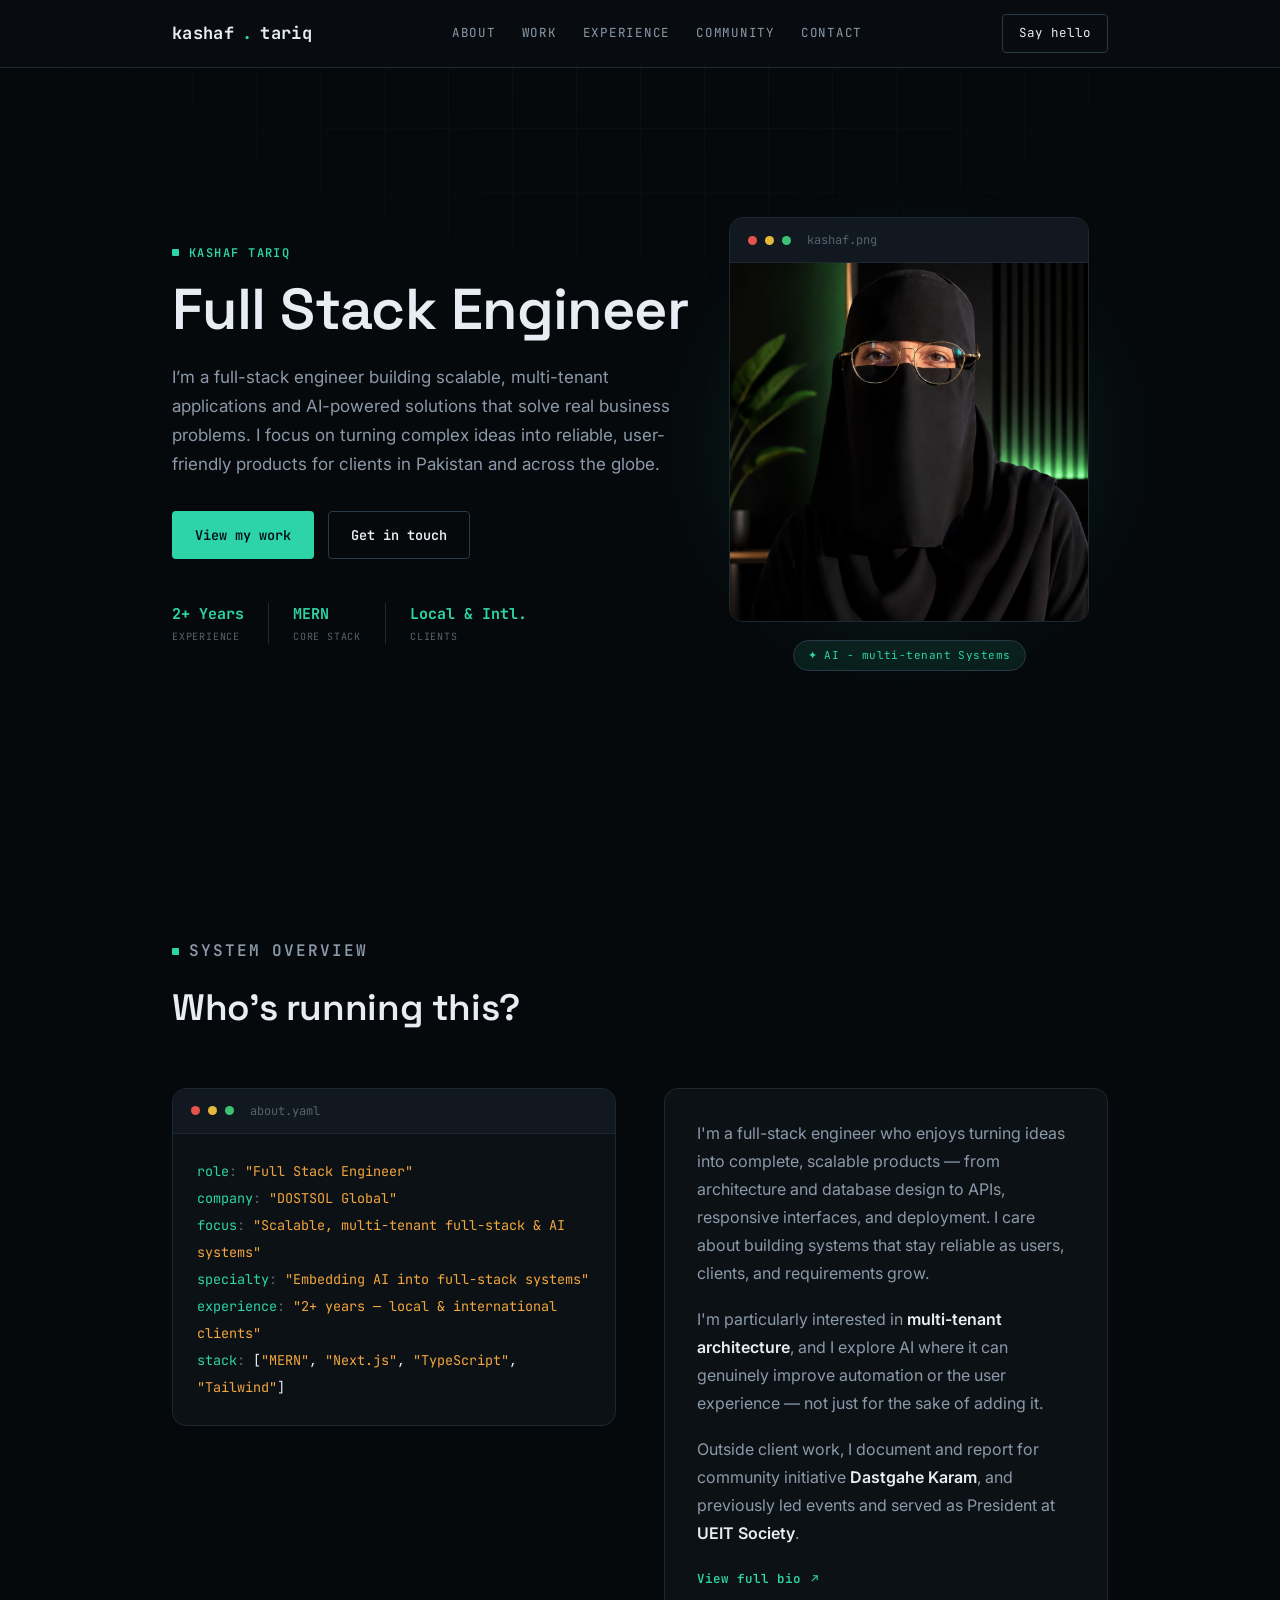
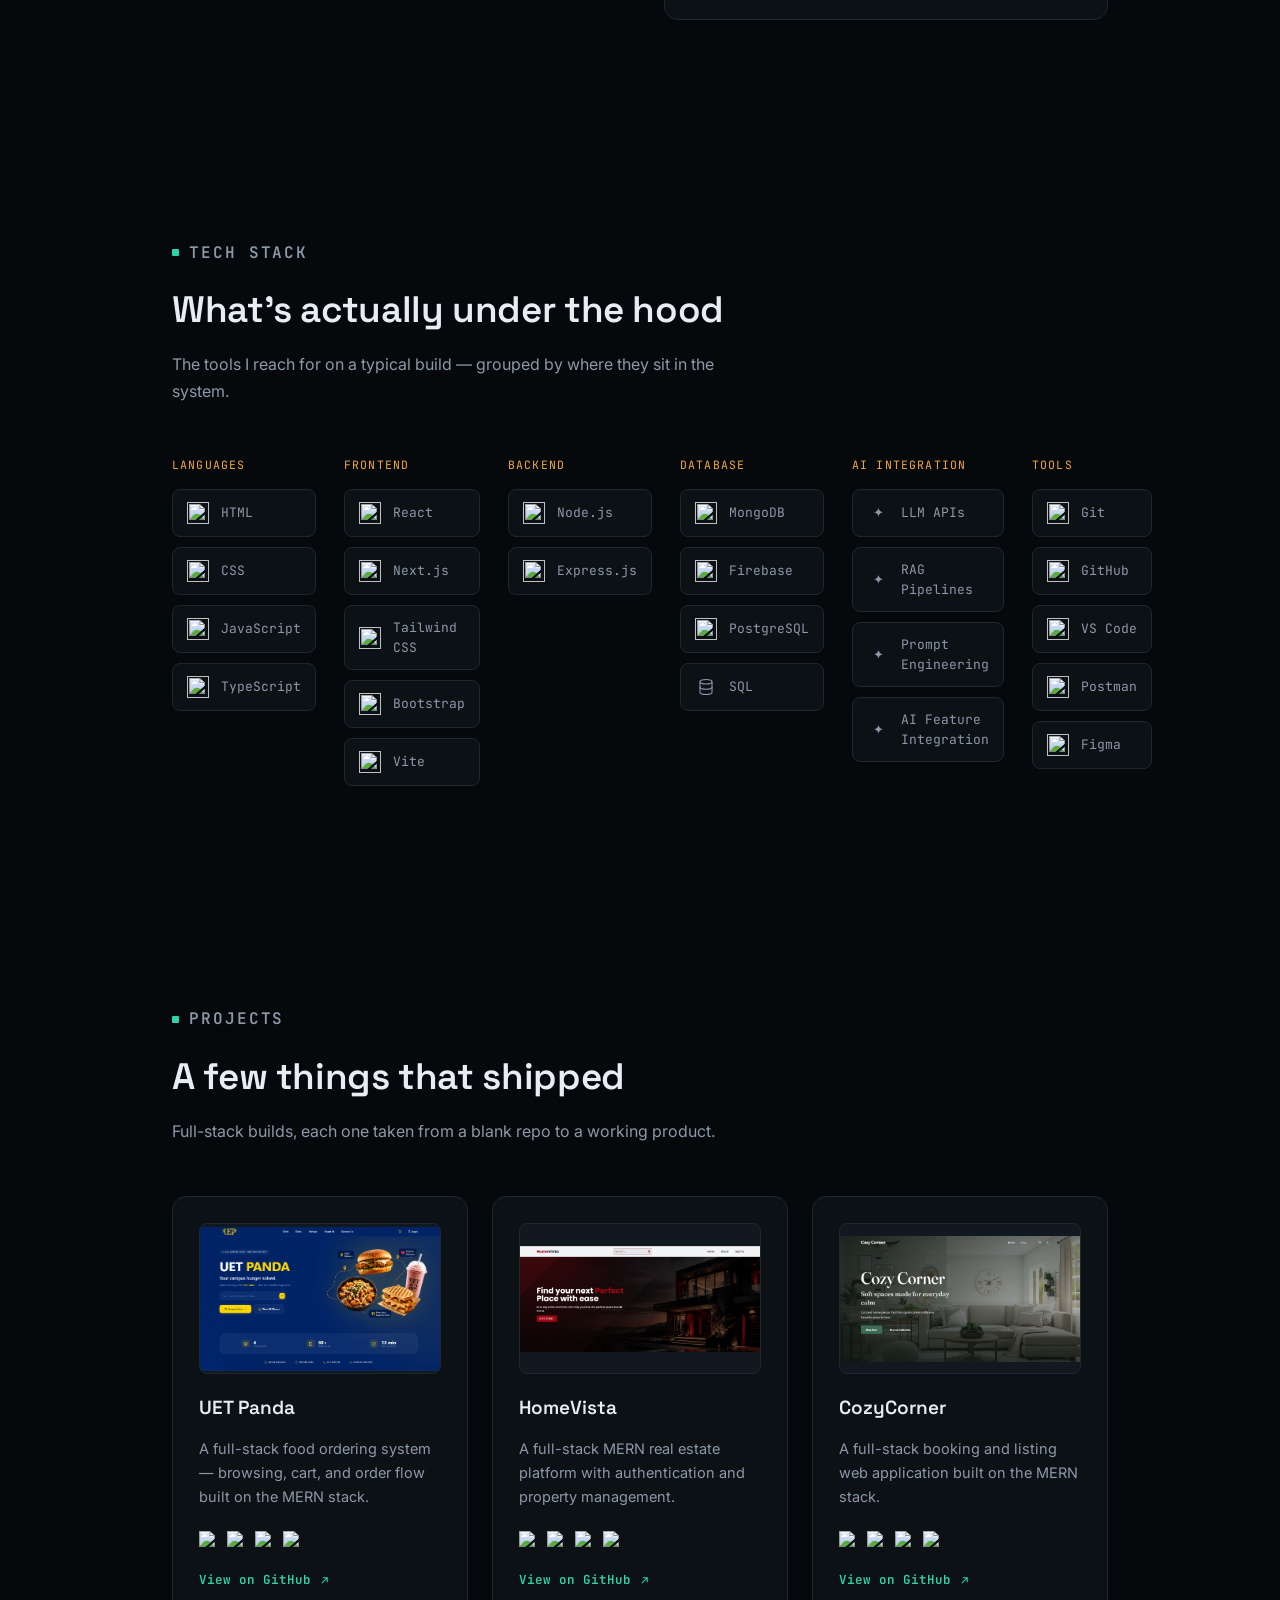
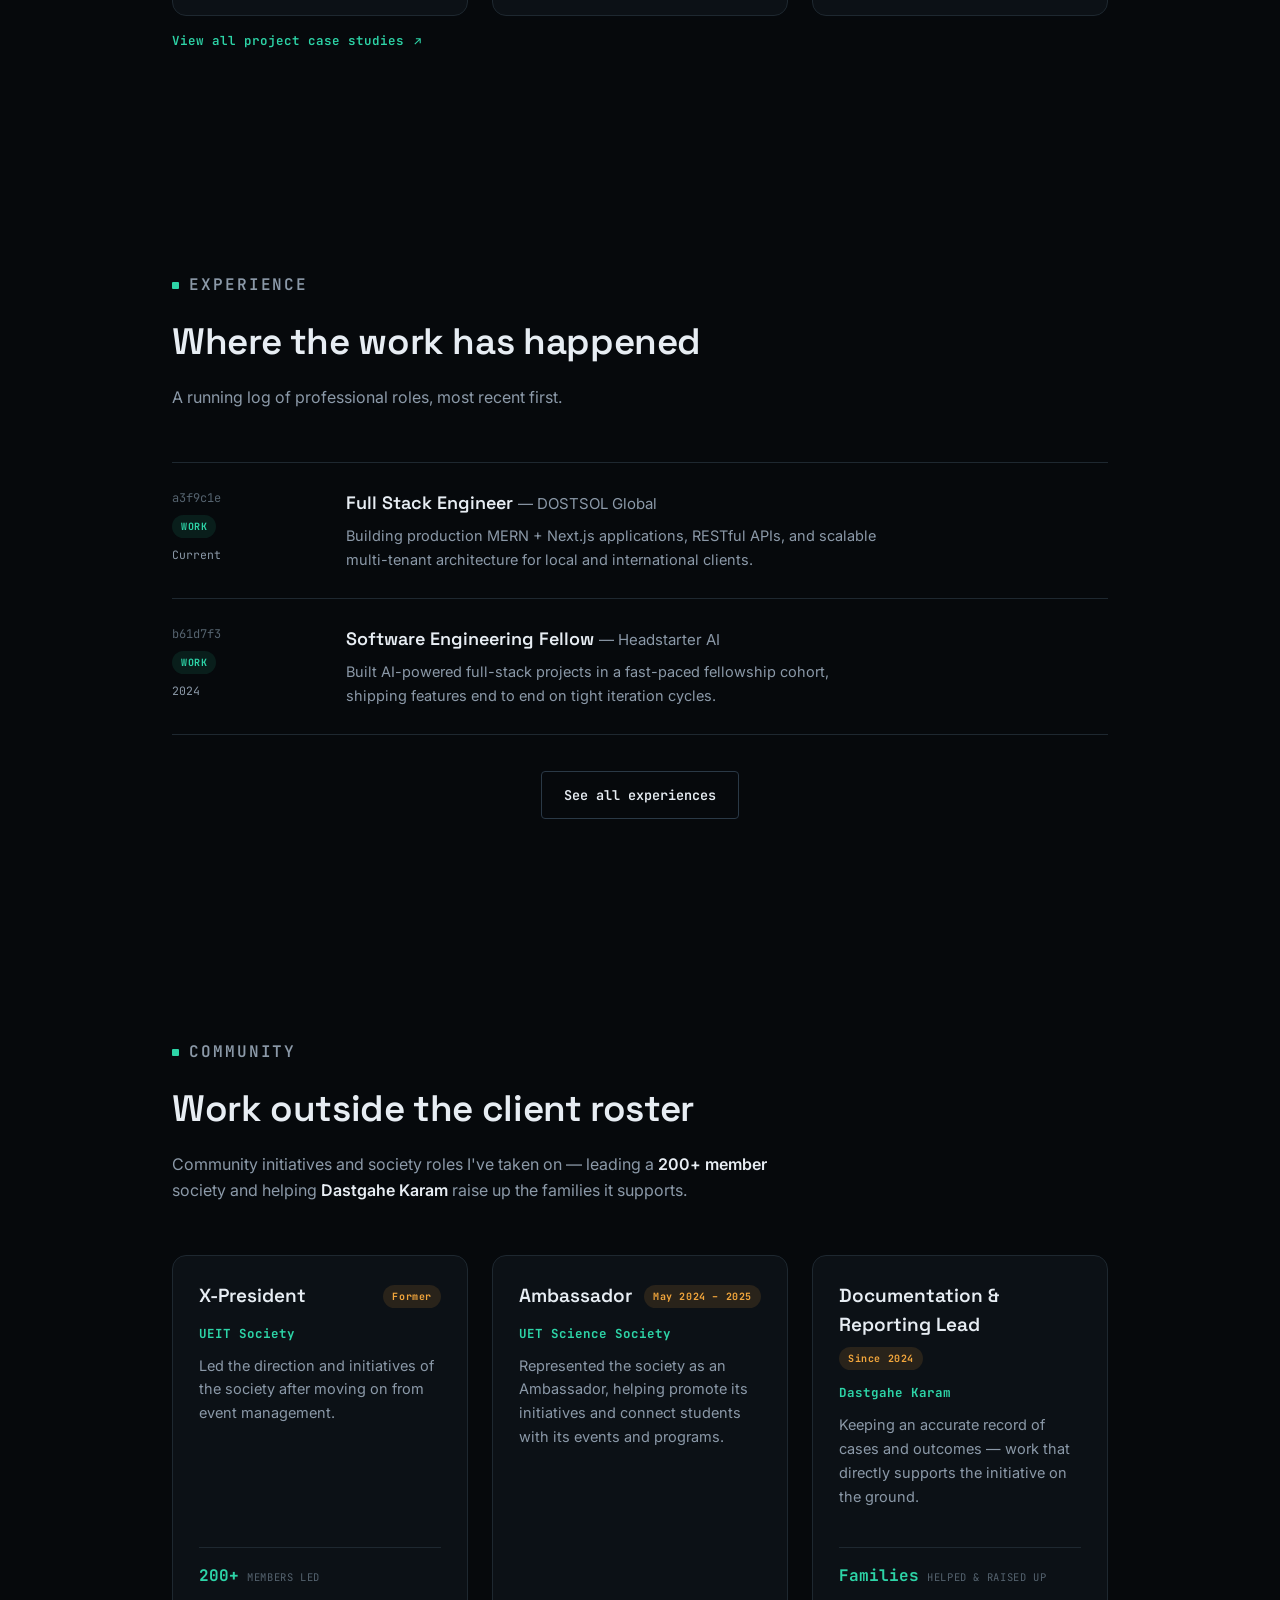
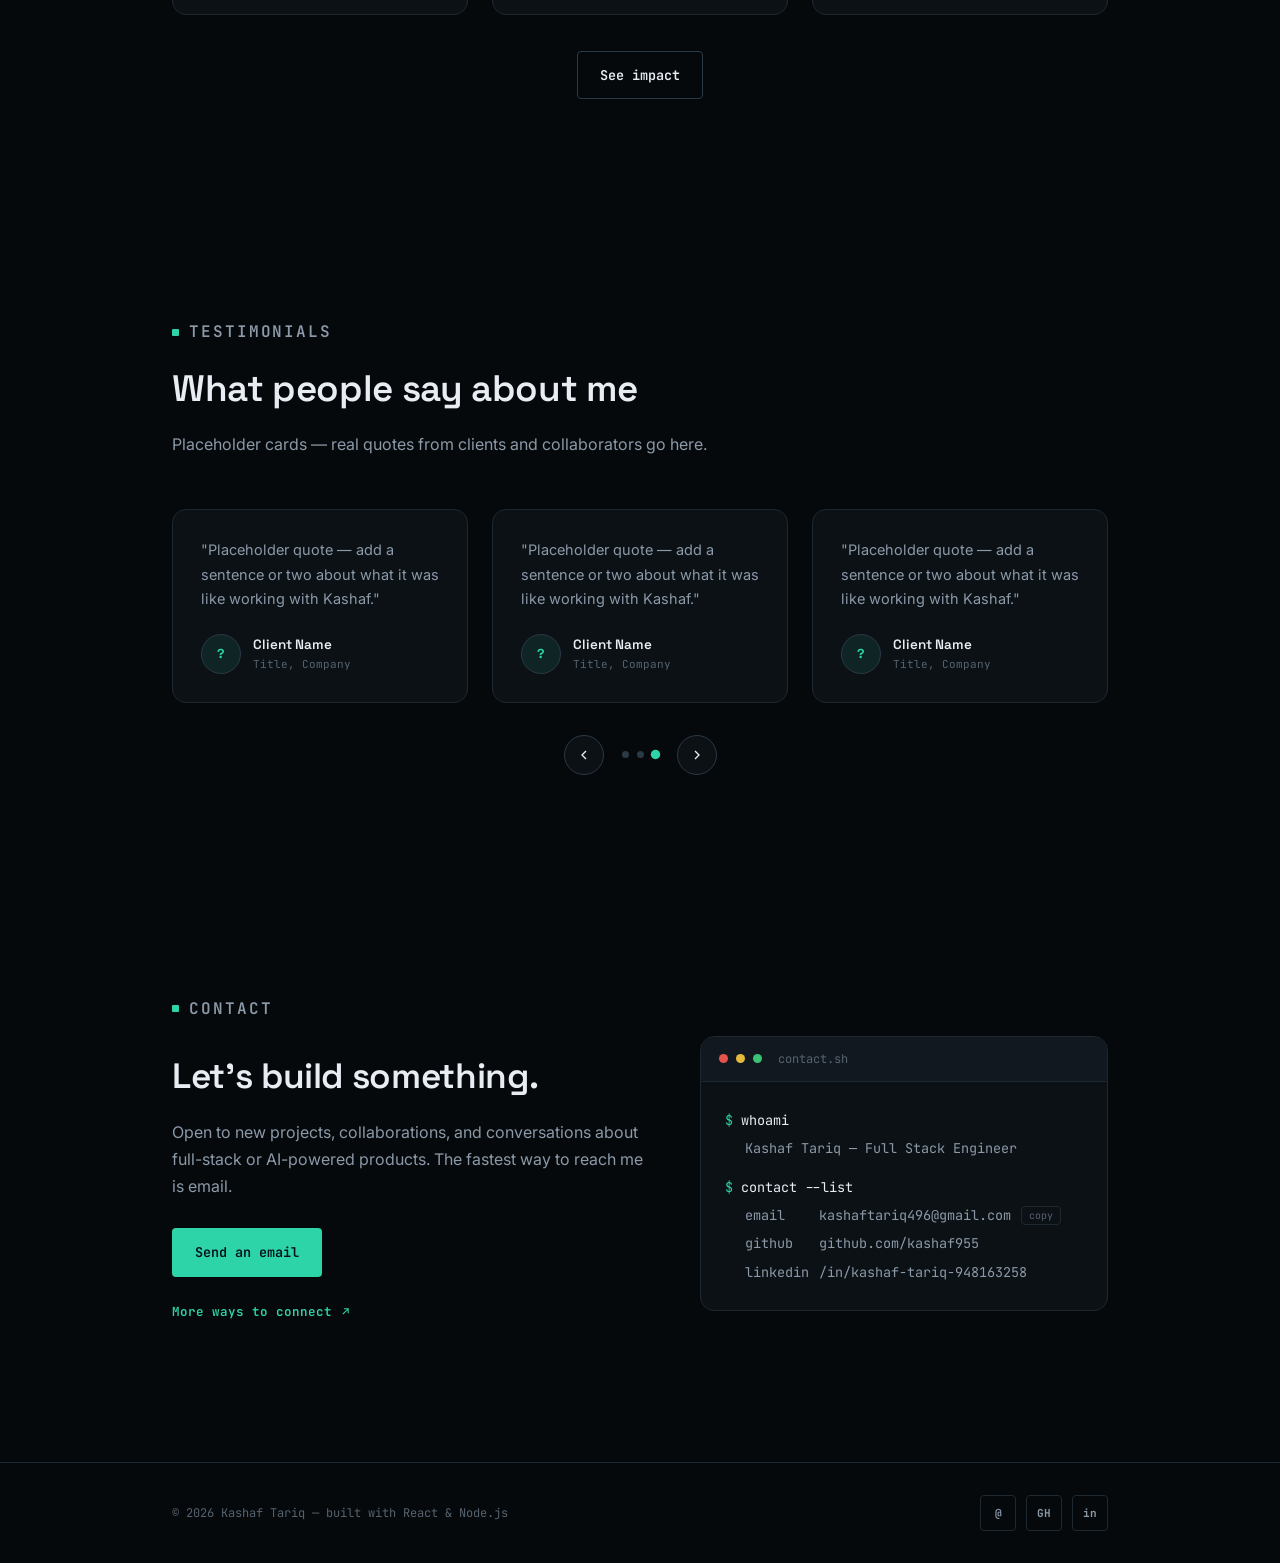
==== index.html @ 194a3a3c "edit about content" ====
<!DOCTYPE html>
<html lang="en">
<head>
<meta charset="UTF-8">
<meta name="viewport" content="width=device-width, initial-scale=1.0">
<title>Kashaf Tariq — Full Stack Engineer</title>
<meta name="description" content="Portfolio of Kashaf Tariq, a Full Stack Engineer building scalable, multi-tenant MERN + Next.js applications for clients across Pakistan and abroad.">
<link rel="icon" href="data:image/svg+xml,%3Csvg xmlns='http://www.w3.org/2000/svg' viewBox='0 0 100 100'%3E%3Crect width='100' height='100' rx='20' fill='%230A0E13'/%3E%3Ctext x='50' y='68' font-family='monospace' font-size='56' font-weight='700' fill='%232DD4A7' text-anchor='middle'%3EK%3C/text%3E%3C/svg%3E">
<link rel="preconnect" href="https://fonts.googleapis.com">
<link rel="preconnect" href="https://fonts.gstatic.com" crossorigin>
<link href="https://fonts.googleapis.com/css2?family=Space+Grotesk:wght@500;600;700&family=Inter:wght@400;500;600&family=JetBrains+Mono:wght@400;500;600;700&display=swap" rel="stylesheet">
<link rel="stylesheet" href="assets/styles.css">
<noscript><style>.reveal{opacity:1 !important;transform:none !important;}</style></noscript>
</head>
<body>

<header class="nav">
  <div class="container nav-inner">
    <a href="#hero" class="logo">kashaf<span>.</span>tariq</a>
    <nav class="nav-links">
      <a href="about">About</a>
      <a href="work">Work</a>
      <a href="experience">Experience</a>
      <a href="community">Community</a>
      <a href="contact">Contact</a>
    </nav>
    <div class="nav-actions">
      <a href="mailto:kashaftariq496@gmail.com" class="nav-cta">Say hello</a>
      <button class="nav-toggle" id="navToggle" aria-label="Toggle menu" aria-expanded="false">☰</button>
    </div>
  </div>
  <div class="mobile-menu" id="mobileMenu">
    <a href="about">About</a>
    <a href="work">Work</a>
    <a href="experience">Experience</a>
    <a href="community">Community</a>
    <a href="contact">Contact</a>
  </div>
</header>

<main>

  <!-- HERO -->
  <section id="hero" class="hero">
    <div class="container hero-grid">
      <div class="hero-copy">
        <p class="eyebrow">Kashaf Tariq</p>
        <h1 class="hero-title">Full Stack Engineer</h1>
        <p class="hero-sub">I’m a full-stack engineer building scalable, multi-tenant applications and AI-powered solutions that solve real business problems.
        I focus on turning complex ideas into reliable, user-friendly products for clients in Pakistan and across the globe.
</p>
        <div class="hero-actions">
          <a href="#work" class="btn btn-primary">View my work</a>
          <a href="#contact" class="btn btn-secondary">Get in touch</a>
        </div>
        <div class="hero-status">
          <div class="stat"><div class="stat-value">2+ Years</div><div class="stat-label">Experience</div></div>
          <div class="stat"><div class="stat-value">MERN</div><div class="stat-label">Core Stack</div></div>
          <div class="stat"><div class="stat-value">Local &amp; Intl.</div><div class="stat-label">Clients</div></div>
        </div>
      </div>

      <div class="hero-visual">
        <div class="hero-photo-wrap">
          <div class="ai-glow" aria-hidden="true"></div>
          <div class="panel-window hero-photo-frame">
            <div class="panel-header">
              <span class="dot red"></span><span class="dot yellow"></span><span class="dot green"></span>
              <span class="panel-filename">kashaf.png</span>
            </div>
            <div class="hero-photo">
              <img class="hero-photo-img" src="assets/kashaf.png" alt="Kashaf Tariq">
            </div>
          </div>
          <span class="ai-badge">✦ AI - multi-tenant Systems</span>
        </div>
      </div>
    </div>
  </section>

  <!-- ABOUT -->
  <section id="about" class="about">
    <div class="container">
      <div class="section-head reveal">
        <p class="eyebrow">System Overview</p>
        <h2>Who's running this?</h2>
      </div>
      <div class="about-grid">
        <div class="panel-window reveal">
          <div class="panel-header">
            <span class="dot red"></span><span class="dot yellow"></span><span class="dot green"></span>
            <span class="panel-filename">about.yaml</span>
          </div>
          <div class="panel-body">
            <div><span class="kv-key">role</span><span class="kv-punc">:</span> <span class="kv-str">"Full Stack Engineer"</span></div>
            <div><span class="kv-key">company</span><span class="kv-punc">:</span> <span class="kv-str">"DOSTSOL Global"</span></div>
            <div><span class="kv-key">focus</span><span class="kv-punc">:</span> <span class="kv-str">"Scalable, multi-tenant full-stack & AI systems"</span></div>
            <div><span class="kv-key">specialty</span><span class="kv-punc">:</span> <span class="kv-str">"Embedding AI into full-stack systems"</span></div>
            <div><span class="kv-key">experience</span><span class="kv-punc">:</span> <span class="kv-str">"2+ years — local & international clients"</span></div>
            <div><span class="kv-key">stack</span><span class="kv-punc">:</span> [<span class="kv-str">"MERN"</span>, <span class="kv-str">"Next.js"</span>, <span class="kv-str">"TypeScript"</span>, <span class="kv-str">"Tailwind"</span>]</div>
          </div>
        </div>
        <div class="about-text reveal">
          <p>I'm a full-stack engineer who enjoys turning ideas into complete, scalable products — from architecture and database design to APIs, responsive interfaces, and deployment. I care about building systems that stay reliable as users, clients, and requirements grow.</p>
          <p>I'm particularly interested in <strong>multi-tenant architecture</strong>, and I explore AI where it can genuinely improve automation or the user experience — not just for the sake of adding it.</p>
          <p>Outside client work, I document and report for community initiative <strong>Dastgahe Karam</strong>, and previously led events and served as President at <strong>UEIT Society</strong>.</p>
          <a href="about" class="work-link">View full bio<svg viewBox="0 0 24 24" fill="none" stroke="currentColor" stroke-width="2"><path d="M7 17L17 7M9 7h8v8"/></svg></a>
        </div>
      </div>
    </div>
  </section>

  <!-- STACK -->
  <section id="stack" class="stack">
    <div class="container">
      <div class="section-head reveal">
        <p class="eyebrow">Tech Stack</p>
        <h2>What's actually under the hood</h2>
        <p>The tools I reach for on a typical build — grouped by where they sit in the system.</p>
      </div>
      <div class="stack-groups">
        <div class="reveal">
          <p class="stack-group-label">Languages</p>
          <div class="stack-chips">
            <div class="stack-chip"><img src="https://skillicons.dev/icons?i=html&theme=dark" alt=""><span>HTML</span></div>
            <div class="stack-chip"><img src="https://skillicons.dev/icons?i=css&theme=dark" alt=""><span>CSS</span></div>
            <div class="stack-chip"><img src="https://skillicons.dev/icons?i=js&theme=dark" alt=""><span>JavaScript</span></div>
            <div class="stack-chip"><img src="https://skillicons.dev/icons?i=ts&theme=dark" alt=""><span>TypeScript</span></div>
          </div>
        </div>
        <div class="reveal">
          <p class="stack-group-label">Frontend</p>
          <div class="stack-chips">
            <div class="stack-chip"><img src="https://skillicons.dev/icons?i=react&theme=dark" alt=""><span>React</span></div>
            <div class="stack-chip"><img src="https://skillicons.dev/icons?i=next&theme=dark" alt=""><span>Next.js</span></div>
            <div class="stack-chip"><img src="https://skillicons.dev/icons?i=tailwind&theme=dark" alt=""><span>Tailwind CSS</span></div>
            <div class="stack-chip"><img src="https://skillicons.dev/icons?i=bootstrap&theme=dark" alt=""><span>Bootstrap</span></div>
            <div class="stack-chip"><img src="https://skillicons.dev/icons?i=vite&theme=dark" alt=""><span>Vite</span></div>
          </div>
        </div>
        <div class="reveal">
          <p class="stack-group-label">Backend</p>
          <div class="stack-chips">
            <div class="stack-chip"><img src="https://skillicons.dev/icons?i=nodejs&theme=dark" alt=""><span>Node.js</span></div>
            <div class="stack-chip"><img src="https://skillicons.dev/icons?i=express&theme=dark" alt=""><span>Express.js</span></div>
          </div>
        </div>
        <div class="reveal">
          <p class="stack-group-label">Database</p>
          <div class="stack-chips">
            <div class="stack-chip"><img src="https://skillicons.dev/icons?i=mongodb&theme=dark" alt=""><span>MongoDB</span></div>
            <div class="stack-chip"><img src="https://skillicons.dev/icons?i=firebase&theme=dark" alt=""><span>Firebase</span></div>
            <div class="stack-chip"><img src="https://skillicons.dev/icons?i=postgres&theme=dark" alt=""><span>PostgreSQL</span></div>
            <div class="stack-chip"><span class="stack-chip-icon"><svg viewBox="0 0 24 24" fill="none" stroke="currentColor" stroke-width="1.5"><ellipse cx="12" cy="5" rx="8" ry="3"/><path d="M4 5v14c0 1.7 3.6 3 8 3s8-1.3 8-3V5"/><path d="M4 12c0 1.7 3.6 3 8 3s8-1.3 8-3"/></svg></span><span>SQL</span></div>
          </div>
        </div>
        <div class="reveal">
          <p class="stack-group-label">AI Integration</p>
          <div class="stack-chips">
            <div class="stack-chip"><span class="stack-chip-icon">✦</span><span>LLM APIs</span></div>
            <div class="stack-chip"><span class="stack-chip-icon">✦</span><span>RAG Pipelines</span></div>
            <div class="stack-chip"><span class="stack-chip-icon">✦</span><span>Prompt Engineering</span></div>
            <div class="stack-chip"><span class="stack-chip-icon">✦</span><span>AI Feature Integration</span></div>
          </div>
        </div>
        <div class="reveal">
          <p class="stack-group-label">Tools</p>
          <div class="stack-chips">
            <div class="stack-chip"><img src="https://skillicons.dev/icons?i=git&theme=dark" alt=""><span>Git</span></div>
            <div class="stack-chip"><img src="https://skillicons.dev/icons?i=github&theme=dark" alt=""><span>GitHub</span></div>
            <div class="stack-chip"><img src="https://skillicons.dev/icons?i=vscode&theme=dark" alt=""><span>VS Code</span></div>
            <div class="stack-chip"><img src="https://skillicons.dev/icons?i=postman&theme=dark" alt=""><span>Postman</span></div>
            <div class="stack-chip"><img src="https://skillicons.dev/icons?i=figma&theme=dark" alt=""><span>Figma</span></div>
          </div>
        </div>
      </div>
    </div>
  </section>

  <!-- WORK -->
  <section id="work" class="work">
    <div class="container">
      <div class="section-head reveal">
        <p class="eyebrow">Projects</p>
        <h2>A few things that shipped</h2>
        <p>Full-stack builds, each one taken from a blank repo to a working product.</p>
      </div>
      <div class="work-grid">
        <div class="work-card reveal">
          <div class="project-thumb">
            <img src="assets/uet-panda.png" alt="UET Panda screenshot">
          </div>
          <div class="work-card-head"><span class="work-name">UET Panda</span></div>
          <p class="work-desc">A full-stack food ordering system — browsing, cart, and order flow built on the MERN stack.</p>
          <div class="work-icons">
            <img src="https://skillicons.dev/icons?i=react&theme=dark" alt="React">
            <img src="https://skillicons.dev/icons?i=nodejs&theme=dark" alt="Node.js">
            <img src="https://skillicons.dev/icons?i=express&theme=dark" alt="Express">
            <img src="https://skillicons.dev/icons?i=mongodb&theme=dark" alt="MongoDB">
          </div>
          <a href="https://github.com/kashaf955/UETPanda" class="work-link" target="_blank" rel="noopener">
            View on GitHub
            <svg viewBox="0 0 24 24" fill="none" stroke="currentColor" stroke-width="2"><path d="M7 17L17 7M9 7h8v8"/></svg>
          </a>
        </div>
        <div class="work-card reveal">
          <div class="project-thumb">
            <img src="assets/homevista.png" alt="HomeVista screenshot">
          </div>
          <div class="work-card-head"><span class="work-name">HomeVista</span></div>
          <p class="work-desc">A full-stack MERN real estate platform with authentication and property management.</p>
          <div class="work-icons">
            <img src="https://skillicons.dev/icons?i=react&theme=dark" alt="React">
            <img src="https://skillicons.dev/icons?i=nodejs&theme=dark" alt="Node.js">
            <img src="https://skillicons.dev/icons?i=express&theme=dark" alt="Express">
            <img src="https://skillicons.dev/icons?i=mongodb&theme=dark" alt="MongoDB">
          </div>
          <a href="https://github.com/kashaf955/HomeVista" class="work-link" target="_blank" rel="noopener">
            View on GitHub
            <svg viewBox="0 0 24 24" fill="none" stroke="currentColor" stroke-width="2"><path d="M7 17L17 7M9 7h8v8"/></svg>
          </a>
        </div>
        <div class="work-card reveal">
          <div class="project-thumb">
            <img src="assets/cozycorner.png" alt="CozyCorner screenshot">
          </div>
          <div class="work-card-head"><span class="work-name">CozyCorner</span></div>
          <p class="work-desc">A full-stack booking and listing web application built on the MERN stack.</p>
          <div class="work-icons">
            <img src="https://skillicons.dev/icons?i=react&theme=dark" alt="React">
            <img src="https://skillicons.dev/icons?i=nodejs&theme=dark" alt="Node.js">
            <img src="https://skillicons.dev/icons?i=express&theme=dark" alt="Express">
            <img src="https://skillicons.dev/icons?i=mongodb&theme=dark" alt="MongoDB">
          </div>
          <a href="https://github.com/kashaf955/CozyCorner" class="work-link" target="_blank" rel="noopener">
            View on GitHub
            <svg viewBox="0 0 24 24" fill="none" stroke="currentColor" stroke-width="2"><path d="M7 17L17 7M9 7h8v8"/></svg>
          </a>
        </div>
      </div>
      <p class="stack-group-note"><a href="work" class="work-link">View all project case studies<svg viewBox="0 0 24 24" fill="none" stroke="currentColor" stroke-width="2"><path d="M7 17L17 7M9 7h8v8"/></svg></a></p>
    </div>
  </section>

  <!-- EXPERIENCE -->
  <section id="experience" class="log">
    <div class="container">
      <div class="section-head reveal">
        <p class="eyebrow">Experience</p>
        <h2>Where the work has happened</h2>
        <p>A running log of professional roles, most recent first.</p>
      </div>
      <div class="log-list">
        <div class="log-entry reveal">
          <div class="log-meta">
            <span class="log-hash">a3f9c1e</span>
            <span class="log-badge work">WORK</span>
            <span class="log-date">Current</span>
          </div>
          <div>
            <p class="log-title">Full Stack Engineer <span>— DOSTSOL Global</span></p>
            <p class="log-desc">Building production MERN + Next.js applications, RESTful APIs, and scalable multi-tenant architecture for local and international clients.</p>
          </div>
        </div>
        <div class="log-entry reveal">
          <div class="log-meta">
            <span class="log-hash">b61d7f3</span>
            <span class="log-badge work">WORK</span>
            <span class="log-date">2024</span>
          </div>
          <div>
            <p class="log-title">Software Engineering Fellow <span>— Headstarter AI</span></p>
            <p class="log-desc">Built AI-powered full-stack projects in a fast-paced fellowship cohort, shipping features end to end on tight iteration cycles.</p>
          </div>
        </div>
      </div>
      <div style="text-align:center; margin-top:36px;" class="reveal">
        <a href="experience" class="btn btn-secondary">See all experiences</a>
      </div>
    </div>
  </section>

  <!-- COMMUNITY -->
  <section id="community" class="community">
    <div class="container">
      <div class="section-head reveal">
        <p class="eyebrow">Community</p>
        <h2>Work outside the client roster</h2>
        <p>Community initiatives and society roles I've taken on — leading a <strong>200+ member</strong> society and helping <strong>Dastgahe Karam</strong> raise up the families it supports.</p>
      </div>
      <div class="work-grid">
        <div class="work-card reveal">
          <div class="work-card-head">
            <span class="work-name">X-President</span>
            <span class="log-badge community">Former</span>
          </div>
          <p class="work-org">UEIT Society</p>
          <p class="work-desc">Led the direction and initiatives of the society after moving on from event management.</p>
          <div class="impact-row"><span class="impact-value">200+</span><span class="impact-label">Members Led</span></div>
        </div>
        <div class="work-card reveal">
          <div class="work-card-head">
            <span class="work-name">Ambassador</span>
            <span class="log-badge community">May 2024 – 2025</span>
          </div>
          <p class="work-org">UET Science Society</p>
          <p class="work-desc">Represented the society as an Ambassador, helping promote its initiatives and connect students with its events and programs.</p>
        </div>
        <div class="work-card reveal">
          <div class="work-card-head">
            <span class="work-name">Documentation &amp; Reporting Lead</span>
            <span class="log-badge community">Since 2024</span>
          </div>
          <p class="work-org">Dastgahe Karam</p>
          <p class="work-desc">Keeping an accurate record of cases and outcomes — work that directly supports the initiative on the ground.</p>
          <div class="impact-row"><span class="impact-value">Families</span><span class="impact-label">Helped &amp; Raised Up</span></div>
        </div>
      </div>
      <div style="text-align:center; margin-top:36px;" class="reveal">
        <a href="community" class="btn btn-secondary">See impact</a>
      </div>
    </div>
  </section>

  <!-- TESTIMONIALS -->
  <section id="testimonials" class="testimonials">
    <div class="container">
      <div class="section-head reveal">
        <p class="eyebrow">Testimonials</p>
        <h2>What people say about me</h2>
        <p>Placeholder cards — real quotes from clients and collaborators go here.</p>
      </div>
      <div class="testimonial-carousel reveal">
        <div class="testimonial-track">
          <div class="testimonial-card">
            <p class="testimonial-quote">"Placeholder quote — add a sentence or two about what it was like working with Kashaf."</p>
            <div class="testimonial-author">
              <span class="testimonial-avatar">?</span>
              <div>
                <p class="testimonial-name">Client Name</p>
                <p class="testimonial-role">Title, Company</p>
              </div>
            </div>
          </div>
          <div class="testimonial-card">
            <p class="testimonial-quote">"Placeholder quote — add a sentence or two about what it was like working with Kashaf."</p>
            <div class="testimonial-author">
              <span class="testimonial-avatar">?</span>
              <div>
                <p class="testimonial-name">Client Name</p>
                <p class="testimonial-role">Title, Company</p>
              </div>
            </div>
          </div>
          <div class="testimonial-card">
            <p class="testimonial-quote">"Placeholder quote — add a sentence or two about what it was like working with Kashaf."</p>
            <div class="testimonial-author">
              <span class="testimonial-avatar">?</span>
              <div>
                <p class="testimonial-name">Client Name</p>
                <p class="testimonial-role">Title, Company</p>
              </div>
            </div>
          </div>
        </div>
        <div class="carousel-controls">
          <button class="carousel-btn" type="button" data-carousel-prev aria-label="Previous testimonial">
            <svg viewBox="0 0 24 24" fill="none" stroke="currentColor" stroke-width="2"><path d="M15 18l-6-6 6-6"/></svg>
          </button>
          <div class="carousel-dots" data-carousel-dots></div>
          <button class="carousel-btn" type="button" data-carousel-next aria-label="Next testimonial">
            <svg viewBox="0 0 24 24" fill="none" stroke="currentColor" stroke-width="2"><path d="M9 6l6 6-6 6"/></svg>
          </button>
        </div>
      </div>
    </div>
  </section>

  <!-- CONTACT -->
  <section id="contact" class="contact">
    <div class="container contact-inner">
      <div class="contact-side reveal">
        <p class="eyebrow">Contact</p>
        <h2>Let's build something.</h2>
        <p>Open to new projects, collaborations, and conversations about full-stack or AI-powered products. The fastest way to reach me is email.</p>
        <a href="mailto:kashaftariq496@gmail.com" class="btn btn-primary">Send an email</a>
        <p style="margin-top:20px;"><a href="contact" class="work-link">More ways to connect<svg viewBox="0 0 24 24" fill="none" stroke="currentColor" stroke-width="2"><path d="M7 17L17 7M9 7h8v8"/></svg></a></p>
      </div>
      <div class="panel-window reveal">
        <div class="panel-header">
          <span class="dot red"></span><span class="dot yellow"></span><span class="dot green"></span>
          <span class="panel-filename">contact.sh</span>
        </div>
        <div class="terminal-body">
          <div><span class="prompt">$</span> whoami</div>
          <div class="out">Kashaf Tariq — Full Stack Engineer</div>
          <div style="height:10px"></div>
          <div><span class="prompt">$</span> contact --list</div>
          <div class="out">email &nbsp;&nbsp;<a href="mailto:kashaftariq496@gmail.com">kashaftariq496@gmail.com</a>
            <button class="copy-btn" id="copyEmail" type="button">copy</button>
          </div>
          <div class="out">github &nbsp;<a href="https://github.com/kashaf955" target="_blank" rel="noopener">github.com/kashaf955</a></div>
          <div class="out">linkedin <a href="https://www.linkedin.com/in/kashaf-tariq-948163258/" target="_blank" rel="noopener">/in/kashaf-tariq-948163258</a></div>
        </div>
      </div>
    </div>
  </section>

</main>

<footer class="footer">
  <div class="container footer-inner">
    <span class="footer-text">© <span id="year"></span> Kashaf Tariq — built with React &amp; Node.js</span>
    <div class="social-row">
      <a class="social-badge" href="mailto:kashaftariq496@gmail.com" aria-label="Email">@</a>
      <a class="social-badge" href="https://github.com/kashaf955" target="_blank" rel="noopener" aria-label="GitHub">GH</a>
      <a class="social-badge" href="https://www.linkedin.com/in/kashaf-tariq-948163258/" target="_blank" rel="noopener" aria-label="LinkedIn">in</a>
    </div>
  </div>
</footer>

<script src="assets/main.js"></script>

</body>
</html>
---- assets/styles.css ----
:root{
  --bg:#06090C;
  --panel:#0C1116;
  --panel-hover:#111820;
  --border:#1E2830;
  --border-strong:#2A3946;
  --text:#E7EDF3;
  --text-dim:#8B99A8;
  --text-faint:#55636F;
  --accent:#2DD4A7;
  --accent-light:#4FE0BC;
  --accent-dim:#1FA980;
  --accent-soft:rgba(45,212,167,0.10);
  --amber:#F2A63C;
  --amber-soft:rgba(242,166,60,0.12);
  --radius-sm:4px;
  --radius-md:8px;
  --radius-lg:14px;
  --font-display:'Space Grotesk',sans-serif;
  --font-body:'Inter',sans-serif;
  --font-mono:'JetBrains Mono',monospace;
  --maxw:1000px;
}

*{box-sizing:border-box;margin:0;padding:0;}
html{scroll-behavior:smooth;}
body{
  background:var(--bg);
  color:var(--text);
  font-family:var(--font-body);
  line-height:1.5;
  -webkit-font-smoothing:antialiased;
  position:relative;
  overflow-x:hidden;
}
body::before{
  content:"";
  position:fixed;
  inset:0;
  z-index:0;
  pointer-events:none;
  background-image:
    linear-gradient(var(--border) 1px, transparent 1px),
    linear-gradient(90deg, var(--border) 1px, transparent 1px);
  background-size:64px 64px;
  opacity:0.28;
  -webkit-mask-image:radial-gradient(ellipse 80% 60% at 50% 0%, black 0%, transparent 75%);
  mask-image:radial-gradient(ellipse 80% 60% at 50% 0%, black 0%, transparent 75%);
}
main, header, footer{position:relative; z-index:1;}

img{display:block; max-width:100%;}
a{color:inherit; text-decoration:none;}
ul{list-style:none;}
section{padding:110px 0;}
h1,h2,h3{font-family:var(--font-display); font-weight:600; letter-spacing:-0.01em;}
strong{color:var(--text); font-weight:600;}

.container{max-width:var(--maxw); margin:0 auto; padding:0 32px;}

::selection{background:var(--accent-soft); color:var(--accent);}
:focus-visible{outline:2px solid var(--accent); outline-offset:3px; border-radius:2px;}

.eyebrow{
  display:flex; align-items:center; gap:10px;
  font-family:var(--font-mono); font-size:12px; font-weight:600;
  letter-spacing:0.12em; text-transform:uppercase; color:var(--accent);
  margin-bottom:16px;
}
.eyebrow::before{content:""; width:7px; height:7px; background:var(--accent); border-radius:1px; flex-shrink:0;}

.section-head{max-width:600px; margin-bottom:52px;}
.section-head h2{font-size:clamp(1.7rem,3vw,2.3rem); margin-bottom:14px;}
.section-head p{color:var(--text-dim); font-size:16px; line-height:1.65;}

/* ---------- reveal on scroll ---------- */
.reveal{opacity:0; transform:translateY(22px); transition:opacity .9s cubic-bezier(0.16,1,0.3,1), transform .9s cubic-bezier(0.16,1,0.3,1);}
.reveal.in-view{opacity:1; transform:none;}

/* ---------- buttons ---------- */
.btn{
  display:inline-flex; align-items:center; gap:8px;
  font-family:var(--font-mono); font-size:13.5px; font-weight:600;
  padding:13px 22px; border-radius:var(--radius-sm);
  transition:transform .18s ease, box-shadow .18s ease, border-color .18s ease, background .18s ease, color .18s ease;
  cursor:pointer; border:1px solid transparent;
}
.btn-primary{background:var(--accent); color:#04101C;}
.btn-primary:hover{transform:translateY(-2px); box-shadow:0 10px 30px -8px var(--accent-soft); background:var(--accent-light);}
.btn-secondary{border-color:var(--border-strong); color:var(--text);}
.btn-secondary:hover{border-color:var(--accent); color:var(--accent); transform:translateY(-2px);}

/* ---------- nav ---------- */
.nav{
  position:fixed; top:0; left:0; right:0; z-index:100;
  height:68px; display:flex; align-items:center;
  background:rgba(10,14,19,0.78);
  backdrop-filter:blur(10px); -webkit-backdrop-filter:blur(10px);
  border-bottom:1px solid var(--border);
}
.nav-inner{display:flex; align-items:center; justify-content:space-between; width:100%;}
.logo{font-family:var(--font-mono); font-weight:700; font-size:17px; letter-spacing:0.02em; display:flex; align-items:center; gap:8px;}
.logo span{color:var(--accent);}
.nav-links{display:flex; gap:26px; font-family:var(--font-mono); font-size:12.5px; letter-spacing:0.06em; text-transform:uppercase; color:var(--text-dim);}
.nav-links a{transition:color .15s ease;}
.nav-links a:hover, .nav-links a.active{color:var(--accent);}
.nav-actions{display:flex; align-items:center; gap:14px;}
.nav-cta{font-family:var(--font-mono); font-size:12.5px; padding:9px 16px; border:1px solid var(--border-strong); border-radius:var(--radius-sm); transition:border-color .15s ease, color .15s ease;}
.nav-cta:hover{border-color:var(--accent); color:var(--accent);}
.nav-toggle{display:none; background:none; border:1px solid var(--border-strong); border-radius:var(--radius-sm); width:38px; height:38px; color:var(--text); font-size:16px; cursor:pointer; align-items:center; justify-content:center;}
.mobile-menu{display:none; position:absolute; top:68px; left:0; right:0; background:var(--panel); border-bottom:1px solid var(--border); flex-direction:column; padding:10px 32px 22px;}
.mobile-menu.open{display:flex;}
.mobile-menu a{font-family:var(--font-mono); font-size:13px; text-transform:uppercase; letter-spacing:0.06em; color:var(--text-dim); padding:12px 0; border-bottom:1px solid var(--border);}
.mobile-menu a:last-child{border-bottom:none;}

/* ---------- hero ---------- */
.hero{padding:150px 0 90px; min-height:92vh; display:flex; align-items:center;}
.hero-grid{display:grid; grid-template-columns:1.05fr 0.95fr; gap:40px; align-items:center;}
.hero-title{font-size:clamp(1.5rem,7vw,3.6rem); line-height:1.1; margin-bottom:22px; white-space:nowrap;}
.hero-title em{font-style:normal; color:var(--accent);}
.hero-sub{color:var(--text-dim); font-size:17px; line-height:1.7; max-width:48ch; margin-bottom:32px;}
.hero-actions{display:flex; flex-wrap:wrap; gap:14px; margin-bottom:44px;}
.hero-status{display:flex; gap:0;}
.stat{padding:0 24px; border-left:1px solid var(--border);}
.stat:first-child{padding-left:0; border-left:none;}
.stat-value{font-family:var(--font-mono); font-weight:700; color:var(--accent); font-size:15px; margin-bottom:4px;}
.stat-label{font-family:var(--font-mono); font-size:10px; text-transform:uppercase; letter-spacing:0.08em; color:var(--text-faint);}

.hero-visual{display:flex; flex-direction:column; align-items:center;}
.hero-photo-wrap{position:relative; width:100%; max-width:400px; display:flex; flex-direction:column; align-items:center;}
.hero-photo-frame{position:relative; z-index:1; width:100%;}
.hero-photo{aspect-ratio:1/1; position:relative; overflow:hidden; background:var(--panel-hover);}
.hero-photo-img{width:100%; height:100%; object-fit:cover; display:block;}
.ai-glow{position:absolute; inset:-36px; z-index:0; background:radial-gradient(circle, var(--accent) 0%, transparent 65%); opacity:0.25; filter:blur(44px); animation:aiPulse 5s ease-in-out infinite; pointer-events:none;}
@keyframes aiPulse{0%,100%{opacity:0.18; transform:scale(0.92);} 50%{opacity:0.38; transform:scale(1.06);}}
.ai-badge{position:relative; z-index:1; margin-top:18px; display:inline-flex; align-items:center; gap:6px; font-family:var(--font-mono); font-size:11px; letter-spacing:0.04em; color:var(--accent); background:var(--accent-soft); border:1px solid var(--border-strong); border-radius:20px; padding:6px 14px;}

/* ---------- about (config panel) ---------- */
.about-grid{display:grid; grid-template-columns:1fr 1fr; gap:48px; align-items:start;}
.about-grid.stacked{grid-template-columns:1fr; gap:32px;}
.panel-window{background:var(--panel); border:1px solid var(--border); border-radius:var(--radius-lg); overflow:hidden;}
.panel-header{display:flex; align-items:center; gap:8px; padding:13px 18px; border-bottom:1px solid var(--border); background:var(--panel-hover);}
.dot{width:9px; height:9px; border-radius:50%;}
.dot.red{background:#E5534B;} .dot.yellow{background:#E5B93B;} .dot.green{background:#3BC272;}
.panel-filename{font-family:var(--font-mono); font-size:12px; color:var(--text-faint); margin-left:8px;}
.panel-body{padding:24px; font-family:var(--font-mono); font-size:13.5px; line-height:2;}
.kv-key{color:var(--accent);}
.kv-str{color:var(--amber);}
.kv-punc{color:var(--text-faint);}
.about-text{background:var(--panel); border:1px solid var(--border); border-radius:var(--radius-lg); padding:30px 32px;}
.about-text p{color:var(--text-dim); font-size:16px; line-height:1.75; margin-bottom:18px;}
.about-text p:last-child{margin-bottom:0;}
.about-text strong{color:var(--text); font-weight:600;}

/* ---------- stack ---------- */
.stack-groups{display:grid; grid-template-columns:repeat(6,1fr); gap:28px;}
.stack-group-label{font-family:var(--font-mono); font-size:11.5px; letter-spacing:0.1em; text-transform:uppercase; color:var(--amber); margin-bottom:16px;}
.stack-chips{display:flex; flex-direction:column; gap:10px;}
.stack-chip{display:flex; align-items:center; gap:12px; padding:12px 14px; background:var(--panel); border:1px solid var(--border); border-radius:var(--radius-md); transition:border-color .18s ease, transform .18s ease, background .18s ease;}
.stack-chip:hover{border-color:var(--accent); transform:translateX(3px); background:var(--panel-hover);}
.stack-chip img{width:22px; height:22px; flex-shrink:0;}
.stack-chip span{font-family:var(--font-mono); font-size:13px; color:var(--text-dim);}
.stack-chip-icon{width:22px; height:22px; flex-shrink:0; display:flex; align-items:center; justify-content:center; font-family:var(--font-mono); font-size:15px; color:var(--accent);}
.stack-chip-icon svg{width:18px; height:18px;}
.stack-group-note{color:var(--text-dim); font-size:13.5px; line-height:1.6; margin-top:14px;}

/* ---------- log / timeline ---------- */
.log-list{display:flex; flex-direction:column;}
.log-entry{display:grid; grid-template-columns:150px 1fr; gap:24px; padding:26px 0; border-top:1px solid var(--border);}
.log-list .log-entry:last-child{border-bottom:1px solid var(--border);}
.log-meta{display:flex; flex-direction:column; gap:8px;}
.log-hash{font-family:var(--font-mono); font-size:12px; color:var(--text-faint);}
.log-date{font-family:var(--font-mono); font-size:11.5px; color:var(--text-dim);}
.log-badge{display:inline-block; width:fit-content; white-space:nowrap; font-family:var(--font-mono); font-size:10px; font-weight:700; letter-spacing:0.06em; padding:4px 9px; border-radius:20px;}
.log-badge.work{background:var(--accent-soft); color:var(--accent);}
.log-badge.community{background:var(--amber-soft); color:var(--amber);}
.log-title{font-family:var(--font-display); font-size:18px; font-weight:600; margin-bottom:8px;}
.log-title span{color:var(--text-dim); font-weight:400; font-family:var(--font-body); font-size:15px;}
.log-desc{color:var(--text-dim); font-size:14.5px; line-height:1.65; max-width:60ch;}

/* ---------- work ---------- */
.work-grid{display:grid; grid-template-columns:repeat(3,1fr); gap:24px;}
.work-card{background:var(--panel); border:1px solid var(--border); border-radius:var(--radius-lg); padding:26px; display:flex; flex-direction:column; transition:border-color .18s ease, transform .18s ease;}
.work-card:hover{border-color:var(--accent); transform:translateY(-4px);}
.work-card-head{display:flex; align-items:center; justify-content:space-between; flex-wrap:wrap; gap:8px; margin-bottom:14px;}
.work-name{font-family:var(--font-display); font-size:19px; font-weight:600;}
.work-desc{color:var(--text-dim); font-size:14.5px; line-height:1.65; margin-bottom:22px; flex-grow:1;}
.work-icons{display:flex; gap:8px; margin-bottom:20px;}
.work-icons img{width:20px; height:20px;}
.work-link{display:inline-flex; align-items:center; gap:7px; font-family:var(--font-mono); font-size:12.5px; font-weight:600; color:var(--accent); width:fit-content;}
.work-link svg{width:13px; height:13px; transition:transform .18s ease;}
.work-card:hover .work-link svg{transform:translate(2px,-2px);}
.work-org{font-family:var(--font-mono); font-size:12.5px; font-weight:700; color:var(--accent); margin-bottom:10px;}
.impact-row{display:flex; align-items:baseline; gap:8px; margin-top:16px; padding-top:16px; border-top:1px solid var(--border);}
.impact-value{font-family:var(--font-mono); font-weight:700; color:var(--accent); font-size:16px;}
.impact-label{font-family:var(--font-mono); font-size:10.5px; text-transform:uppercase; letter-spacing:0.06em; color:var(--text-faint);}

/* ---------- project media (thumbnails / screenshots) ---------- */
.project-thumb{aspect-ratio:16/10; border-radius:var(--radius-md); background:var(--panel-hover); border:1px solid var(--border); overflow:hidden; position:relative; display:flex; align-items:center; justify-content:center;}
.project-thumb img{width:100%; height:100%; object-fit:contain; display:block;}
.project-thumb-placeholder{display:flex; flex-direction:column; align-items:center; gap:10px; color:var(--text-faint);}
.project-thumb-placeholder svg{width:36px; height:36px;}
.project-thumb-placeholder span{font-family:var(--font-mono); font-size:10.5px; letter-spacing:0.04em; text-transform:uppercase;}
.work-card .project-thumb{margin-bottom:20px;}

/* ---------- alternating project rows (work page) ---------- */
.project-rows{display:flex; flex-direction:column; gap:64px;}
.project-row{display:grid; grid-template-columns:1fr 1fr; gap:48px; align-items:center;}
.project-row.reverse .project-thumb{order:2;}
.project-title{font-family:var(--font-display); font-size:24px; font-weight:700; margin-bottom:14px;}
.project-links{display:flex; flex-wrap:wrap; gap:12px; margin-top:22px;}

/* ---------- contact ---------- */
.contact-inner{display:grid; grid-template-columns:1fr 0.85fr; gap:48px; align-items:center;}
.terminal-body{padding:24px; font-family:var(--font-mono); font-size:13.5px; line-height:2.1;}
.prompt{color:var(--accent);}
.out{color:var(--text-dim); padding-left:20px; display:flex; align-items:center; gap:10px;}
.out a:hover{color:var(--text);}
.copy-btn{background:none; border:1px solid var(--border); color:var(--text-faint); font-family:var(--font-mono); font-size:10px; padding:2px 7px; border-radius:4px; cursor:pointer; transition:border-color .15s ease, color .15s ease;}
.copy-btn:hover{border-color:var(--accent); color:var(--accent);}
.contact-side h2{font-size:clamp(1.7rem,3vw,2.2rem); margin-bottom:16px;}
.contact-side p{color:var(--text-dim); font-size:16px; line-height:1.7; margin-bottom:28px;}

/* ---------- footer ---------- */
.footer{border-top:1px solid var(--border); padding:32px 0;}
.footer-inner{display:flex; align-items:center; justify-content:space-between; flex-wrap:wrap; gap:16px;}
.footer-text{font-family:var(--font-mono); font-size:12px; color:var(--text-faint);}
.social-row{display:flex; gap:10px;}
.social-badge{width:36px; height:36px; display:flex; align-items:center; justify-content:center; border:1px solid var(--border); border-radius:var(--radius-sm); font-family:var(--font-mono); font-size:11px; font-weight:700; color:var(--text-dim); transition:border-color .15s ease, color .15s ease, transform .15s ease;}
.social-badge:hover{border-color:var(--accent); color:var(--accent); transform:translateY(-2px);}

/* ---------- detail pages ---------- */
.detail-hero{padding:150px 0 60px;}
.back-link{display:inline-flex; align-items:center; gap:8px; font-family:var(--font-mono); font-size:12.5px; color:var(--text-dim); margin-bottom:28px; transition:color .15s ease;}
.back-link:hover{color:var(--accent);}
.detail-hero h1{font-size:clamp(2rem,4vw,2.9rem); margin-bottom:18px;}
.detail-hero p.lead{color:var(--text-dim); font-size:17px; line-height:1.7; max-width:62ch;}
.detail-section{padding:0 0 90px;}
.detail-section:last-of-type{padding-bottom:110px;}
.detail-section h2{font-size:clamp(1.4rem,2.4vw,1.8rem); margin-bottom:20px;}
.detail-card{background:var(--panel); border:1px solid var(--border); border-radius:var(--radius-lg); padding:30px 32px; margin-bottom:22px;}
.detail-card:last-child{margin-bottom:0;}
.detail-card-grid{display:grid; grid-template-columns:repeat(3,1fr); gap:20px;}
.detail-card-grid .detail-card{margin-bottom:0; display:flex; flex-direction:column;}
.detail-card-head{display:flex; flex-wrap:wrap; align-items:center; justify-content:space-between; gap:10px; margin-bottom:6px;}
.detail-card-title{font-family:var(--font-display); font-size:20px; font-weight:700;}
.detail-card-org{color:var(--accent); font-family:var(--font-mono); font-size:13px; font-weight:700;}
.detail-card-date{font-family:var(--font-mono); font-size:12px; color:var(--text-faint); white-space:nowrap;}
.detail-card p{color:var(--text-dim); font-size:15px; line-height:1.75; margin-top:14px;}
.detail-list{margin-top:16px; display:flex; flex-direction:column; gap:10px;}
.detail-list li{position:relative; padding-left:20px; color:var(--text-dim); font-size:14.5px; line-height:1.65;}
.detail-list li::before{content:""; position:absolute; left:0; top:9px; width:6px; height:6px; background:var(--accent); border-radius:1px;}
.pill-row{display:flex; flex-wrap:wrap; gap:8px; margin-top:18px;}
.pill{font-family:var(--font-mono); font-size:11.5px; color:var(--text-dim); border:1px solid var(--border-strong); border-radius:20px; padding:5px 12px; white-space:nowrap;}
.tech-pill{font-family:var(--font-mono); font-size:11.5px; font-weight:600; color:var(--accent); background:var(--accent-soft); border:1px solid var(--border-strong); border-radius:20px; padding:5px 12px; white-space:nowrap;}
.detail-cta{margin-top:12px;}

/* ---------- experience timeline ---------- */
.exp-timeline{position:relative; padding-left:34px;}
.exp-timeline::before{content:""; position:absolute; left:5px; top:6px; bottom:6px; width:1px; background:var(--border-strong);}
.exp-item{position:relative; padding-bottom:52px;}
.exp-item:last-child{padding-bottom:0;}
.exp-dot{position:absolute; left:-34px; top:5px; width:11px; height:11px; border-radius:50%; background:var(--panel); border:2px solid var(--border-strong);}
.exp-dot.current{background:#3BC272; border-color:#3BC272;}
.exp-dot.current::after{content:""; position:absolute; inset:-6px; border-radius:50%; border:1px solid rgba(59,194,114,0.45); animation:expPulse 2.2s ease-out infinite;}
@keyframes expPulse{0%{transform:scale(0.6); opacity:1;} 100%{transform:scale(2); opacity:0;}}
.exp-head-row{display:flex; align-items:flex-start; justify-content:space-between; gap:16px; flex-wrap:wrap;}
.exp-title{font-family:var(--font-display); font-size:22px; font-weight:700;}
.exp-company{color:var(--text-dim); font-size:14.5px; margin-top:4px;}
.exp-date{font-family:var(--font-mono); font-size:12.5px; color:var(--text-faint); white-space:nowrap; padding-top:5px;}
.exp-item .detail-list{margin-top:18px;}
.stack-summary{margin-top:56px; padding-top:44px; border-top:1px solid var(--border);}
.stack-summary h3{font-family:var(--font-display); font-size:1.2rem; font-weight:600; margin-bottom:8px;}
.stack-summary p{color:var(--text-dim); font-size:14.5px; margin-bottom:20px;}

/* ---------- impact / community cards ---------- */
.impact-card{background:var(--panel); border:1px solid var(--border); border-radius:var(--radius-lg); padding:32px; margin-bottom:24px;}
.impact-card:last-child{margin-bottom:0;}
.impact-card-top{display:flex; align-items:flex-start; gap:18px; margin-bottom:22px; flex-wrap:wrap;}
.impact-logo{width:56px; height:56px; border-radius:50%; background:var(--panel-hover); border:1px solid var(--border-strong); display:flex; align-items:center; justify-content:center; font-family:var(--font-display); font-weight:700; font-size:14px; color:var(--accent); flex-shrink:0;}
.impact-card-title{font-family:var(--font-display); font-size:21px; font-weight:700; margin-bottom:6px;}
.impact-card-sub{color:var(--text-dim); font-size:14px; line-height:1.5;}
.impact-card-desc{color:var(--text-dim); font-size:15px; line-height:1.75; margin-bottom:26px;}
.impact-stats{display:grid; grid-template-columns:repeat(auto-fit,minmax(110px,1fr)); gap:20px; padding:22px 0; border-top:1px solid var(--border); border-bottom:1px solid var(--border); margin-bottom:24px;}
.impact-stat-item{text-align:center;}
.impact-stat-value{font-family:var(--font-mono); font-weight:700; font-size:26px; color:var(--accent); margin-bottom:6px;}
.impact-stat-label{font-family:var(--font-mono); font-size:10.5px; text-transform:uppercase; letter-spacing:0.06em; color:var(--text-faint);}
.impact-sub-label{display:flex; align-items:center; gap:8px; font-family:var(--font-display); font-size:15.5px; font-weight:600; margin-bottom:12px;}
.impact-sub-label::before{content:""; width:6px; height:6px; background:var(--accent); border-radius:50%; flex-shrink:0;}

/* ---------- testimonials carousel ---------- */
.testimonial-carousel{position:relative;}
.testimonial-track{display:flex; gap:24px; overflow-x:auto; scroll-snap-type:x mandatory; scroll-behavior:smooth; -webkit-overflow-scrolling:touch; padding-bottom:4px; scrollbar-width:none; -ms-overflow-style:none;}
.testimonial-track::-webkit-scrollbar{display:none;}
.testimonial-card{background:var(--panel); border:1px solid var(--border); border-radius:var(--radius-lg); padding:28px; display:flex; flex-direction:column; flex:0 0 calc(33.333% - 16px); scroll-snap-align:start; transition:border-color .18s ease, transform .18s ease;}
.testimonial-card:hover{border-color:var(--accent); transform:translateY(-4px);}
.testimonial-quote{color:var(--text-dim); font-size:14.5px; line-height:1.7; margin-bottom:22px; flex-grow:1;}
.testimonial-author{display:flex; align-items:center; gap:12px;}
.testimonial-avatar{width:40px; height:40px; border-radius:50%; background:var(--accent-soft); border:1px solid var(--border-strong); display:flex; align-items:center; justify-content:center; font-family:var(--font-display); font-weight:700; color:var(--accent); font-size:13px; flex-shrink:0;}
.testimonial-name{font-family:var(--font-display); font-size:13.5px; font-weight:600; color:var(--text);}
.testimonial-role{font-family:var(--font-mono); font-size:11px; color:var(--text-faint);}
.carousel-controls{display:flex; align-items:center; justify-content:center; gap:18px; margin-top:28px;}
.carousel-btn{width:40px; height:40px; flex-shrink:0; border-radius:50%; border:1px solid var(--border-strong); background:var(--panel); color:var(--text); display:flex; align-items:center; justify-content:center; cursor:pointer; transition:border-color .15s ease, color .15s ease, transform .15s ease;}
.carousel-btn:hover{border-color:var(--accent); color:var(--accent); transform:translateY(-2px);}
.carousel-btn svg{width:16px; height:16px;}
.carousel-dots{display:flex; align-items:center; gap:8px;}
.carousel-dot{width:7px; height:7px; padding:0; border:none; border-radius:50%; background:var(--border-strong); cursor:pointer; transition:background .2s ease, transform .2s ease;}
.carousel-dot.is-active{background:var(--accent); transform:scale(1.35);}

@media (max-width:980px){
  .testimonial-card{flex-basis:calc(50% - 12px);}
}
@media (max-width:640px){
  .testimonial-card{flex-basis:100%;}
}

/* ---------- fancy cursor (desktop pointers only) ---------- */
@media (hover:hover) and (pointer:fine){
  body.has-fancy-cursor, body.has-fancy-cursor a, body.has-fancy-cursor button{cursor:none;}
}
.cursor-dot{position:fixed; top:0; left:0; width:6px; height:6px; margin:-3px 0 0 -3px; border-radius:50%; background:var(--accent); pointer-events:none; z-index:999; opacity:0; transition:opacity .25s ease, background .2s ease;}
.cursor-ring{position:fixed; top:0; left:0; width:34px; height:34px; margin:-17px 0 0 -17px; border-radius:50%; border:1px solid var(--accent); pointer-events:none; z-index:998; opacity:0; transition:opacity .25s ease, width .25s cubic-bezier(0.16,1,0.3,1), height .25s cubic-bezier(0.16,1,0.3,1), margin .25s cubic-bezier(0.16,1,0.3,1), background .25s ease, border-color .25s ease;}
.cursor-dot.is-visible, .cursor-ring.is-visible{opacity:1;}
.cursor-ring.is-active{width:56px; height:56px; margin:-28px 0 0 -28px; background:var(--accent-soft); border-color:var(--accent);}
.cursor-dot.is-active{opacity:0;}

/* ---------- responsive ---------- */
@media (max-width:980px){
  .hero-grid{grid-template-columns:1fr;}
  .hero-visual{margin-top:32px;}
  .hero{padding:130px 0 60px;}
  .about-grid{grid-template-columns:1fr; gap:36px;}
  .stack-groups{grid-template-columns:repeat(3,1fr);}
  .work-grid{grid-template-columns:1fr;}
  .detail-card-grid{grid-template-columns:1fr;}
  .project-row{grid-template-columns:1fr; gap:24px;}
  .project-row.reverse .project-thumb{order:0;}
  .contact-inner{grid-template-columns:1fr;}
  .detail-hero{padding:130px 0 44px;}
  .nav-links{display:none;}
  .nav-toggle{display:flex;}
}
@media (max-width:640px){
  .container{padding:0 20px;}
  section{padding:64px 0;}
  .hero{padding:112px 0 48px; min-height:auto;}
  .detail-hero{padding:112px 0 36px;}
  .detail-section{padding:0 0 64px;}
  .detail-section:last-of-type{padding-bottom:76px;}
  .log-entry{grid-template-columns:1fr; gap:10px;}
  .hero-status{flex-wrap:wrap; row-gap:16px;}
  .stat{border-left:none; padding:0 20px 0 0;}
  .nav-cta{display:none;}
  .mobile-menu{padding:10px 20px 20px;}
  .stack-groups{grid-template-columns:1fr;}
  .detail-card-head{flex-direction:column; align-items:flex-start;}
  .impact-card, .detail-card, .work-card, .testimonial-card{padding:22px;}
  .impact-card-top{gap:14px;}
  .impact-logo{width:46px; height:46px; font-size:12px;}
  .exp-title{font-size:19px;}
  .exp-timeline{padding-left:28px;}
  .exp-dot{left:-28px;}
  .panel-body, .terminal-body{padding:18px;}
  .section-head{margin-bottom:36px;}
}

@media (prefers-reduced-motion: reduce){
  *{animation-duration:0.001ms !important; animation-iteration-count:1 !important; transition-duration:0.001ms !important;}
  html{scroll-behavior:auto;}
}
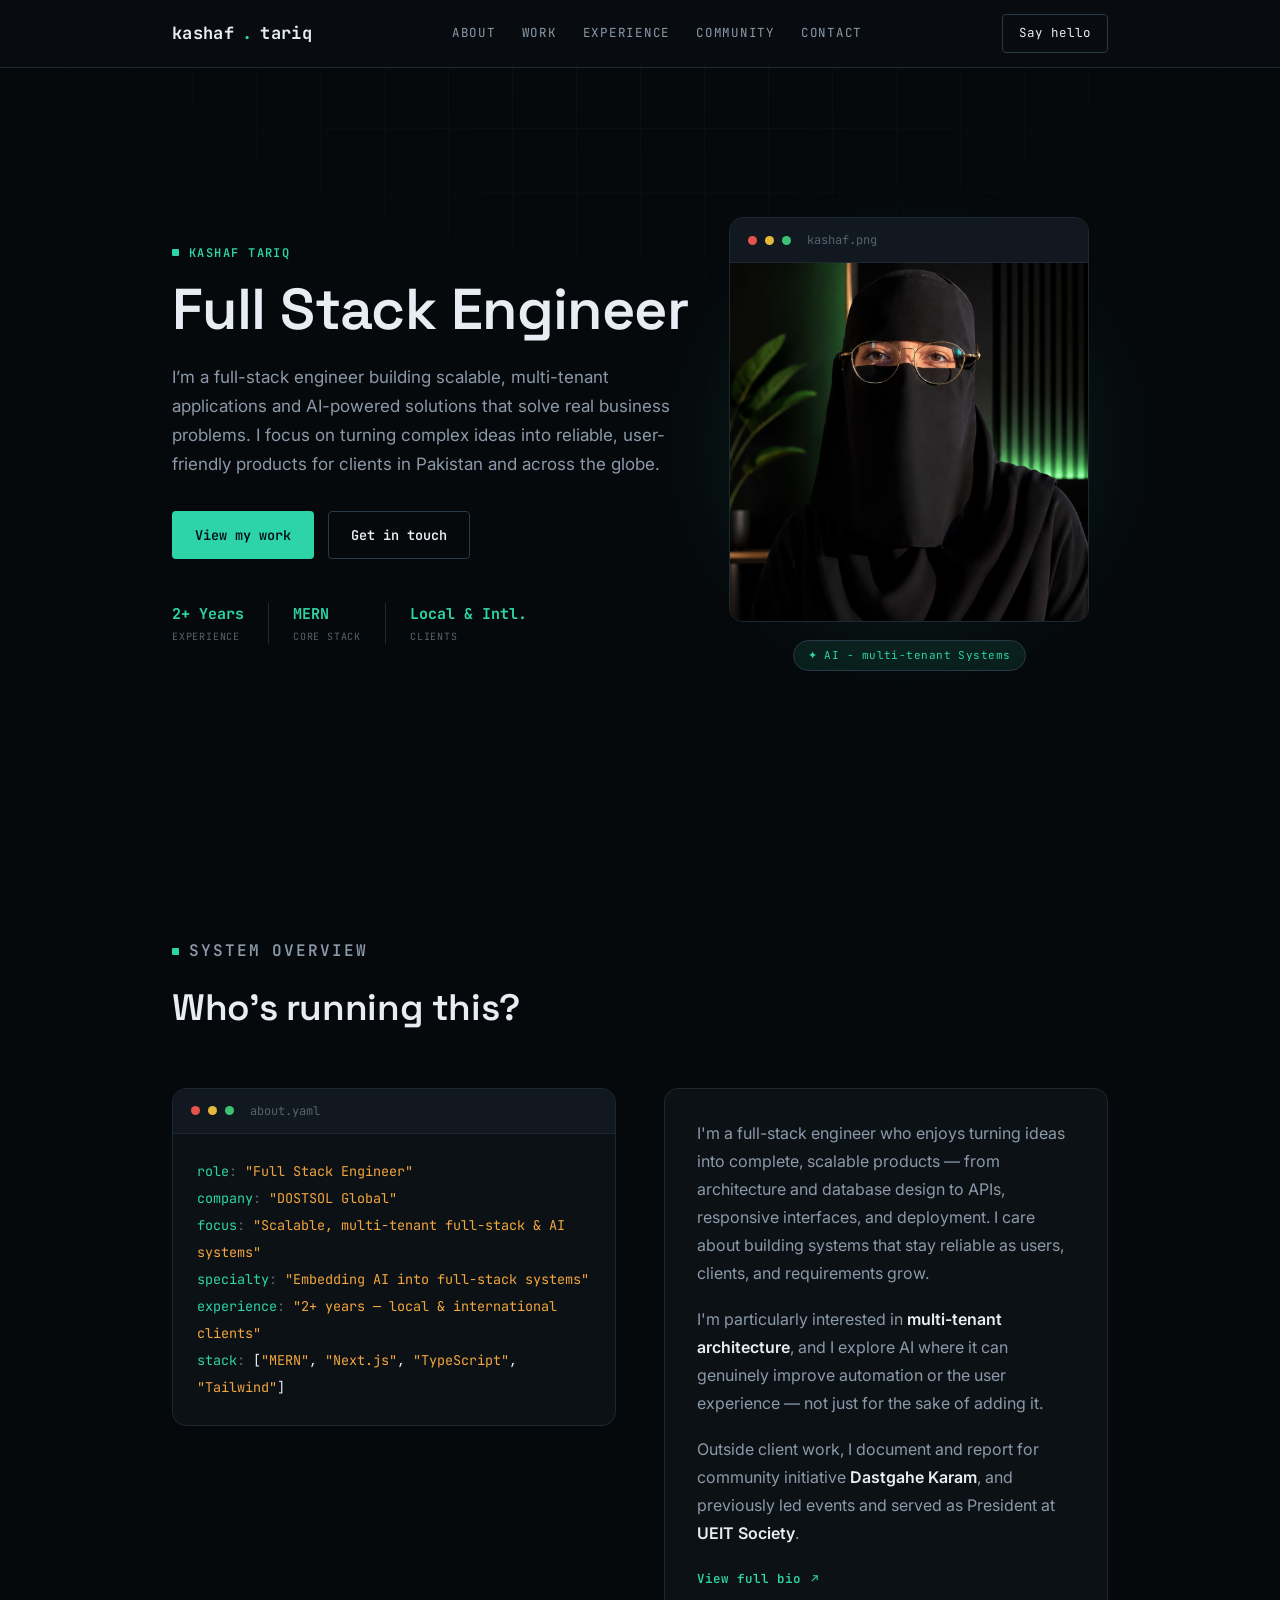
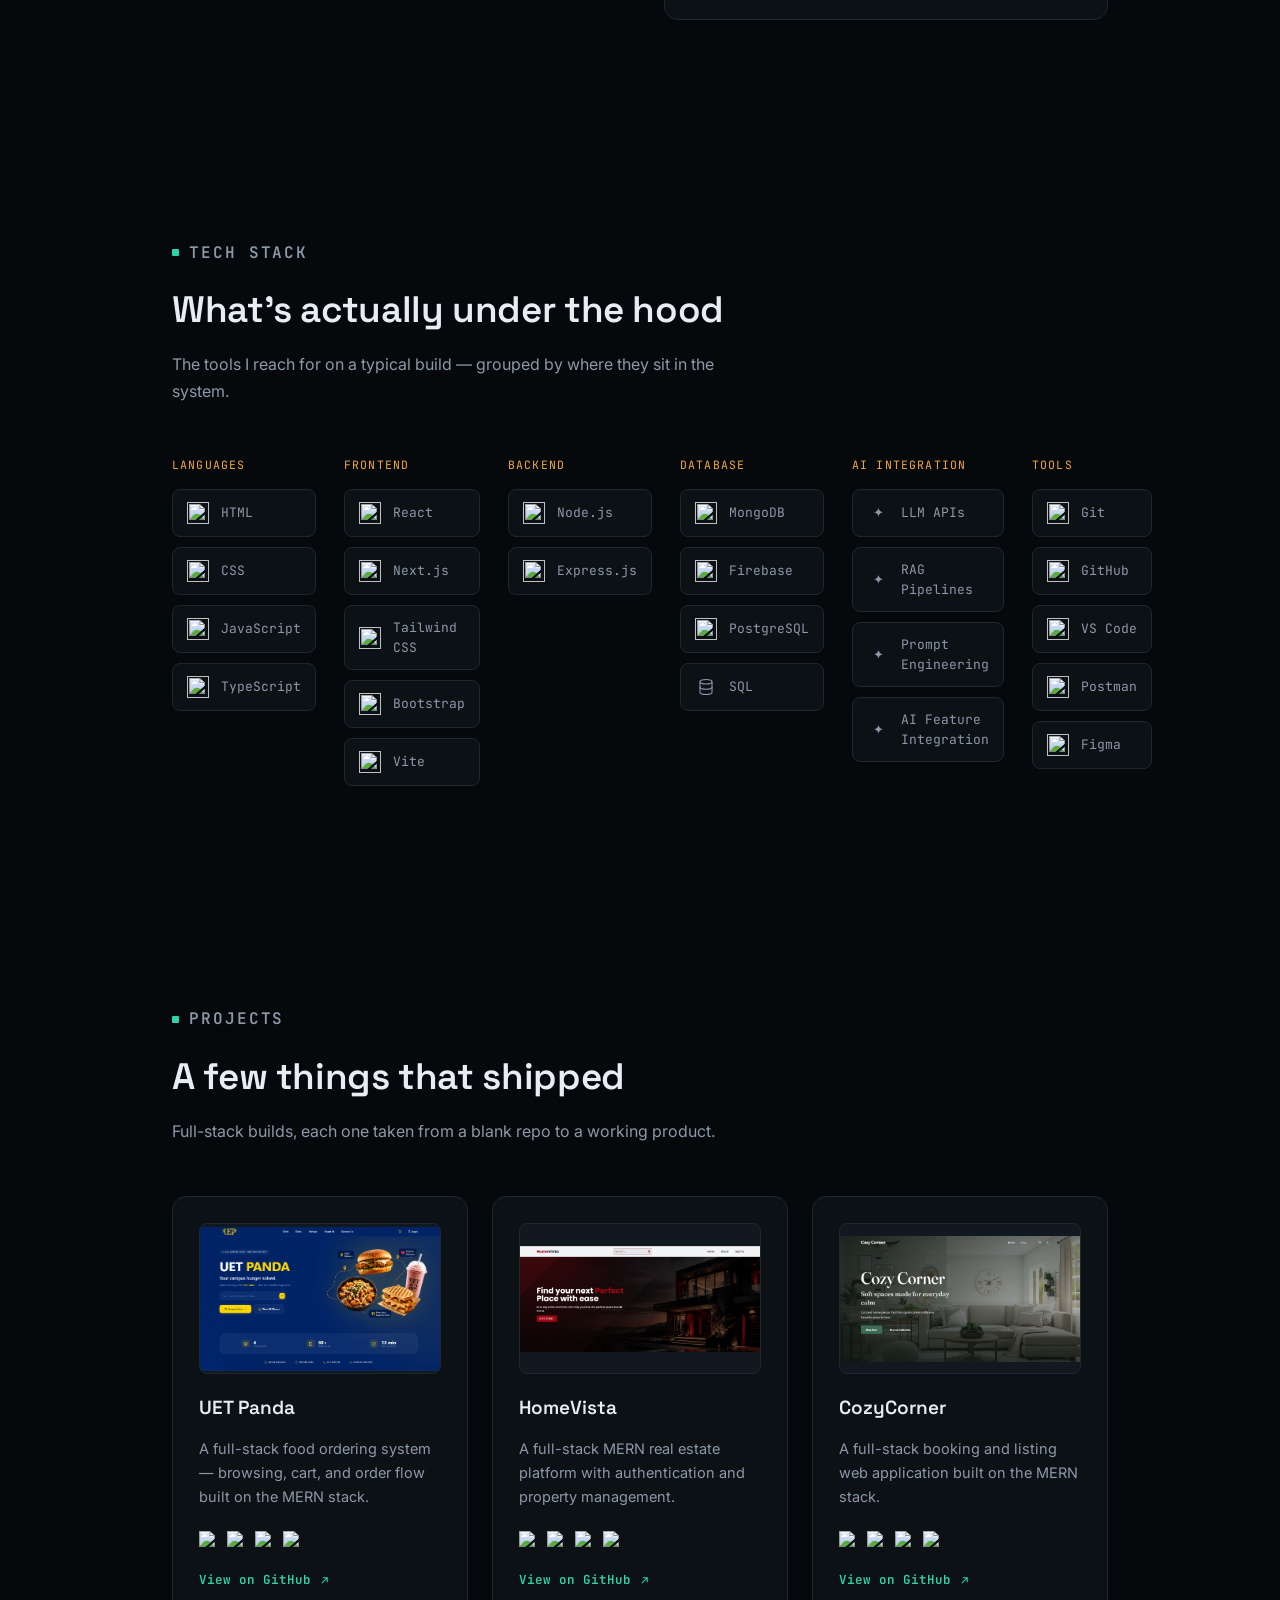
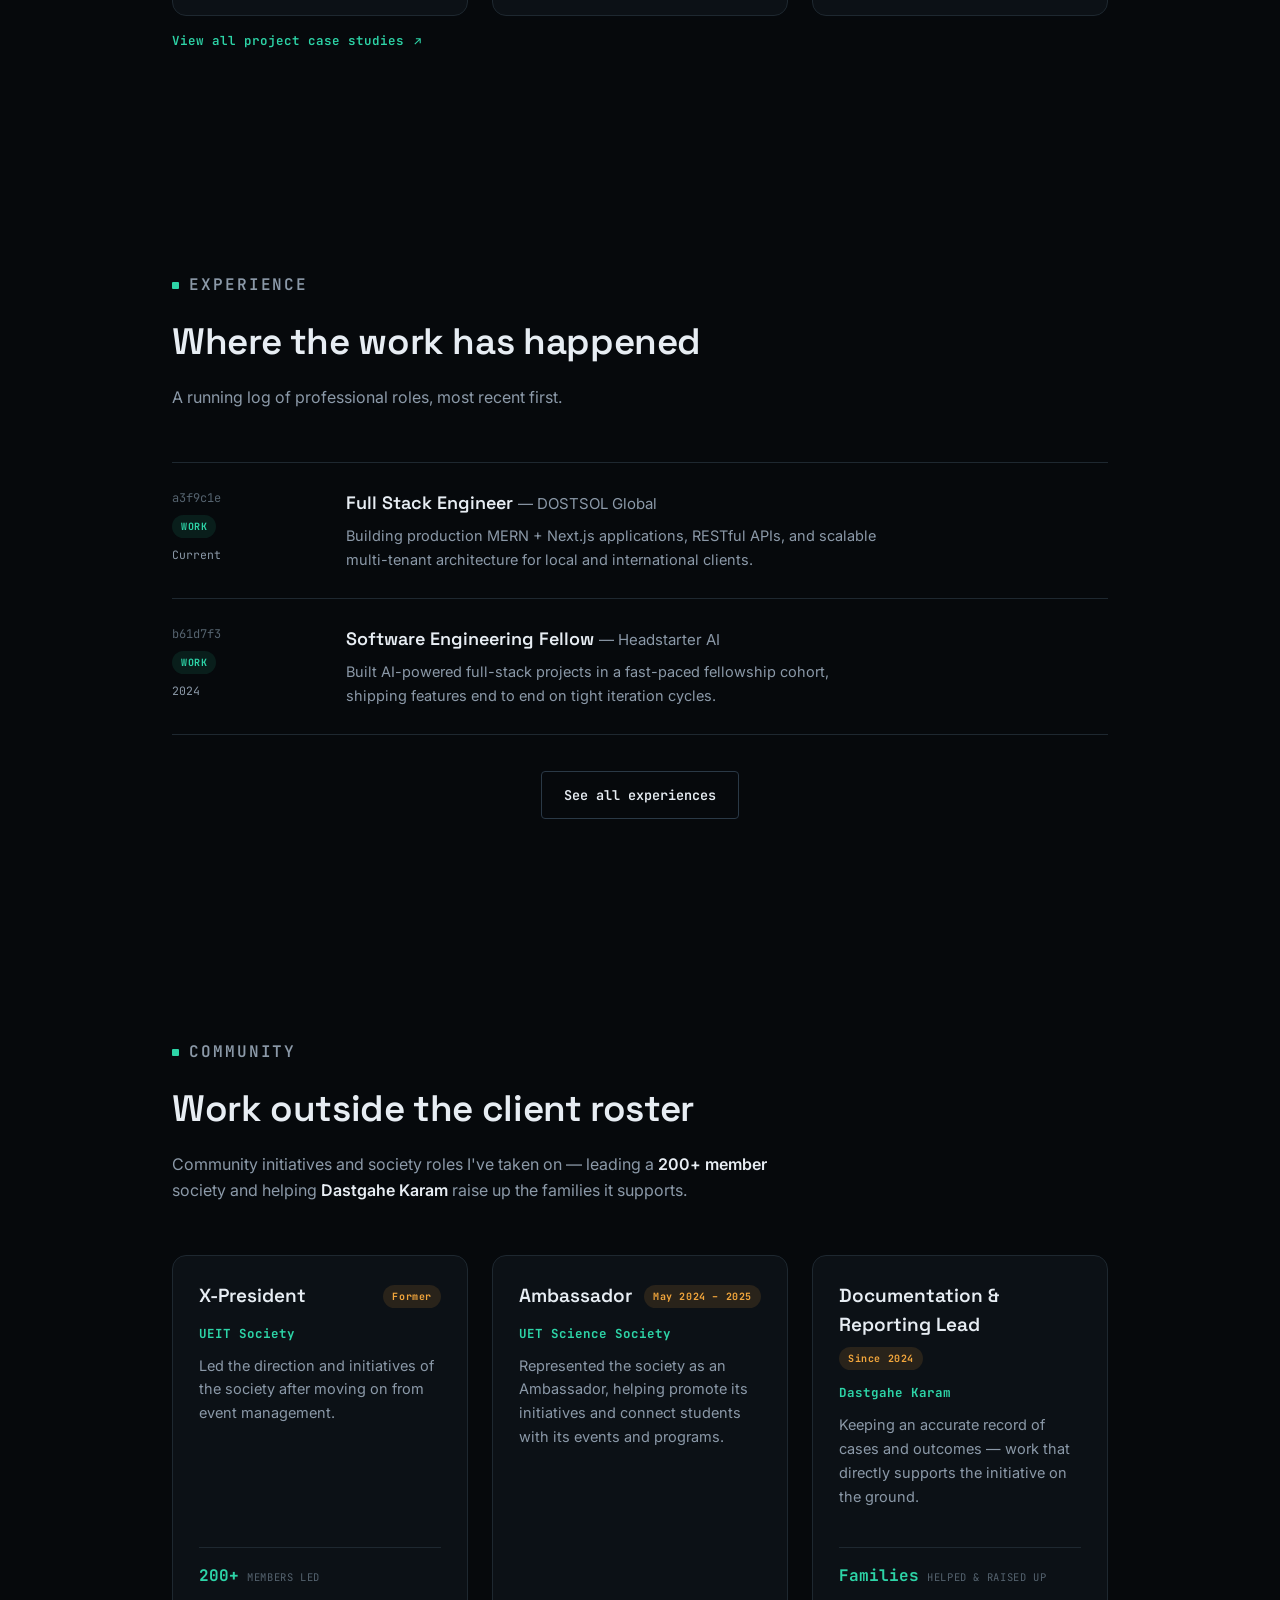
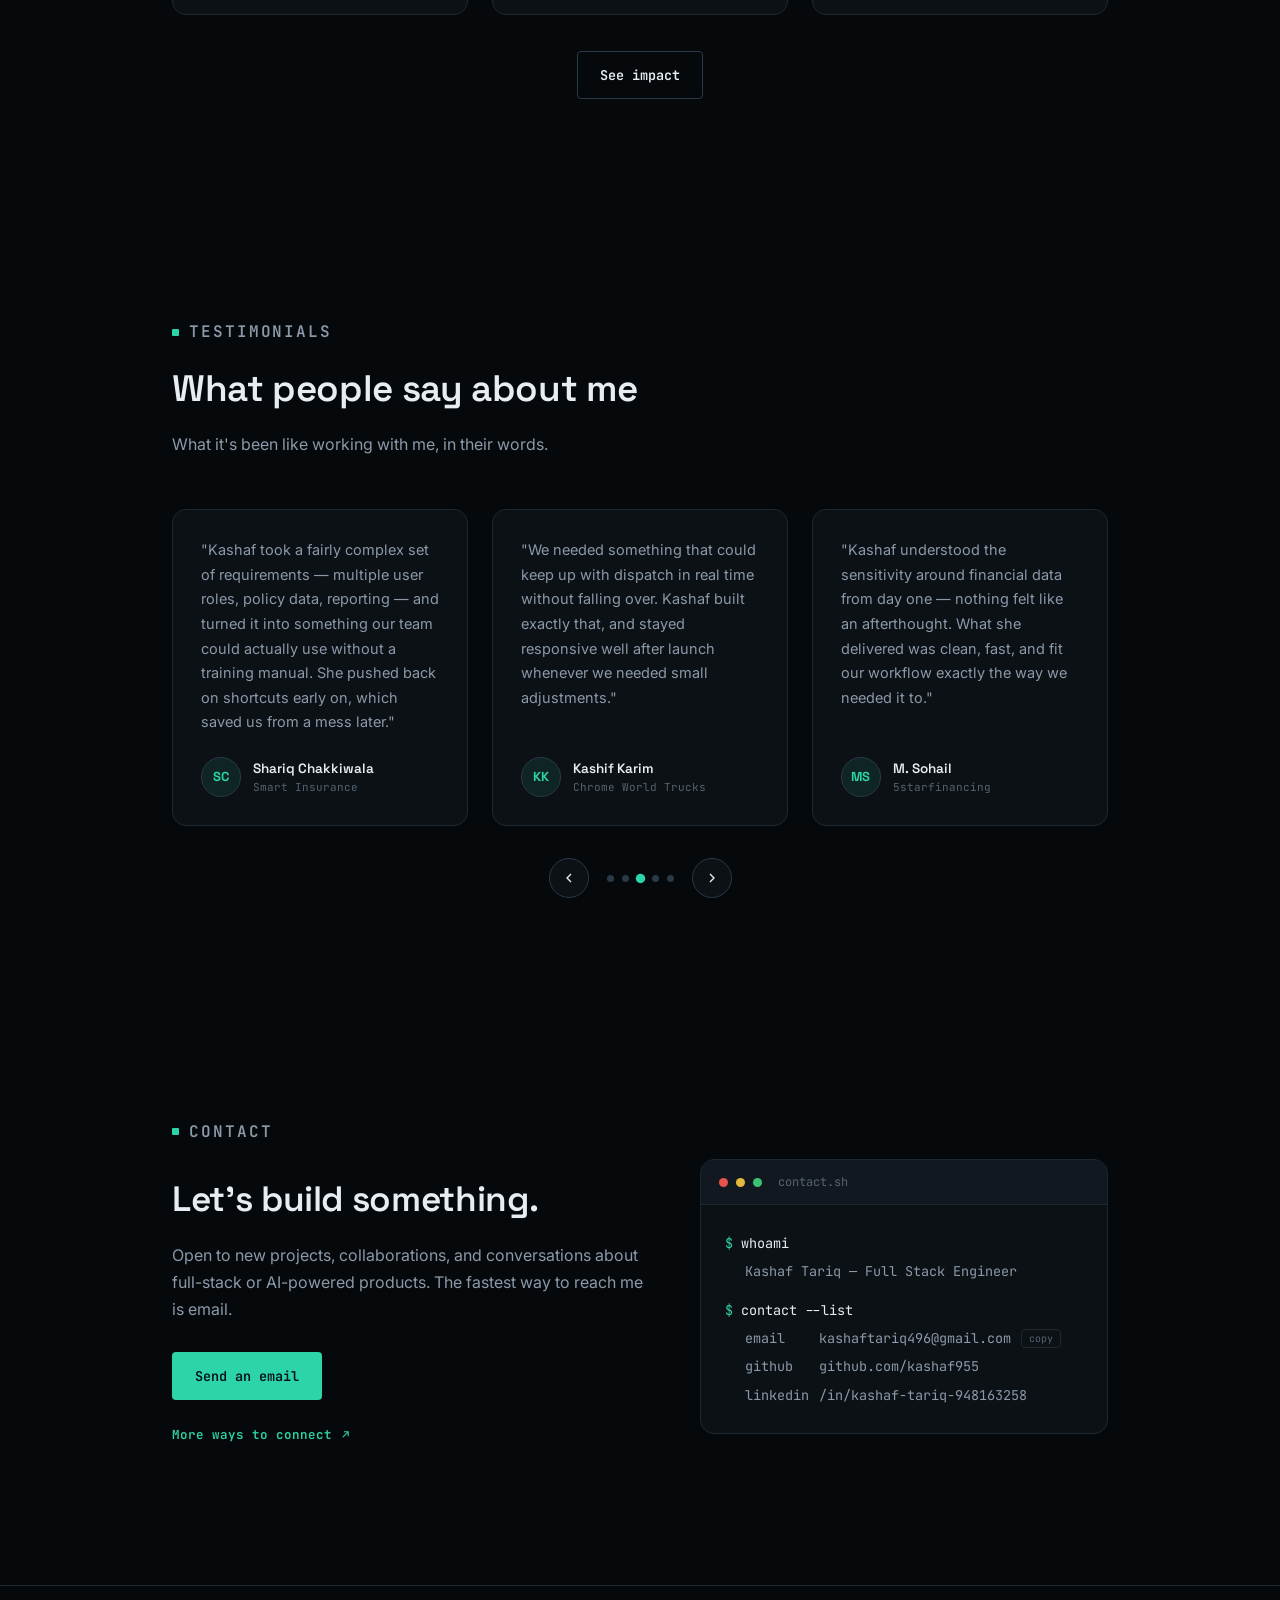
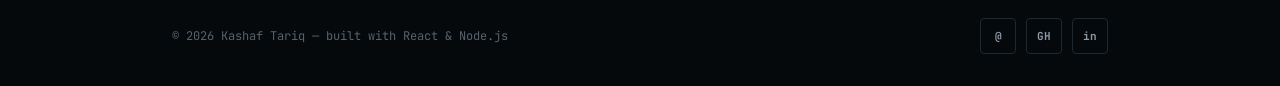
==== commit 6fd96887: "Client testimonail edit" ====
--- a/index.html
+++ b/index.html
@@ -328,37 +328,57 @@
       <div class="section-head reveal">
         <p class="eyebrow">Testimonials</p>
         <h2>What people say about me</h2>
-        <p>Placeholder cards — real quotes from clients and collaborators go here.</p>
+        <p>What it's been like working with me, in their words.</p>
       </div>
       <div class="testimonial-carousel reveal">
         <div class="testimonial-track">
           <div class="testimonial-card">
-            <p class="testimonial-quote">"Placeholder quote — add a sentence or two about what it was like working with Kashaf."</p>
+            <p class="testimonial-quote">"Kashaf took a fairly complex set of requirements — multiple user roles, policy data, reporting — and turned it into something our team could actually use without a training manual. She pushed back on shortcuts early on, which saved us from a mess later."</p>
             <div class="testimonial-author">
-              <span class="testimonial-avatar">?</span>
+              <span class="testimonial-avatar">SC</span>
               <div>
-                <p class="testimonial-name">Client Name</p>
-                <p class="testimonial-role">Title, Company</p>
+                <p class="testimonial-name">Shariq Chakkiwala</p>
+                <p class="testimonial-role">Smart Insurance</p>
               </div>
             </div>
           </div>
           <div class="testimonial-card">
-            <p class="testimonial-quote">"Placeholder quote — add a sentence or two about what it was like working with Kashaf."</p>
+            <p class="testimonial-quote">"We needed something that could keep up with dispatch in real time without falling over. Kashaf built exactly that, and stayed responsive well after launch whenever we needed small adjustments."</p>
             <div class="testimonial-author">
-              <span class="testimonial-avatar">?</span>
+              <span class="testimonial-avatar">KK</span>
               <div>
-                <p class="testimonial-name">Client Name</p>
-                <p class="testimonial-role">Title, Company</p>
+                <p class="testimonial-name">Kashif Karim</p>
+                <p class="testimonial-role">Chrome World Trucks</p>
               </div>
             </div>
           </div>
           <div class="testimonial-card">
-            <p class="testimonial-quote">"Placeholder quote — add a sentence or two about what it was like working with Kashaf."</p>
+            <p class="testimonial-quote">"Kashaf understood the sensitivity around financial data from day one — nothing felt like an afterthought. What she delivered was clean, fast, and fit our workflow exactly the way we needed it to."</p>
             <div class="testimonial-author">
-              <span class="testimonial-avatar">?</span>
+              <span class="testimonial-avatar">MS</span>
               <div>
-                <p class="testimonial-name">Client Name</p>
-                <p class="testimonial-role">Title, Company</p>
+                <p class="testimonial-name">M. Sohail</p>
+                <p class="testimonial-role">5starfinancing</p>
+              </div>
+            </div>
+          </div>
+          <div class="testimonial-card">
+            <p class="testimonial-quote">"Kashaf's the kind of engineer who thinks about the client on the other end before she writes a line of code. That ownership is exactly why our systems hold up as we scale."</p>
+            <div class="testimonial-author">
+              <span class="testimonial-avatar">AA</span>
+              <div>
+                <p class="testimonial-name">Adil Abdullah</p>
+                <p class="testimonial-role">DostSol Global</p>
+              </div>
+            </div>
+          </div>
+          <div class="testimonial-card">
+            <p class="testimonial-quote">"We brought Kashaf in for a project with a tight timeline and a lot of moving pieces on the backend. She kept the architecture clean even under pressure, which made the handoff a lot easier than we expected."</p>
+            <div class="testimonial-author">
+              <span class="testimonial-avatar">AK</span>
+              <div>
+                <p class="testimonial-name">Aftab Khaki</p>
+                <p class="testimonial-role">ProCloudSource</p>
               </div>
             </div>
           </div>
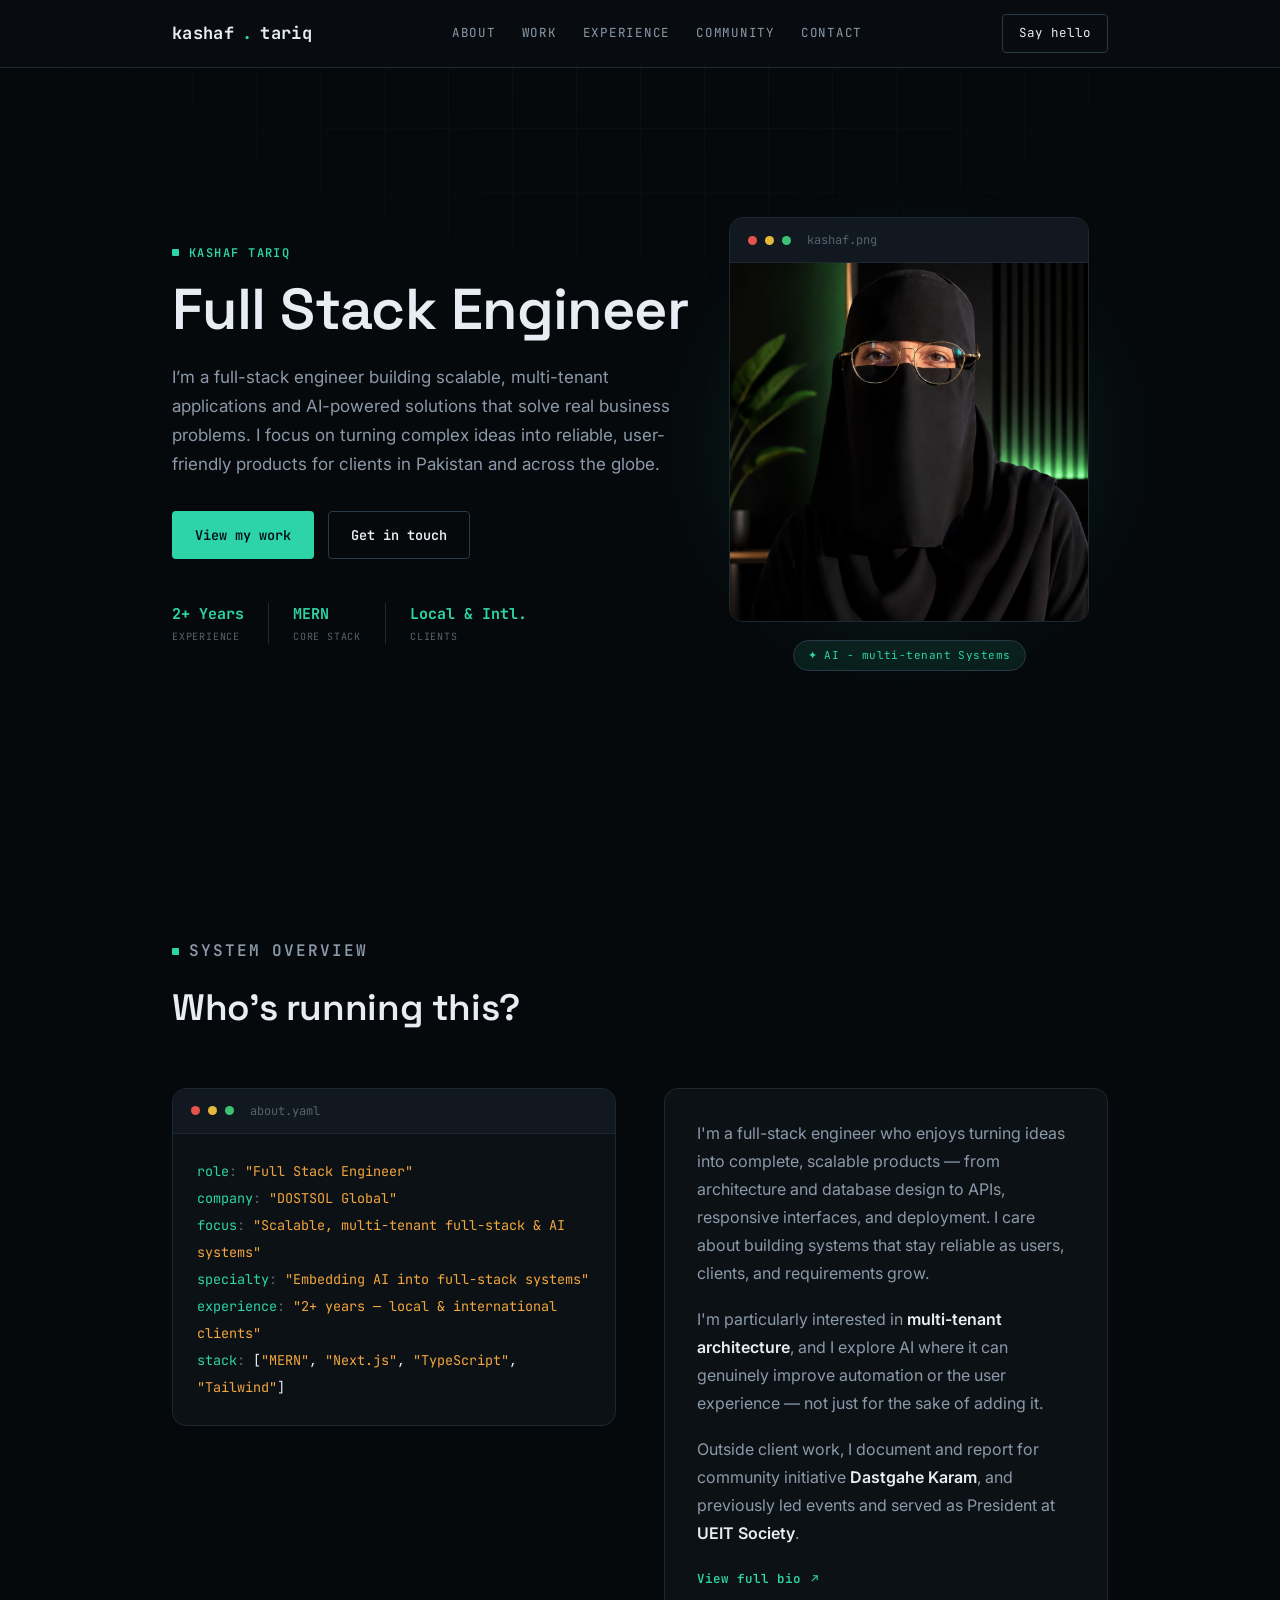
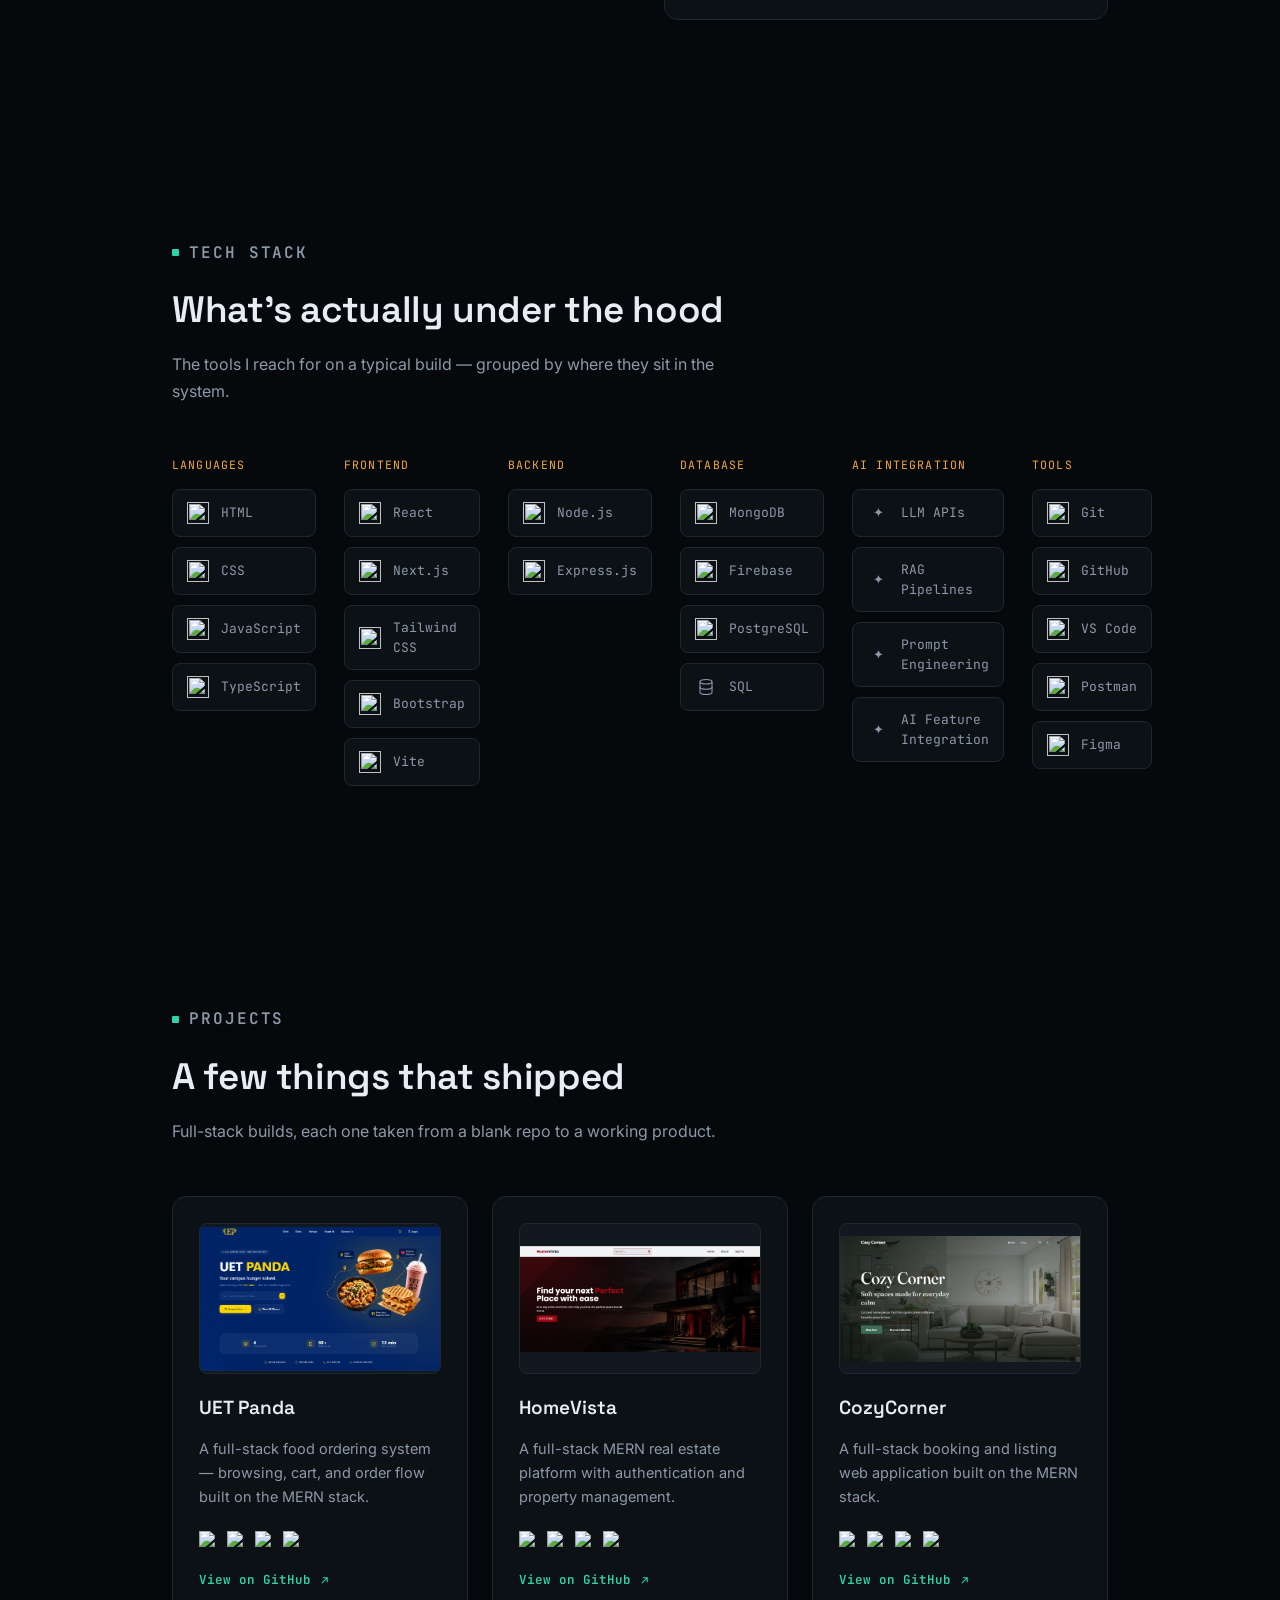
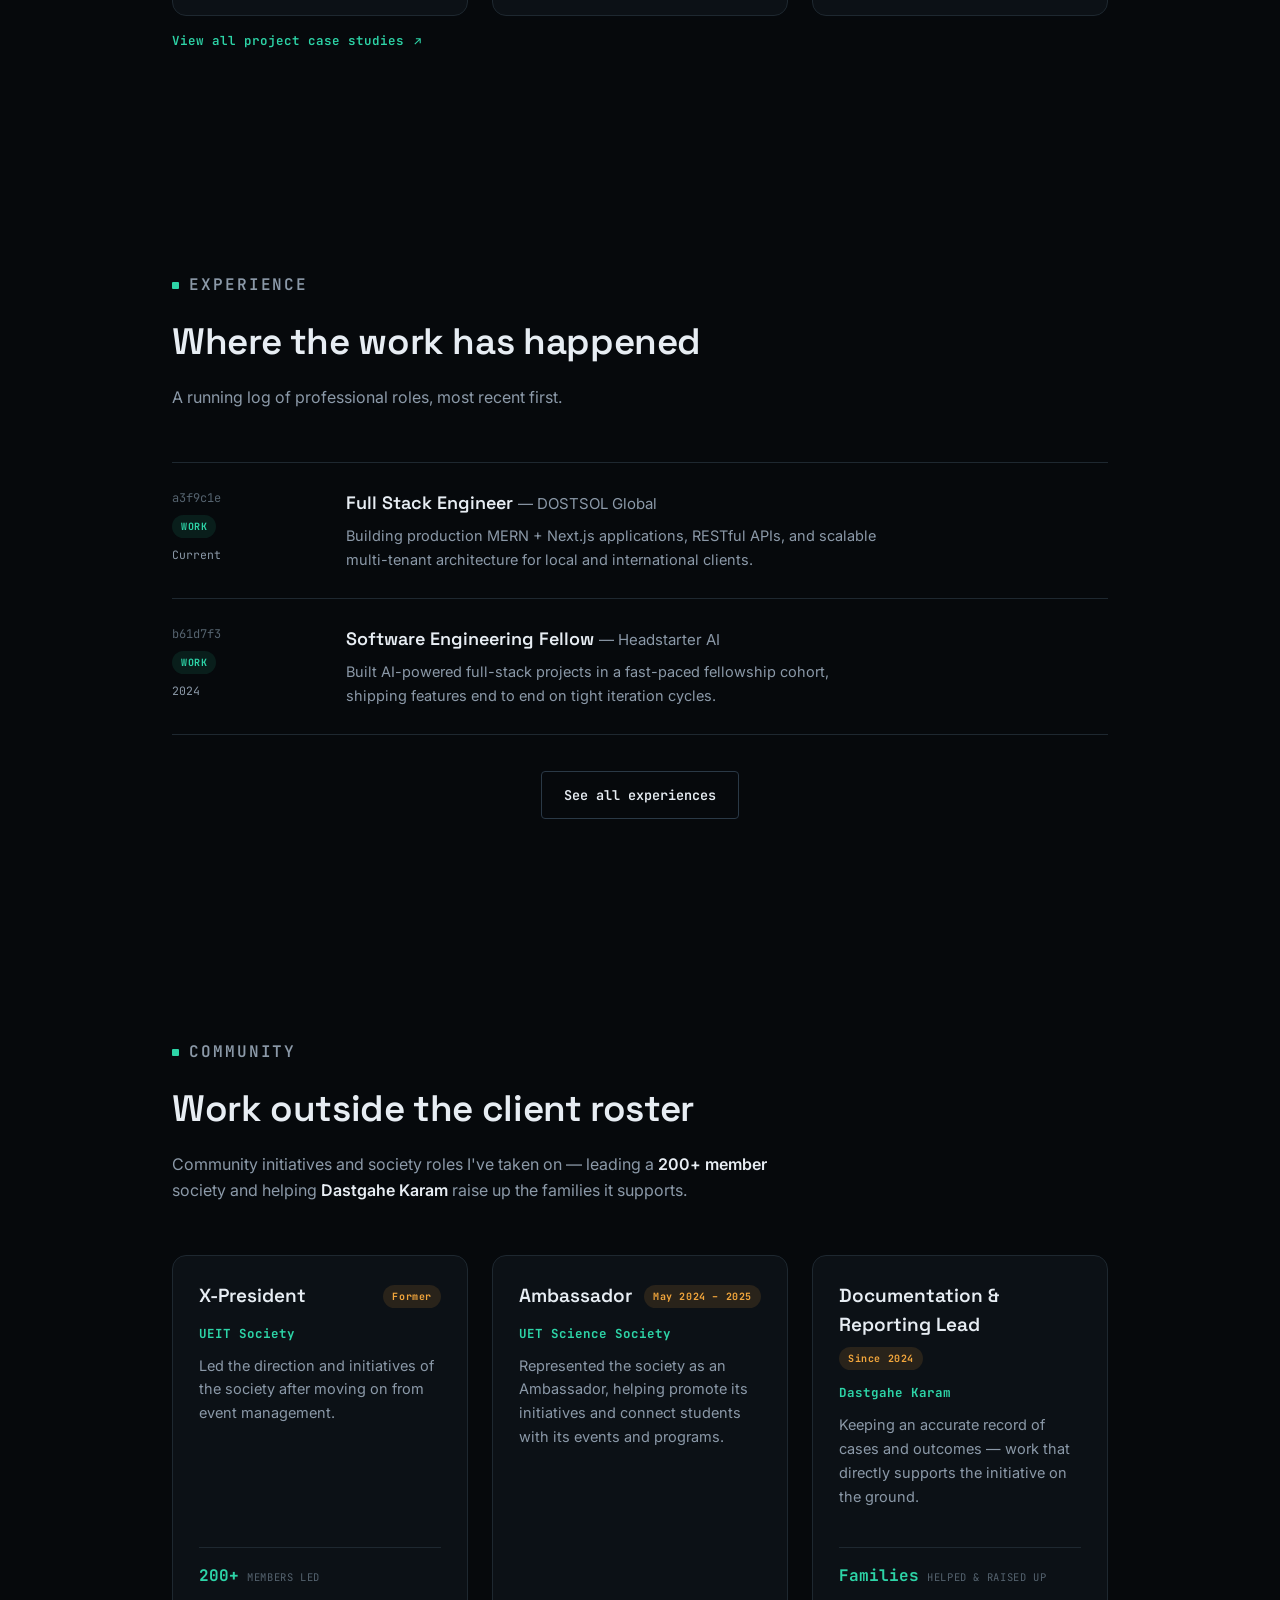
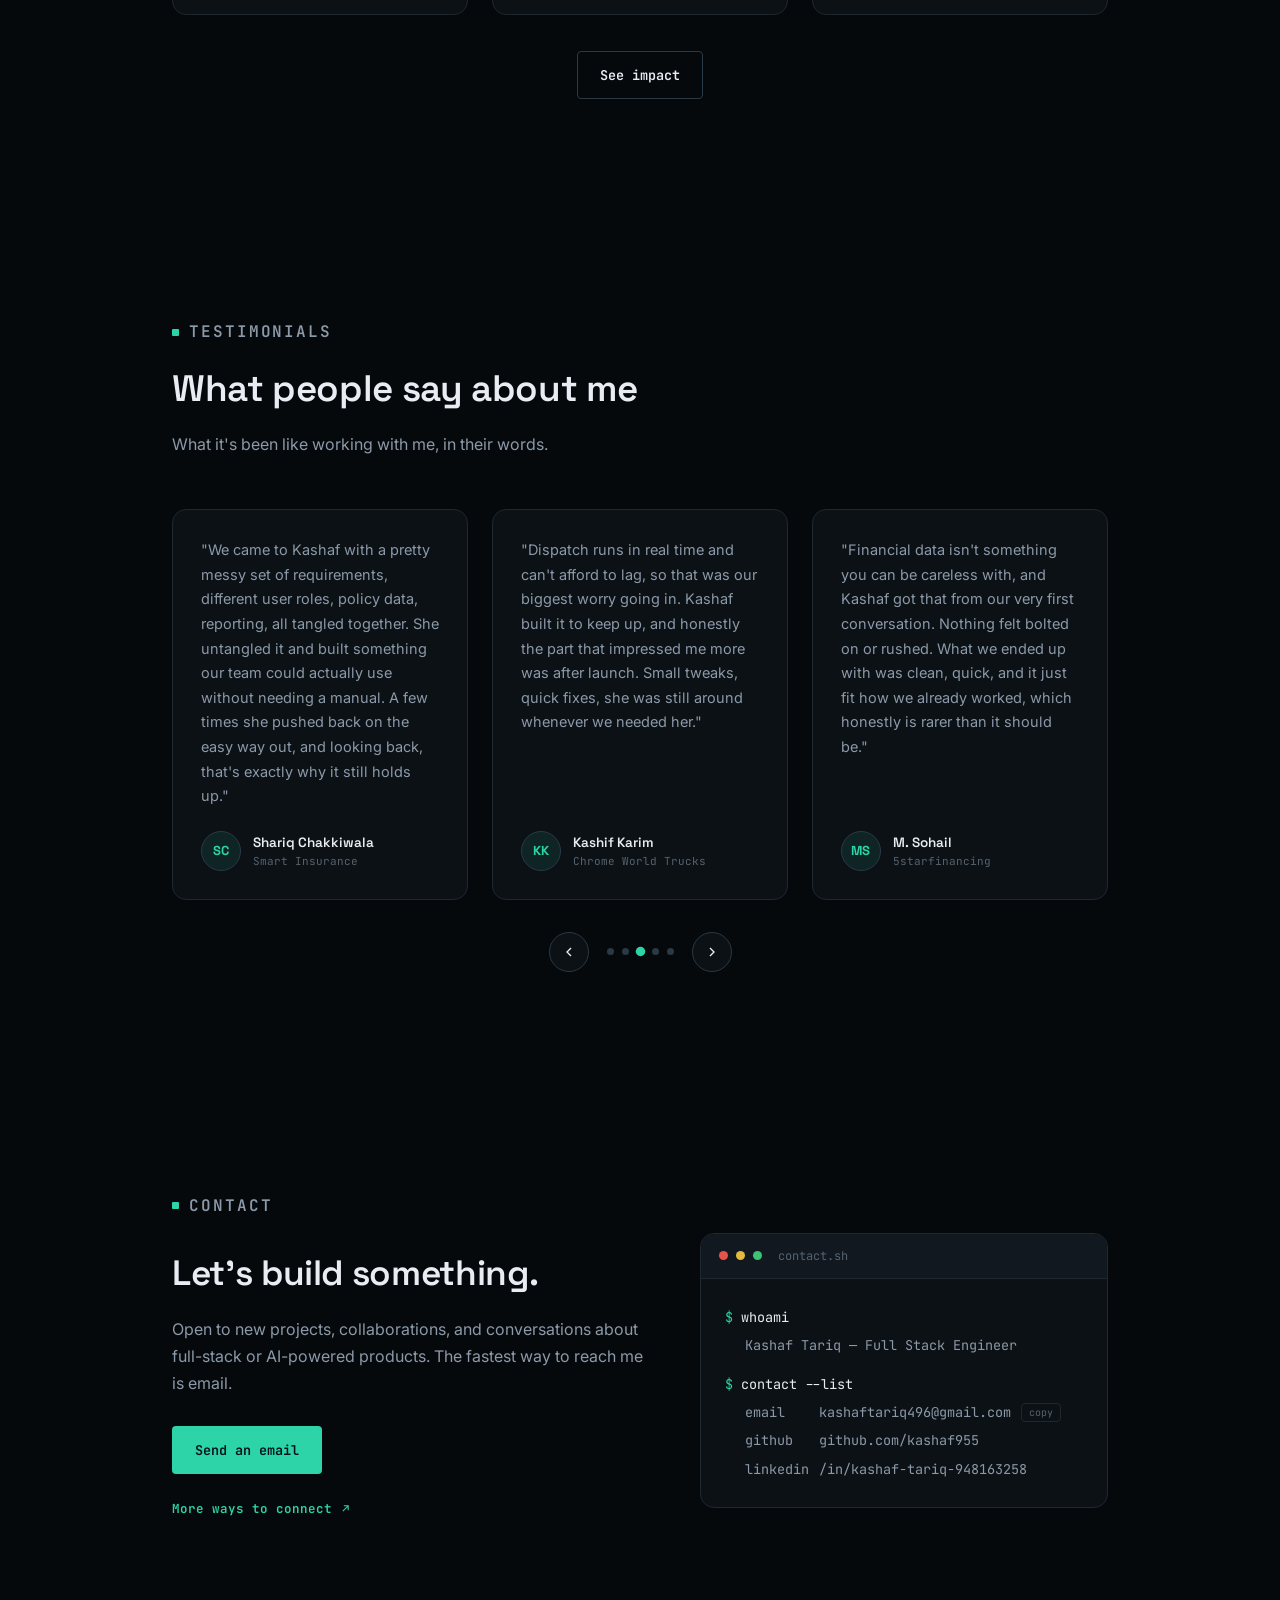
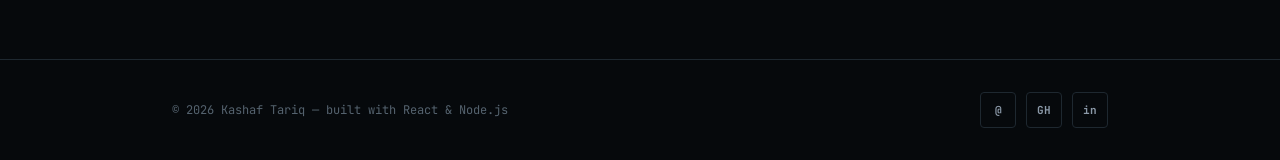
==== commit 23c6b0fc: "changes" ====
--- a/index.html
+++ b/index.html
@@ -333,7 +333,7 @@
       <div class="testimonial-carousel reveal">
         <div class="testimonial-track">
           <div class="testimonial-card">
-            <p class="testimonial-quote">"Kashaf took a fairly complex set of requirements — multiple user roles, policy data, reporting — and turned it into something our team could actually use without a training manual. She pushed back on shortcuts early on, which saved us from a mess later."</p>
+            <p class="testimonial-quote">"We came to Kashaf with a pretty messy set of requirements, different user roles, policy data, reporting, all tangled together. She untangled it and built something our team could actually use without needing a manual. A few times she pushed back on the easy way out, and looking back, that's exactly why it still holds up."</p>
             <div class="testimonial-author">
               <span class="testimonial-avatar">SC</span>
               <div>
@@ -343,7 +343,7 @@
             </div>
           </div>
           <div class="testimonial-card">
-            <p class="testimonial-quote">"We needed something that could keep up with dispatch in real time without falling over. Kashaf built exactly that, and stayed responsive well after launch whenever we needed small adjustments."</p>
+            <p class="testimonial-quote">"Dispatch runs in real time and can't afford to lag, so that was our biggest worry going in. Kashaf built it to keep up, and honestly the part that impressed me more was after launch. Small tweaks, quick fixes, she was still around whenever we needed her."</p>
             <div class="testimonial-author">
               <span class="testimonial-avatar">KK</span>
               <div>
@@ -353,7 +353,7 @@
             </div>
           </div>
           <div class="testimonial-card">
-            <p class="testimonial-quote">"Kashaf understood the sensitivity around financial data from day one — nothing felt like an afterthought. What she delivered was clean, fast, and fit our workflow exactly the way we needed it to."</p>
+            <p class="testimonial-quote">"Financial data isn't something you can be careless with, and Kashaf got that from our very first conversation. Nothing felt bolted on or rushed. What we ended up with was clean, quick, and it just fit how we already worked, which honestly is rarer than it should be."</p>
             <div class="testimonial-author">
               <span class="testimonial-avatar">MS</span>
               <div>
@@ -363,7 +363,7 @@
             </div>
           </div>
           <div class="testimonial-card">
-            <p class="testimonial-quote">"Kashaf's the kind of engineer who thinks about the client on the other end before she writes a line of code. That ownership is exactly why our systems hold up as we scale."</p>
+            <p class="testimonial-quote">"What stood out to me is that Kashaf thinks about the person using the product before she even starts writing code. That kind of ownership isn't common, and it's a big part of why our systems have held up well as we've grown."</p>
             <div class="testimonial-author">
               <span class="testimonial-avatar">AA</span>
               <div>
@@ -373,7 +373,7 @@
             </div>
           </div>
           <div class="testimonial-card">
-            <p class="testimonial-quote">"We brought Kashaf in for a project with a tight timeline and a lot of moving pieces on the backend. She kept the architecture clean even under pressure, which made the handoff a lot easier than we expected."</p>
+            <p class="testimonial-quote">"Our timeline was tight and the backend had a lot of moving parts, so we weren't sure what to expect. Even with the pressure, Kashaf kept the architecture clean and organized. When it came time for handoff, it went a lot smoother than we'd planned for."</p>
             <div class="testimonial-author">
               <span class="testimonial-avatar">AK</span>
               <div>
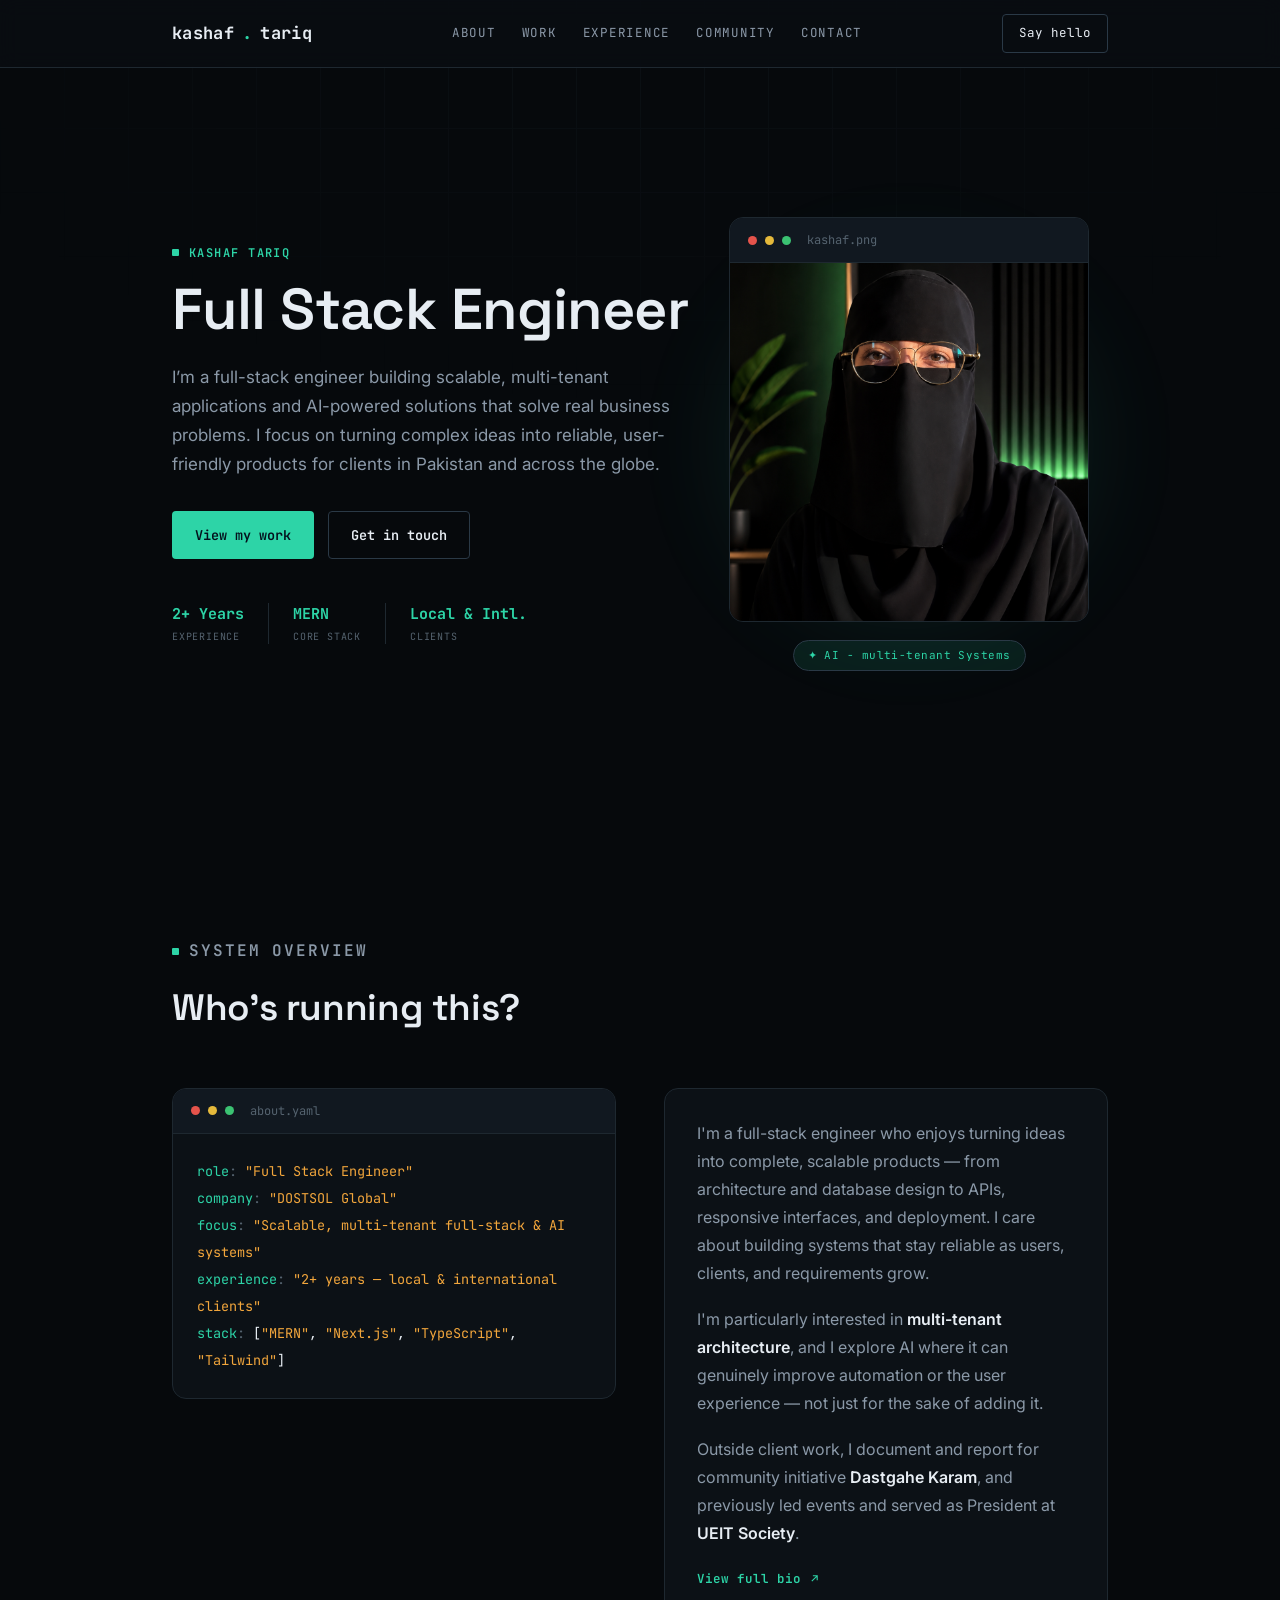
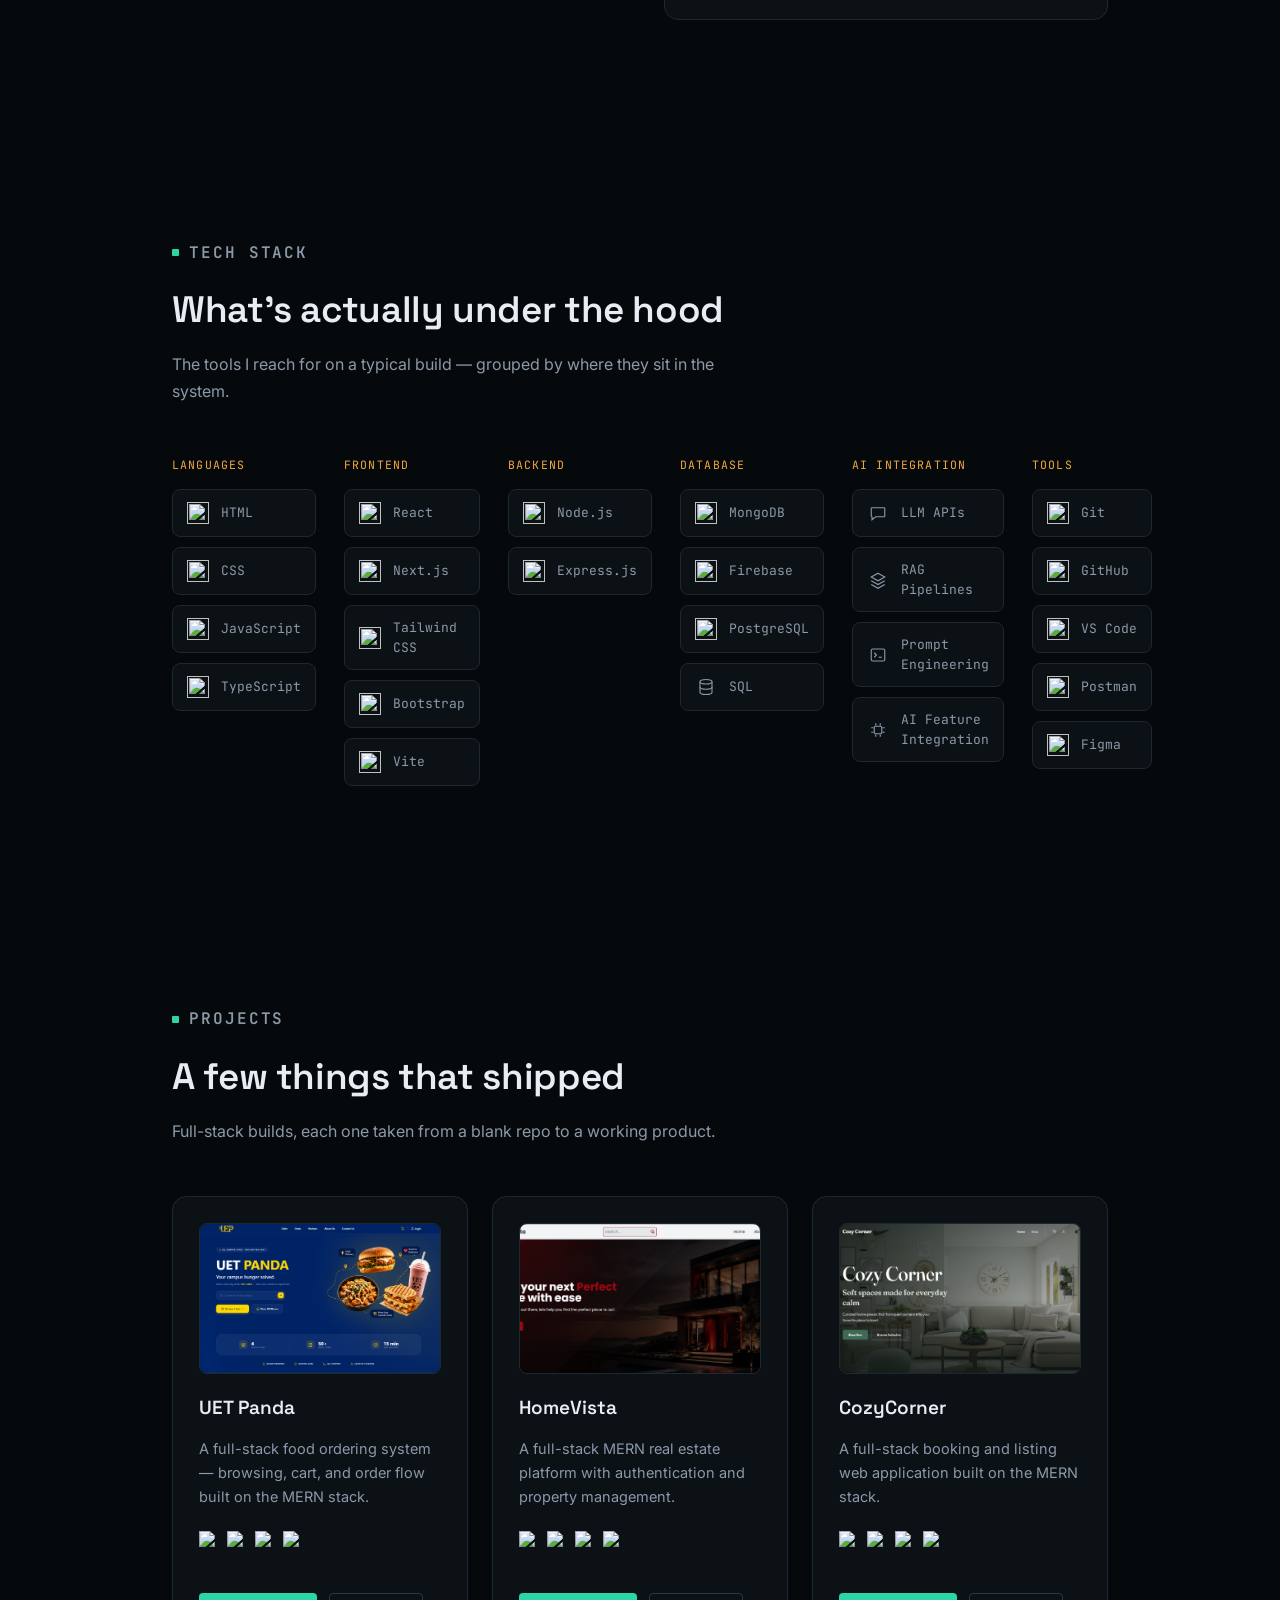
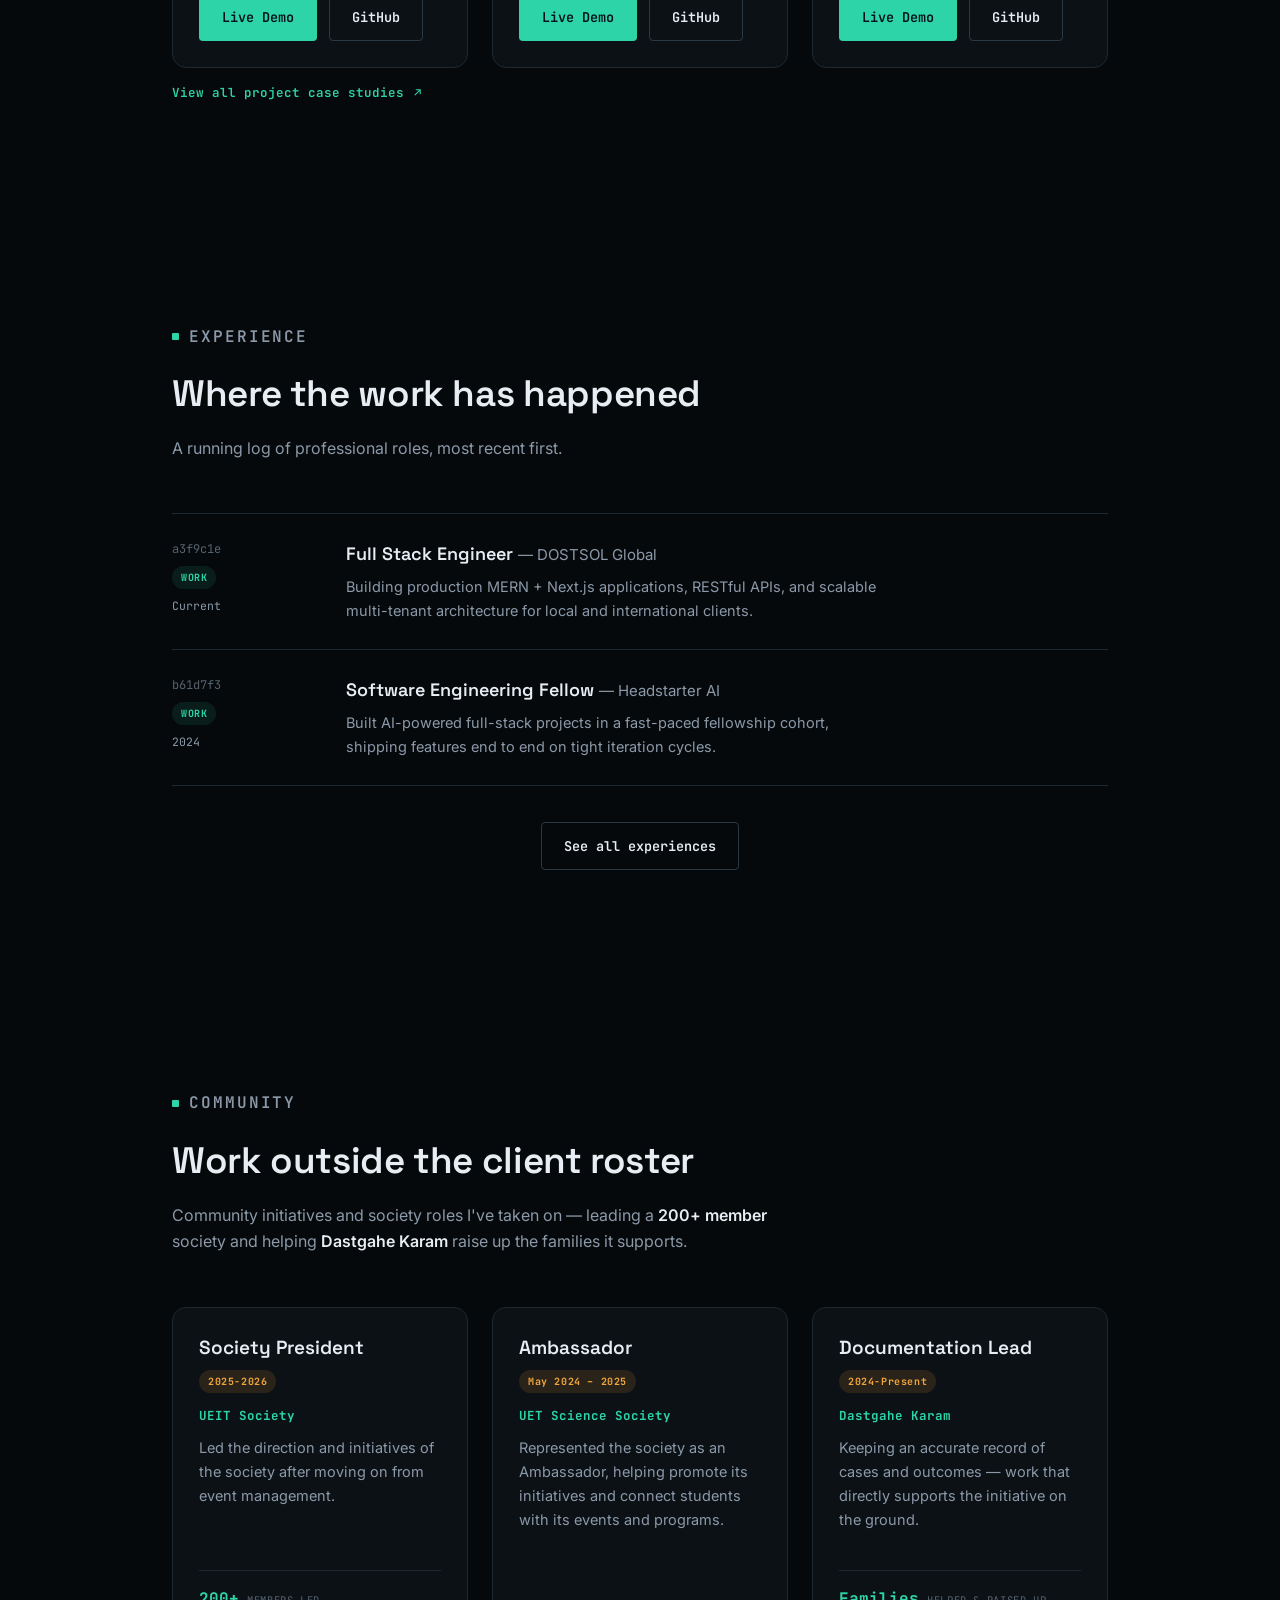
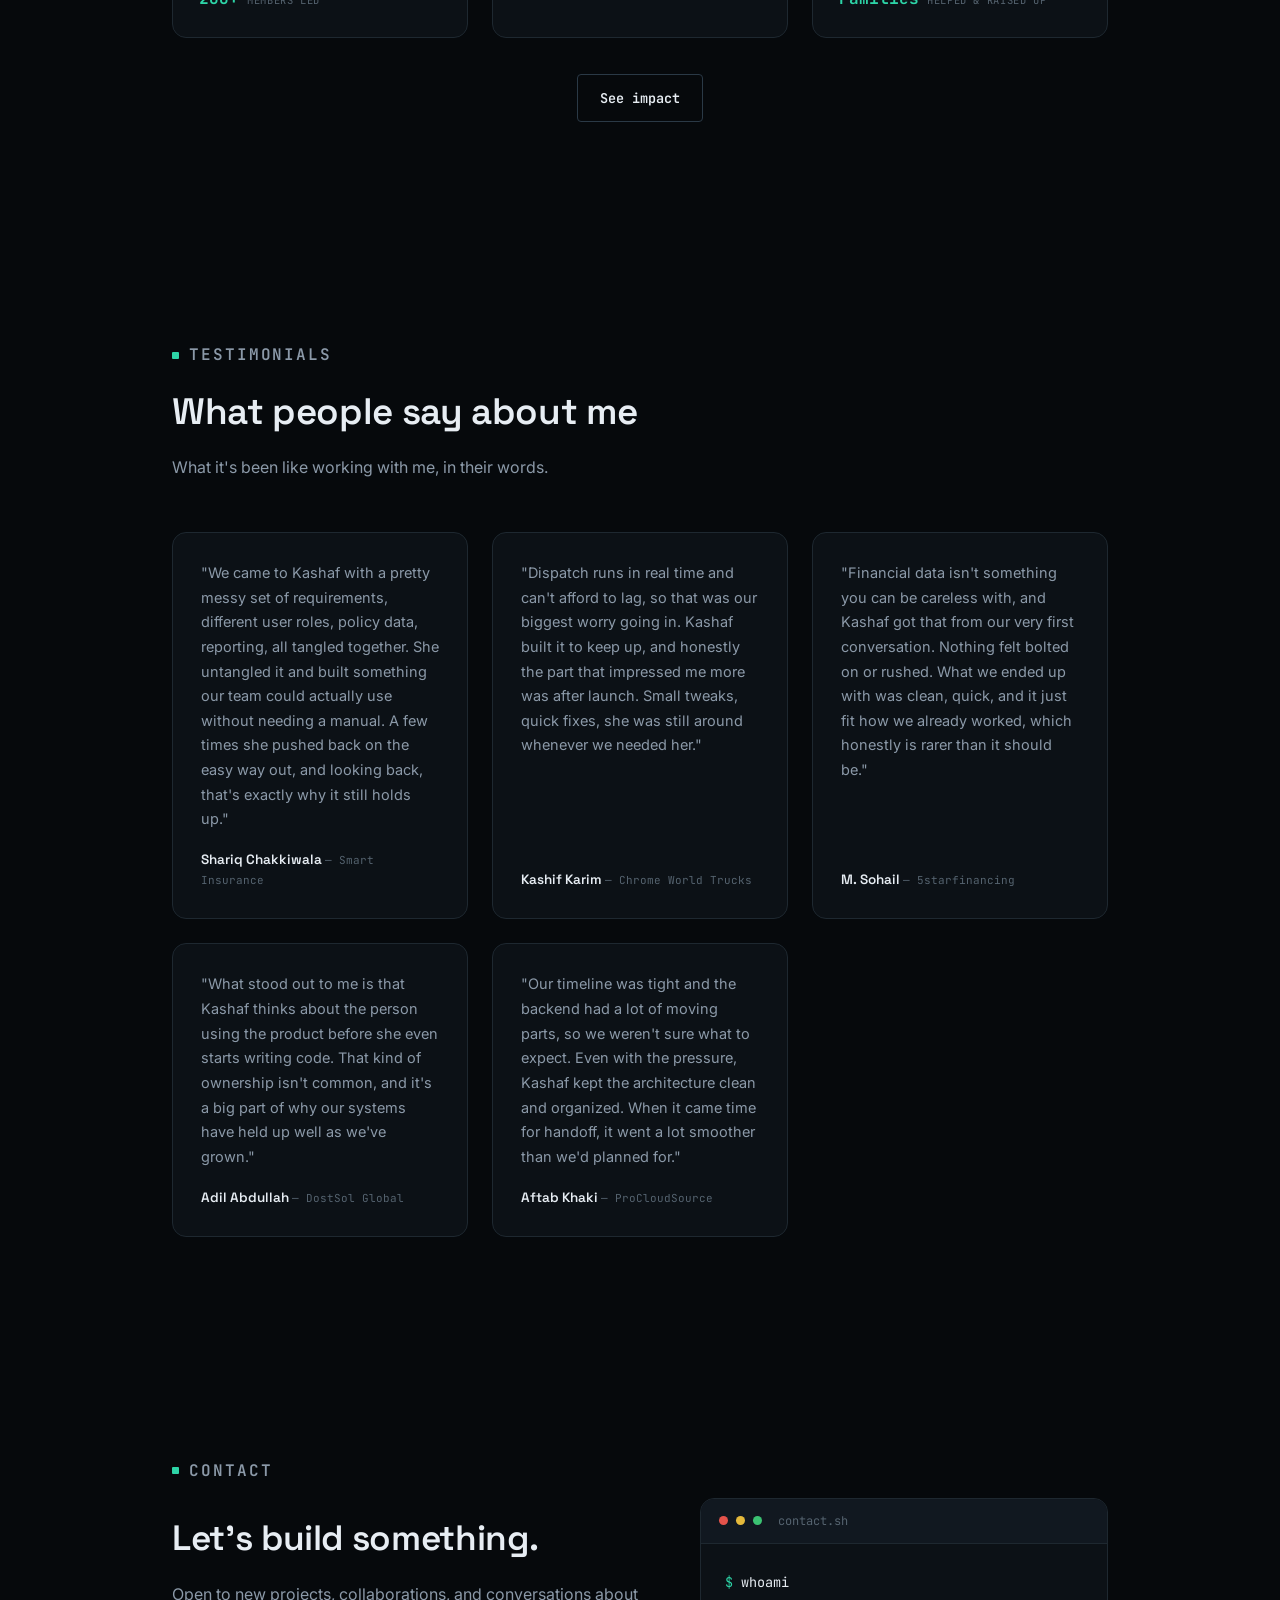
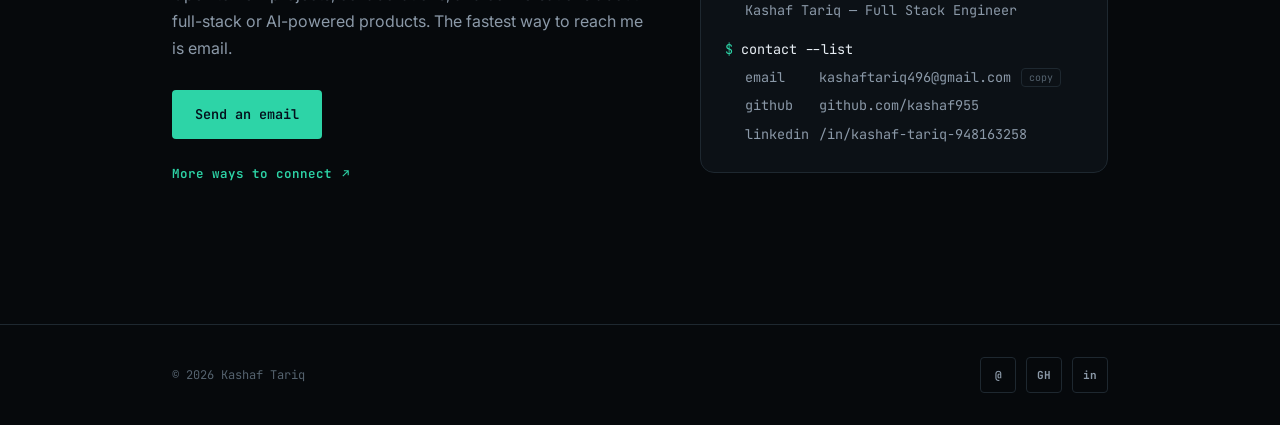
==== commit 5545714e: "Changes in STYLE AND CONTENT" ====
--- a/index.html
+++ b/index.html
@@ -95,7 +95,6 @@
             <div><span class="kv-key">role</span><span class="kv-punc">:</span> <span class="kv-str">"Full Stack Engineer"</span></div>
             <div><span class="kv-key">company</span><span class="kv-punc">:</span> <span class="kv-str">"DOSTSOL Global"</span></div>
             <div><span class="kv-key">focus</span><span class="kv-punc">:</span> <span class="kv-str">"Scalable, multi-tenant full-stack & AI systems"</span></div>
-            <div><span class="kv-key">specialty</span><span class="kv-punc">:</span> <span class="kv-str">"Embedding AI into full-stack systems"</span></div>
             <div><span class="kv-key">experience</span><span class="kv-punc">:</span> <span class="kv-str">"2+ years — local & international clients"</span></div>
             <div><span class="kv-key">stack</span><span class="kv-punc">:</span> [<span class="kv-str">"MERN"</span>, <span class="kv-str">"Next.js"</span>, <span class="kv-str">"TypeScript"</span>, <span class="kv-str">"Tailwind"</span>]</div>
           </div>
@@ -157,10 +156,10 @@
         <div class="reveal">
           <p class="stack-group-label">AI Integration</p>
           <div class="stack-chips">
-            <div class="stack-chip"><span class="stack-chip-icon">✦</span><span>LLM APIs</span></div>
-            <div class="stack-chip"><span class="stack-chip-icon">✦</span><span>RAG Pipelines</span></div>
-            <div class="stack-chip"><span class="stack-chip-icon">✦</span><span>Prompt Engineering</span></div>
-            <div class="stack-chip"><span class="stack-chip-icon">✦</span><span>AI Feature Integration</span></div>
+            <div class="stack-chip"><span class="stack-chip-icon"><svg viewBox="0 0 24 24" fill="none" stroke="currentColor" stroke-width="1.5"><path d="M4 5h16a1 1 0 011 1v10a1 1 0 01-1 1H9l-5 4v-4H4a1 1 0 01-1-1V6a1 1 0 011-1z"/></svg></span><span>LLM APIs</span></div>
+            <div class="stack-chip"><span class="stack-chip-icon"><svg viewBox="0 0 24 24" fill="none" stroke="currentColor" stroke-width="1.5"><path d="M12 3l9 5-9 5-9-5 9-5z"/><path d="M3 13l9 5 9-5"/><path d="M3 18l9 5 9-5"/></svg></span><span>RAG Pipelines</span></div>
+            <div class="stack-chip"><span class="stack-chip-icon"><svg viewBox="0 0 24 24" fill="none" stroke="currentColor" stroke-width="1.5"><rect x="3" y="4" width="18" height="16" rx="2"/><path d="M7 9l3 3-3 3"/><path d="M13 15h4"/></svg></span><span>Prompt Engineering</span></div>
+            <div class="stack-chip"><span class="stack-chip-icon"><svg viewBox="0 0 24 24" fill="none" stroke="currentColor" stroke-width="1.5"><rect x="7" y="7" width="10" height="10" rx="1.5"/><path d="M9 3v3M15 3v3M9 18v3M15 18v3M3 9h3M3 15h3M18 9h3M18 15h3"/></svg></span><span>AI Feature Integration</span></div>
           </div>
         </div>
         <div class="reveal">
@@ -198,10 +197,11 @@
             <img src="https://skillicons.dev/icons?i=express&theme=dark" alt="Express">
             <img src="https://skillicons.dev/icons?i=mongodb&theme=dark" alt="MongoDB">
           </div>
-          <a href="https://github.com/kashaf955/UETPanda" class="work-link" target="_blank" rel="noopener">
-            View on GitHub
-            <svg viewBox="0 0 24 24" fill="none" stroke="currentColor" stroke-width="2"><path d="M7 17L17 7M9 7h8v8"/></svg>
-          </a>
+          <div class="project-links">
+            <!-- Replace href="#" with the live deployment URL -->
+            <a href="#" class="btn btn-primary">Live Demo</a>
+            <a href="https://github.com/kashaf955/UETPanda" class="btn btn-secondary" target="_blank" rel="noopener">GitHub</a>
+          </div>
         </div>
         <div class="work-card reveal">
           <div class="project-thumb">
@@ -215,10 +215,11 @@
             <img src="https://skillicons.dev/icons?i=express&theme=dark" alt="Express">
             <img src="https://skillicons.dev/icons?i=mongodb&theme=dark" alt="MongoDB">
           </div>
-          <a href="https://github.com/kashaf955/HomeVista" class="work-link" target="_blank" rel="noopener">
-            View on GitHub
-            <svg viewBox="0 0 24 24" fill="none" stroke="currentColor" stroke-width="2"><path d="M7 17L17 7M9 7h8v8"/></svg>
-          </a>
+          <div class="project-links">
+            <!-- Replace href="#" with the live deployment URL -->
+            <a href="#" class="btn btn-primary">Live Demo</a>
+            <a href="https://github.com/kashaf955/HomeVista" class="btn btn-secondary" target="_blank" rel="noopener">GitHub</a>
+          </div>
         </div>
         <div class="work-card reveal">
           <div class="project-thumb">
@@ -232,10 +233,11 @@
             <img src="https://skillicons.dev/icons?i=express&theme=dark" alt="Express">
             <img src="https://skillicons.dev/icons?i=mongodb&theme=dark" alt="MongoDB">
           </div>
-          <a href="https://github.com/kashaf955/CozyCorner" class="work-link" target="_blank" rel="noopener">
-            View on GitHub
-            <svg viewBox="0 0 24 24" fill="none" stroke="currentColor" stroke-width="2"><path d="M7 17L17 7M9 7h8v8"/></svg>
-          </a>
+          <div class="project-links">
+            <!-- Replace href="#" with the live deployment URL -->
+            <a href="#" class="btn btn-primary">Live Demo</a>
+            <a href="https://github.com/kashaf955/CozyCorner" class="btn btn-secondary" target="_blank" rel="noopener">GitHub</a>
+          </div>
         </div>
       </div>
       <p class="stack-group-note"><a href="work" class="work-link">View all project case studies<svg viewBox="0 0 24 24" fill="none" stroke="currentColor" stroke-width="2"><path d="M7 17L17 7M9 7h8v8"/></svg></a></p>
@@ -291,8 +293,8 @@
       <div class="work-grid">
         <div class="work-card reveal">
           <div class="work-card-head">
-            <span class="work-name">X-President</span>
-            <span class="log-badge community">Former</span>
+            <span class="work-name">Society President</span>
+            <span class="log-badge community">2025-2026</span>
           </div>
           <p class="work-org">UEIT Society</p>
           <p class="work-desc">Led the direction and initiatives of the society after moving on from event management.</p>
@@ -308,8 +310,8 @@
         </div>
         <div class="work-card reveal">
           <div class="work-card-head">
-            <span class="work-name">Documentation &amp; Reporting Lead</span>
-            <span class="log-badge community">Since 2024</span>
+            <span class="work-name">Documentation Lead</span>
+            <span class="log-badge community">2024-Present</span>
           </div>
           <p class="work-org">Dastgahe Karam</p>
           <p class="work-desc">Keeping an accurate record of cases and outcomes — work that directly supports the initiative on the ground.</p>
@@ -330,67 +332,26 @@
         <h2>What people say about me</h2>
         <p>What it's been like working with me, in their words.</p>
       </div>
-      <div class="testimonial-carousel reveal">
-        <div class="testimonial-track">
-          <div class="testimonial-card">
-            <p class="testimonial-quote">"We came to Kashaf with a pretty messy set of requirements, different user roles, policy data, reporting, all tangled together. She untangled it and built something our team could actually use without needing a manual. A few times she pushed back on the easy way out, and looking back, that's exactly why it still holds up."</p>
-            <div class="testimonial-author">
-              <span class="testimonial-avatar">SC</span>
-              <div>
-                <p class="testimonial-name">Shariq Chakkiwala</p>
-                <p class="testimonial-role">Smart Insurance</p>
-              </div>
-            </div>
-          </div>
-          <div class="testimonial-card">
-            <p class="testimonial-quote">"Dispatch runs in real time and can't afford to lag, so that was our biggest worry going in. Kashaf built it to keep up, and honestly the part that impressed me more was after launch. Small tweaks, quick fixes, she was still around whenever we needed her."</p>
-            <div class="testimonial-author">
-              <span class="testimonial-avatar">KK</span>
-              <div>
-                <p class="testimonial-name">Kashif Karim</p>
-                <p class="testimonial-role">Chrome World Trucks</p>
-              </div>
-            </div>
-          </div>
-          <div class="testimonial-card">
-            <p class="testimonial-quote">"Financial data isn't something you can be careless with, and Kashaf got that from our very first conversation. Nothing felt bolted on or rushed. What we ended up with was clean, quick, and it just fit how we already worked, which honestly is rarer than it should be."</p>
-            <div class="testimonial-author">
-              <span class="testimonial-avatar">MS</span>
-              <div>
-                <p class="testimonial-name">M. Sohail</p>
-                <p class="testimonial-role">5starfinancing</p>
-              </div>
-            </div>
-          </div>
-          <div class="testimonial-card">
-            <p class="testimonial-quote">"What stood out to me is that Kashaf thinks about the person using the product before she even starts writing code. That kind of ownership isn't common, and it's a big part of why our systems have held up well as we've grown."</p>
-            <div class="testimonial-author">
-              <span class="testimonial-avatar">AA</span>
-              <div>
-                <p class="testimonial-name">Adil Abdullah</p>
-                <p class="testimonial-role">DostSol Global</p>
-              </div>
-            </div>
-          </div>
-          <div class="testimonial-card">
-            <p class="testimonial-quote">"Our timeline was tight and the backend had a lot of moving parts, so we weren't sure what to expect. Even with the pressure, Kashaf kept the architecture clean and organized. When it came time for handoff, it went a lot smoother than we'd planned for."</p>
-            <div class="testimonial-author">
-              <span class="testimonial-avatar">AK</span>
-              <div>
-                <p class="testimonial-name">Aftab Khaki</p>
-                <p class="testimonial-role">ProCloudSource</p>
-              </div>
-            </div>
-          </div>
-        </div>
-        <div class="carousel-controls">
-          <button class="carousel-btn" type="button" data-carousel-prev aria-label="Previous testimonial">
-            <svg viewBox="0 0 24 24" fill="none" stroke="currentColor" stroke-width="2"><path d="M15 18l-6-6 6-6"/></svg>
-          </button>
-          <div class="carousel-dots" data-carousel-dots></div>
-          <button class="carousel-btn" type="button" data-carousel-next aria-label="Next testimonial">
-            <svg viewBox="0 0 24 24" fill="none" stroke="currentColor" stroke-width="2"><path d="M9 6l6 6-6 6"/></svg>
-          </button>
+      <div class="testimonial-grid reveal">
+        <div class="testimonial-card">
+          <p class="testimonial-quote">"We came to Kashaf with a pretty messy set of requirements, different user roles, policy data, reporting, all tangled together. She untangled it and built something our team could actually use without needing a manual. A few times she pushed back on the easy way out, and looking back, that's exactly why it still holds up."</p>
+          <p class="testimonial-name">Shariq Chakkiwala <span class="testimonial-role">— Smart Insurance</span></p>
+        </div>
+        <div class="testimonial-card">
+          <p class="testimonial-quote">"Dispatch runs in real time and can't afford to lag, so that was our biggest worry going in. Kashaf built it to keep up, and honestly the part that impressed me more was after launch. Small tweaks, quick fixes, she was still around whenever we needed her."</p>
+          <p class="testimonial-name">Kashif Karim <span class="testimonial-role">— Chrome World Trucks</span></p>
+        </div>
+        <div class="testimonial-card">
+          <p class="testimonial-quote">"Financial data isn't something you can be careless with, and Kashaf got that from our very first conversation. Nothing felt bolted on or rushed. What we ended up with was clean, quick, and it just fit how we already worked, which honestly is rarer than it should be."</p>
+          <p class="testimonial-name">M. Sohail <span class="testimonial-role">— 5starfinancing</span></p>
+        </div>
+        <div class="testimonial-card">
+          <p class="testimonial-quote">"What stood out to me is that Kashaf thinks about the person using the product before she even starts writing code. That kind of ownership isn't common, and it's a big part of why our systems have held up well as we've grown."</p>
+          <p class="testimonial-name">Adil Abdullah <span class="testimonial-role">— DostSol Global</span></p>
+        </div>
+        <div class="testimonial-card">
+          <p class="testimonial-quote">"Our timeline was tight and the backend had a lot of moving parts, so we weren't sure what to expect. Even with the pressure, Kashaf kept the architecture clean and organized. When it came time for handoff, it went a lot smoother than we'd planned for."</p>
+          <p class="testimonial-name">Aftab Khaki <span class="testimonial-role">— ProCloudSource</span></p>
         </div>
       </div>
     </div>
@@ -430,7 +391,7 @@
 
 <footer class="footer">
   <div class="container footer-inner">
-    <span class="footer-text">© <span id="year"></span> Kashaf Tariq — built with React &amp; Node.js</span>
+    <span class="footer-text">© <span id="year"></span> Kashaf Tariq</span>
     <div class="social-row">
       <a class="social-badge" href="mailto:kashaftariq496@gmail.com" aria-label="Email">@</a>
       <a class="social-badge" href="https://github.com/kashaf955" target="_blank" rel="noopener" aria-label="GitHub">GH</a>
--- a/assets/styles.css
+++ b/assets/styles.css
@@ -182,7 +182,7 @@
 .work-grid{display:grid; grid-template-columns:repeat(3,1fr); gap:24px;}
 .work-card{background:var(--panel); border:1px solid var(--border); border-radius:var(--radius-lg); padding:26px; display:flex; flex-direction:column; transition:border-color .18s ease, transform .18s ease;}
 .work-card:hover{border-color:var(--accent); transform:translateY(-4px);}
-.work-card-head{display:flex; align-items:center; justify-content:space-between; flex-wrap:wrap; gap:8px; margin-bottom:14px;}
+.work-card-head{display:flex; flex-direction:column; align-items:flex-start; gap:8px; margin-bottom:14px;}
 .work-name{font-family:var(--font-display); font-size:19px; font-weight:600;}
 .work-desc{color:var(--text-dim); font-size:14.5px; line-height:1.65; margin-bottom:22px; flex-grow:1;}
 .work-icons{display:flex; gap:8px; margin-bottom:20px;}
@@ -197,7 +197,7 @@
 
 /* ---------- project media (thumbnails / screenshots) ---------- */
 .project-thumb{aspect-ratio:16/10; border-radius:var(--radius-md); background:var(--panel-hover); border:1px solid var(--border); overflow:hidden; position:relative; display:flex; align-items:center; justify-content:center;}
-.project-thumb img{width:100%; height:100%; object-fit:contain; display:block;}
+.project-thumb img{width:100%; height:100%; object-fit:cover; object-position:center; display:block;}
 .project-thumb-placeholder{display:flex; flex-direction:column; align-items:center; gap:10px; color:var(--text-faint);}
 .project-thumb-placeholder svg{width:36px; height:36px;}
 .project-thumb-placeholder span{font-family:var(--font-mono); font-size:10.5px; letter-spacing:0.04em; text-transform:uppercase;}
@@ -288,30 +288,19 @@
 .impact-sub-label{display:flex; align-items:center; gap:8px; font-family:var(--font-display); font-size:15.5px; font-weight:600; margin-bottom:12px;}
 .impact-sub-label::before{content:""; width:6px; height:6px; background:var(--accent); border-radius:50%; flex-shrink:0;}
 
-/* ---------- testimonials carousel ---------- */
-.testimonial-carousel{position:relative;}
-.testimonial-track{display:flex; gap:24px; overflow-x:auto; scroll-snap-type:x mandatory; scroll-behavior:smooth; -webkit-overflow-scrolling:touch; padding-bottom:4px; scrollbar-width:none; -ms-overflow-style:none;}
-.testimonial-track::-webkit-scrollbar{display:none;}
-.testimonial-card{background:var(--panel); border:1px solid var(--border); border-radius:var(--radius-lg); padding:28px; display:flex; flex-direction:column; flex:0 0 calc(33.333% - 16px); scroll-snap-align:start; transition:border-color .18s ease, transform .18s ease;}
+/* ---------- testimonials ---------- */
+.testimonial-grid{display:grid; grid-template-columns:repeat(3,1fr); gap:24px;}
+.testimonial-card{background:var(--panel); border:1px solid var(--border); border-radius:var(--radius-lg); padding:28px; display:flex; flex-direction:column; transition:border-color .18s ease, transform .18s ease;}
 .testimonial-card:hover{border-color:var(--accent); transform:translateY(-4px);}
-.testimonial-quote{color:var(--text-dim); font-size:14.5px; line-height:1.7; margin-bottom:22px; flex-grow:1;}
-.testimonial-author{display:flex; align-items:center; gap:12px;}
-.testimonial-avatar{width:40px; height:40px; border-radius:50%; background:var(--accent-soft); border:1px solid var(--border-strong); display:flex; align-items:center; justify-content:center; font-family:var(--font-display); font-weight:700; color:var(--accent); font-size:13px; flex-shrink:0;}
+.testimonial-quote{color:var(--text-dim); font-size:14.5px; line-height:1.7; margin-bottom:18px; flex-grow:1;}
 .testimonial-name{font-family:var(--font-display); font-size:13.5px; font-weight:600; color:var(--text);}
-.testimonial-role{font-family:var(--font-mono); font-size:11px; color:var(--text-faint);}
-.carousel-controls{display:flex; align-items:center; justify-content:center; gap:18px; margin-top:28px;}
-.carousel-btn{width:40px; height:40px; flex-shrink:0; border-radius:50%; border:1px solid var(--border-strong); background:var(--panel); color:var(--text); display:flex; align-items:center; justify-content:center; cursor:pointer; transition:border-color .15s ease, color .15s ease, transform .15s ease;}
-.carousel-btn:hover{border-color:var(--accent); color:var(--accent); transform:translateY(-2px);}
-.carousel-btn svg{width:16px; height:16px;}
-.carousel-dots{display:flex; align-items:center; gap:8px;}
-.carousel-dot{width:7px; height:7px; padding:0; border:none; border-radius:50%; background:var(--border-strong); cursor:pointer; transition:background .2s ease, transform .2s ease;}
-.carousel-dot.is-active{background:var(--accent); transform:scale(1.35);}
+.testimonial-role{font-family:var(--font-mono); font-size:11px; font-weight:400; color:var(--text-faint);}
 
 @media (max-width:980px){
-  .testimonial-card{flex-basis:calc(50% - 12px);}
+  .testimonial-grid{grid-template-columns:1fr 1fr;}
 }
 @media (max-width:640px){
-  .testimonial-card{flex-basis:100%;}
+  .testimonial-grid{grid-template-columns:1fr;}
 }
 
 /* ---------- fancy cursor (desktop pointers only) ---------- */
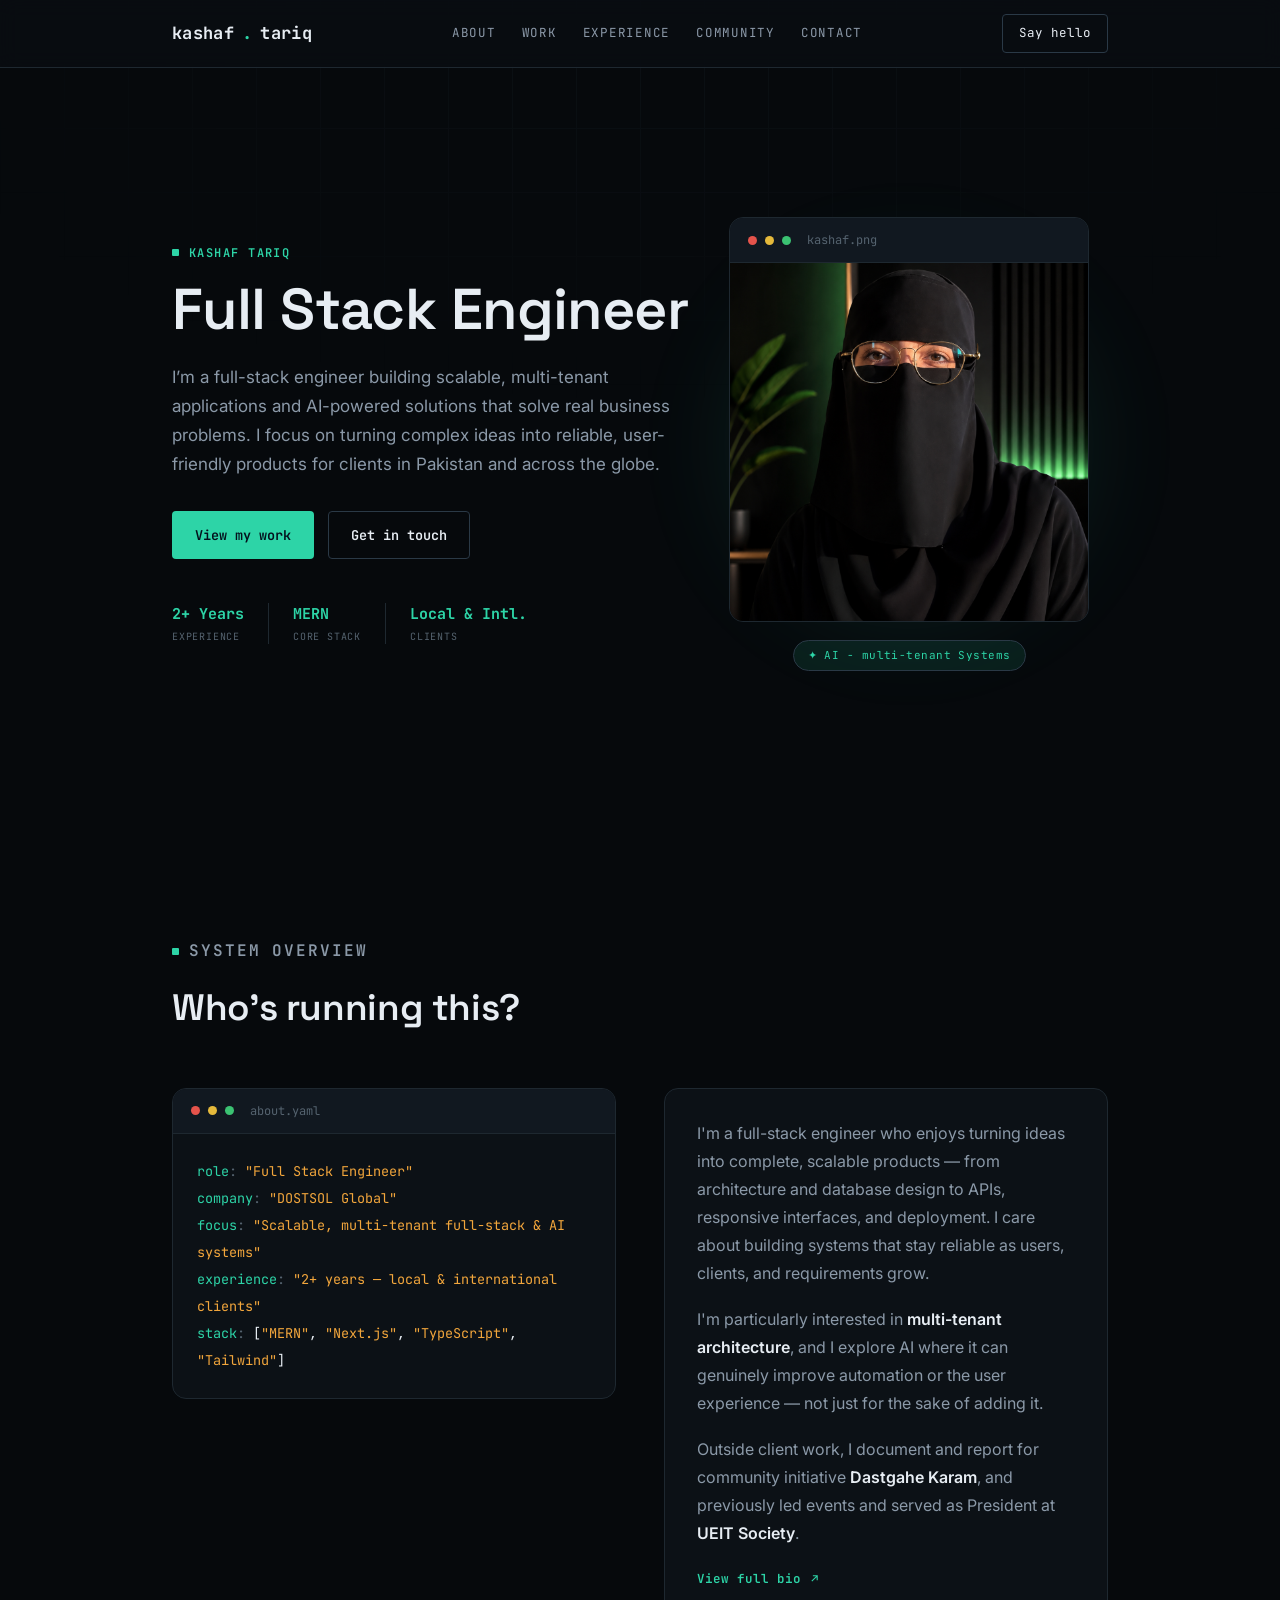
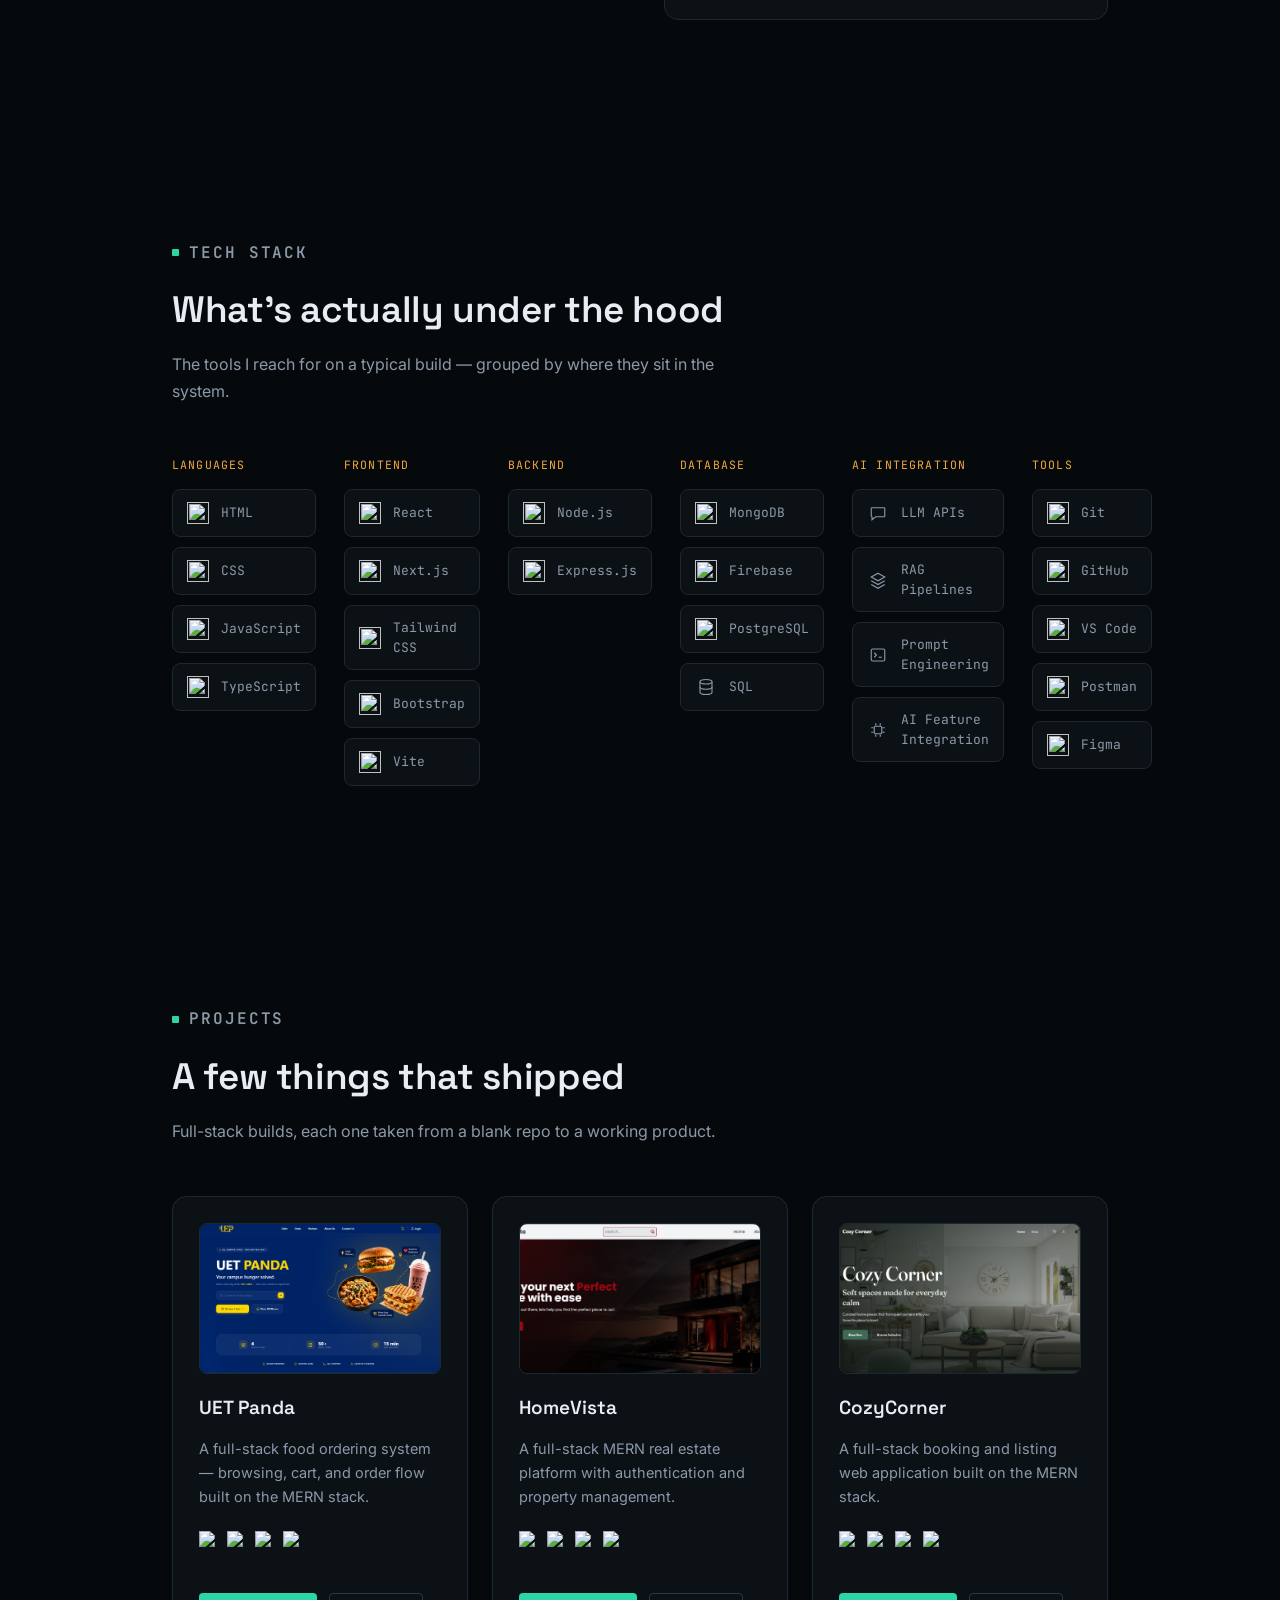
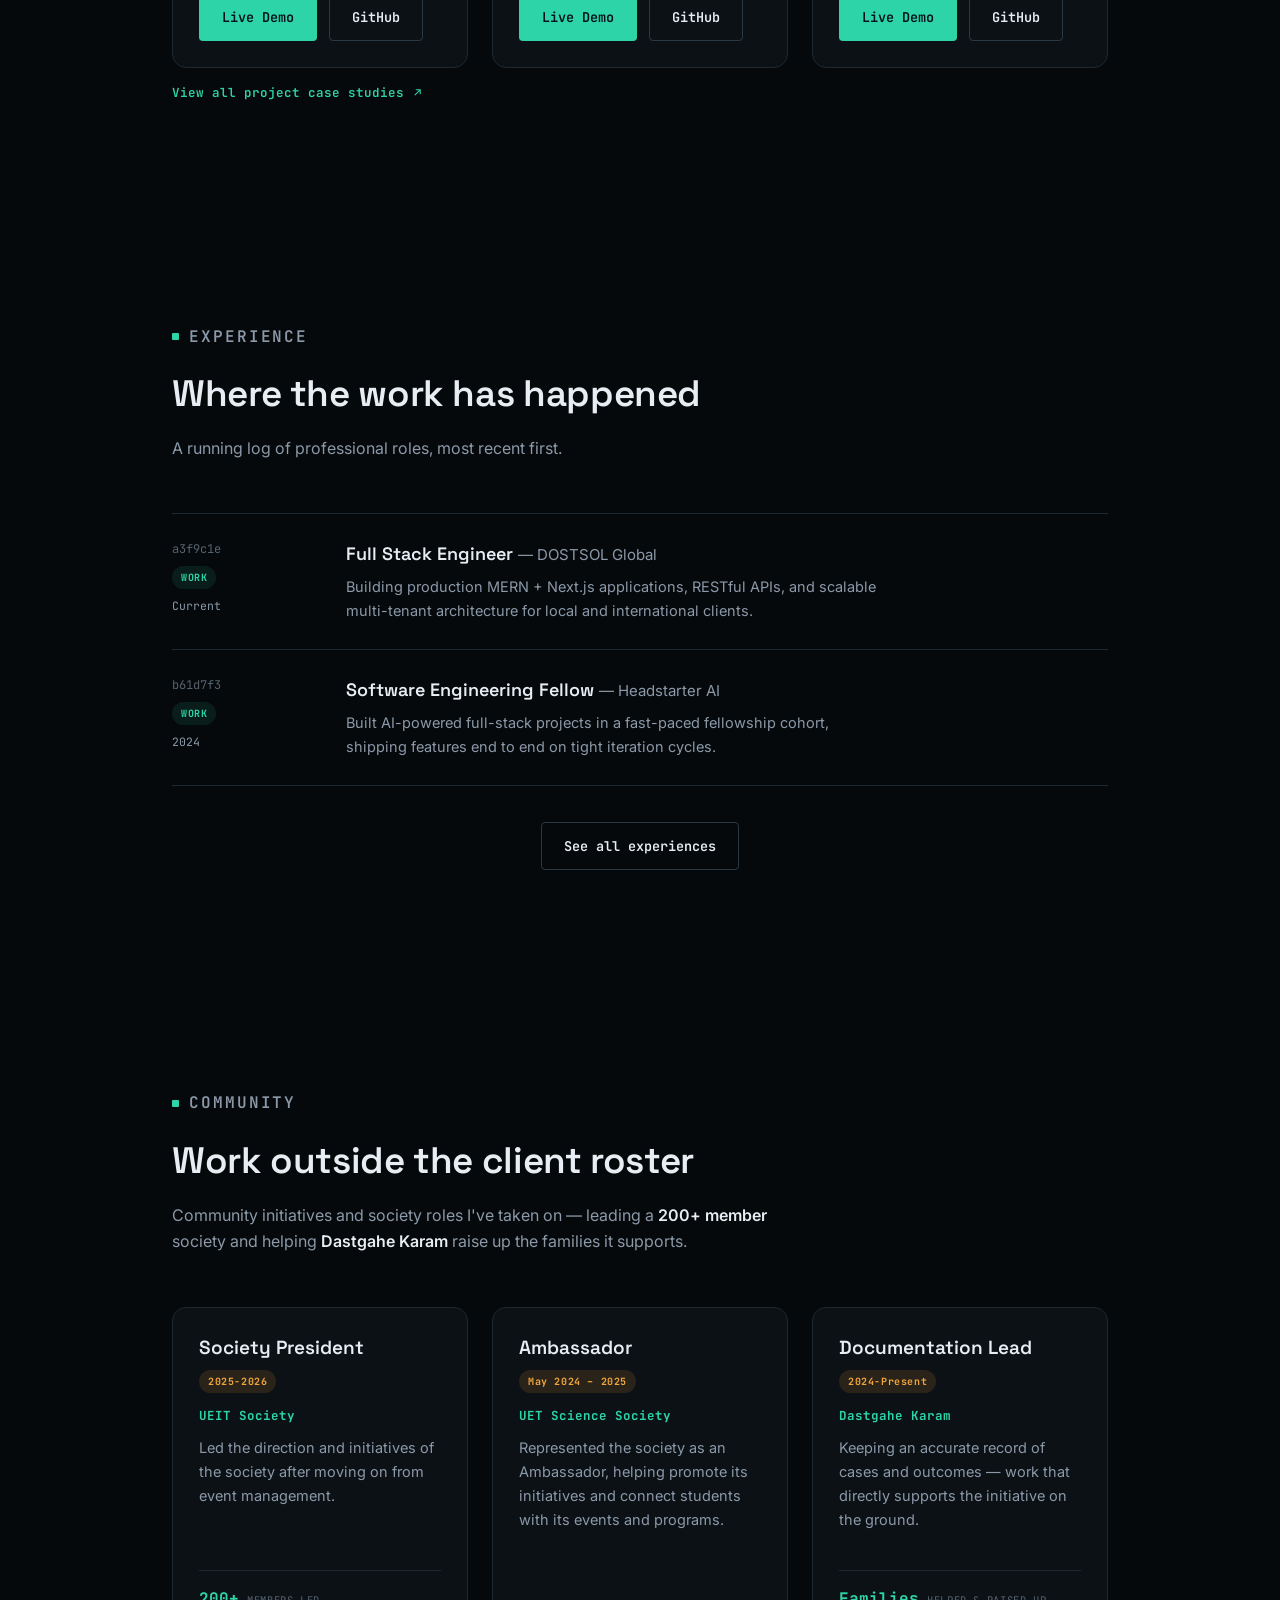
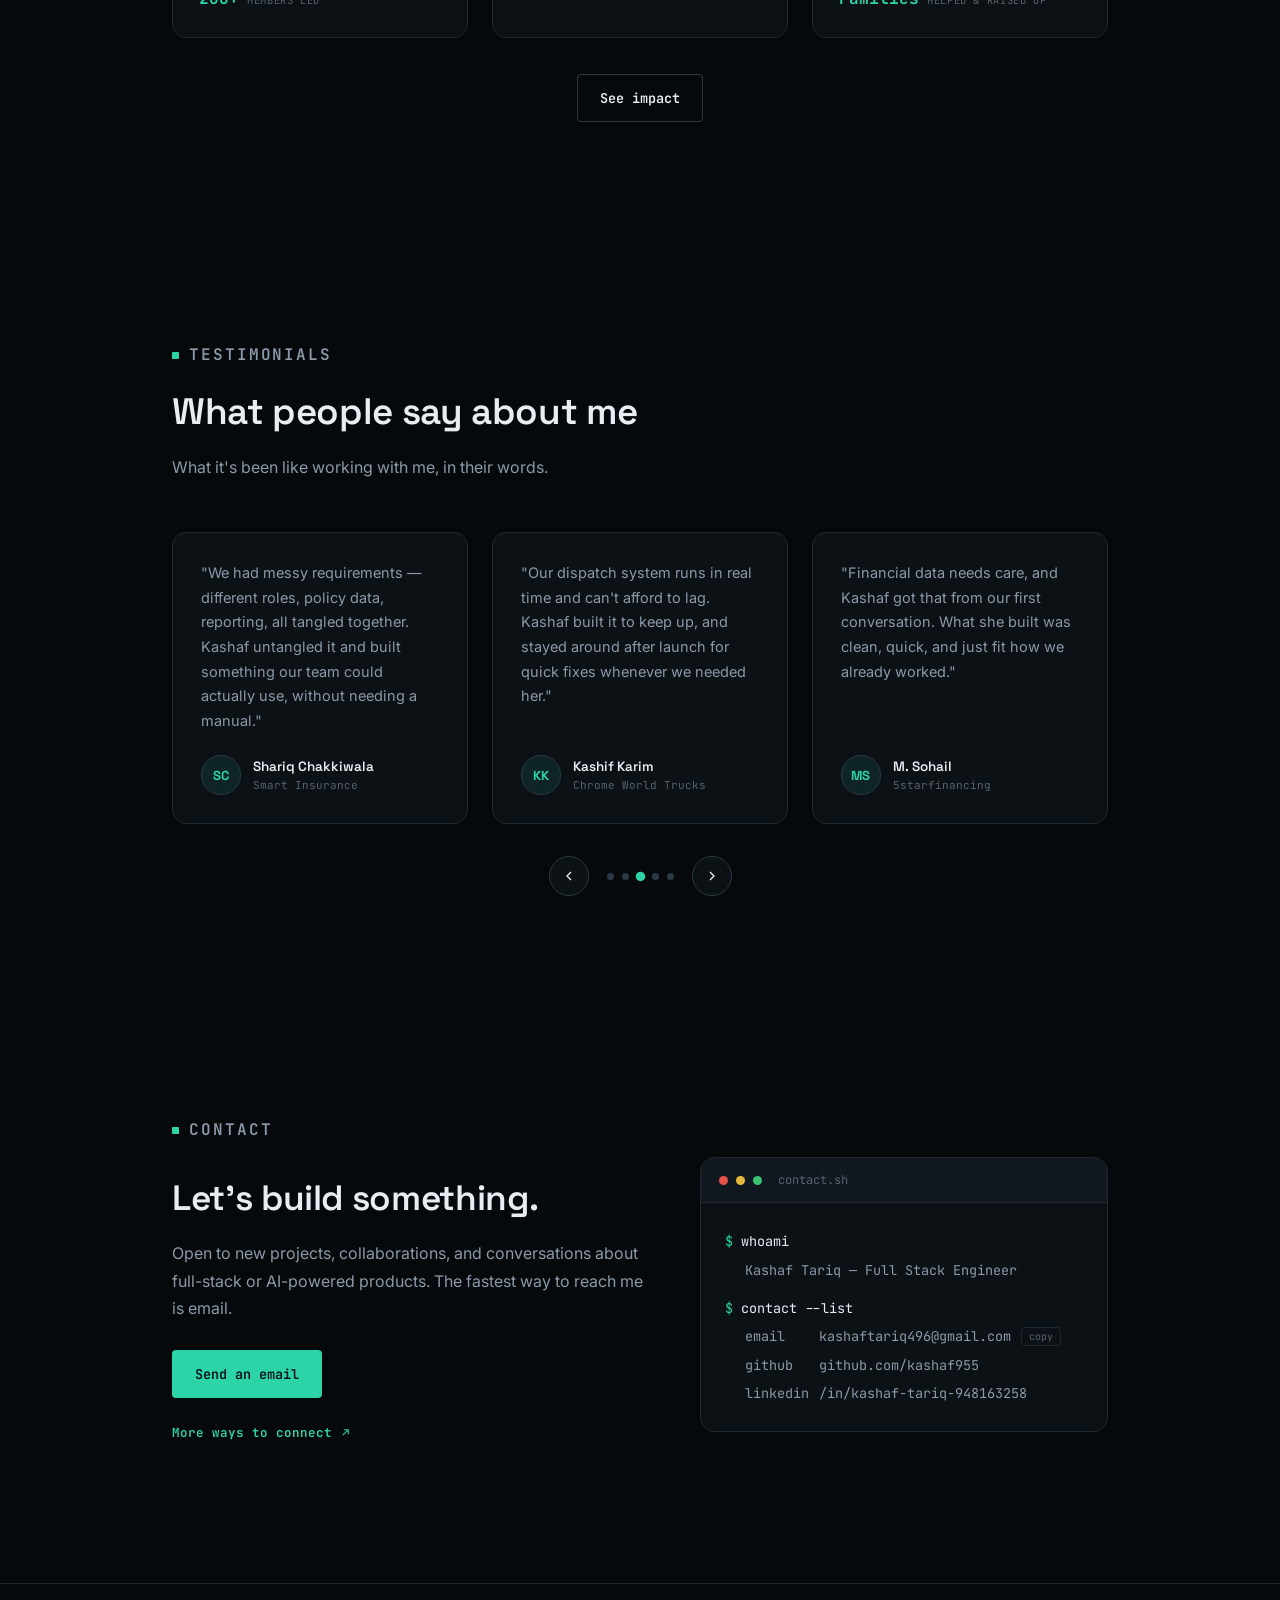
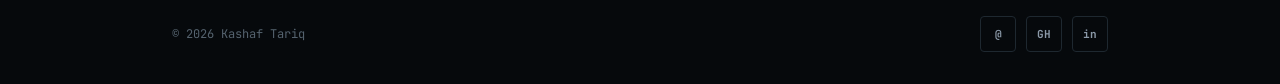
==== commit 1bd36a9b: "Change in testimonial styling" ====
--- a/index.html
+++ b/index.html
@@ -332,26 +332,67 @@
         <h2>What people say about me</h2>
         <p>What it's been like working with me, in their words.</p>
       </div>
-      <div class="testimonial-grid reveal">
-        <div class="testimonial-card">
-          <p class="testimonial-quote">"We came to Kashaf with a pretty messy set of requirements, different user roles, policy data, reporting, all tangled together. She untangled it and built something our team could actually use without needing a manual. A few times she pushed back on the easy way out, and looking back, that's exactly why it still holds up."</p>
-          <p class="testimonial-name">Shariq Chakkiwala <span class="testimonial-role">— Smart Insurance</span></p>
-        </div>
-        <div class="testimonial-card">
-          <p class="testimonial-quote">"Dispatch runs in real time and can't afford to lag, so that was our biggest worry going in. Kashaf built it to keep up, and honestly the part that impressed me more was after launch. Small tweaks, quick fixes, she was still around whenever we needed her."</p>
-          <p class="testimonial-name">Kashif Karim <span class="testimonial-role">— Chrome World Trucks</span></p>
-        </div>
-        <div class="testimonial-card">
-          <p class="testimonial-quote">"Financial data isn't something you can be careless with, and Kashaf got that from our very first conversation. Nothing felt bolted on or rushed. What we ended up with was clean, quick, and it just fit how we already worked, which honestly is rarer than it should be."</p>
-          <p class="testimonial-name">M. Sohail <span class="testimonial-role">— 5starfinancing</span></p>
-        </div>
-        <div class="testimonial-card">
-          <p class="testimonial-quote">"What stood out to me is that Kashaf thinks about the person using the product before she even starts writing code. That kind of ownership isn't common, and it's a big part of why our systems have held up well as we've grown."</p>
-          <p class="testimonial-name">Adil Abdullah <span class="testimonial-role">— DostSol Global</span></p>
-        </div>
-        <div class="testimonial-card">
-          <p class="testimonial-quote">"Our timeline was tight and the backend had a lot of moving parts, so we weren't sure what to expect. Even with the pressure, Kashaf kept the architecture clean and organized. When it came time for handoff, it went a lot smoother than we'd planned for."</p>
-          <p class="testimonial-name">Aftab Khaki <span class="testimonial-role">— ProCloudSource</span></p>
+      <div class="testimonial-carousel reveal">
+        <div class="testimonial-track">
+          <div class="testimonial-card">
+            <p class="testimonial-quote">"We had messy requirements — different roles, policy data, reporting, all tangled together. Kashaf untangled it and built something our team could actually use, without needing a manual."</p>
+            <div class="testimonial-author">
+              <span class="testimonial-avatar">SC</span>
+              <div>
+                <p class="testimonial-name">Shariq Chakkiwala</p>
+                <p class="testimonial-role">Smart Insurance</p>
+              </div>
+            </div>
+          </div>
+          <div class="testimonial-card">
+            <p class="testimonial-quote">"Our dispatch system runs in real time and can't afford to lag. Kashaf built it to keep up, and stayed around after launch for quick fixes whenever we needed her."</p>
+            <div class="testimonial-author">
+              <span class="testimonial-avatar">KK</span>
+              <div>
+                <p class="testimonial-name">Kashif Karim</p>
+                <p class="testimonial-role">Chrome World Trucks</p>
+              </div>
+            </div>
+          </div>
+          <div class="testimonial-card">
+            <p class="testimonial-quote">"Financial data needs care, and Kashaf got that from our first conversation. What she built was clean, quick, and just fit how we already worked."</p>
+            <div class="testimonial-author">
+              <span class="testimonial-avatar">MS</span>
+              <div>
+                <p class="testimonial-name">M. Sohail</p>
+                <p class="testimonial-role">5starfinancing</p>
+              </div>
+            </div>
+          </div>
+          <div class="testimonial-card">
+            <p class="testimonial-quote">"Kashaf thinks about the person using the product before she even starts writing code. That ownership is a big part of why our systems have held up as we've grown."</p>
+            <div class="testimonial-author">
+              <span class="testimonial-avatar">AA</span>
+              <div>
+                <p class="testimonial-name">Adil Abdullah</p>
+                <p class="testimonial-role">DostSol Global</p>
+              </div>
+            </div>
+          </div>
+          <div class="testimonial-card">
+            <p class="testimonial-quote">"Our timeline was tight and the backend had a lot of moving parts. Kashaf kept the architecture clean, and handoff went a lot smoother than we'd planned for."</p>
+            <div class="testimonial-author">
+              <span class="testimonial-avatar">AK</span>
+              <div>
+                <p class="testimonial-name">Aftab Khaki</p>
+                <p class="testimonial-role">ProCloudSource</p>
+              </div>
+            </div>
+          </div>
+        </div>
+        <div class="carousel-controls">
+          <button class="carousel-btn" type="button" data-carousel-prev aria-label="Previous testimonial">
+            <svg viewBox="0 0 24 24" fill="none" stroke="currentColor" stroke-width="2"><path d="M15 18l-6-6 6-6"/></svg>
+          </button>
+          <div class="carousel-dots" data-carousel-dots></div>
+          <button class="carousel-btn" type="button" data-carousel-next aria-label="Next testimonial">
+            <svg viewBox="0 0 24 24" fill="none" stroke="currentColor" stroke-width="2"><path d="M9 6l6 6-6 6"/></svg>
+          </button>
         </div>
       </div>
     </div>
--- a/assets/styles.css
+++ b/assets/styles.css
@@ -288,19 +288,30 @@
 .impact-sub-label{display:flex; align-items:center; gap:8px; font-family:var(--font-display); font-size:15.5px; font-weight:600; margin-bottom:12px;}
 .impact-sub-label::before{content:""; width:6px; height:6px; background:var(--accent); border-radius:50%; flex-shrink:0;}
 
-/* ---------- testimonials ---------- */
-.testimonial-grid{display:grid; grid-template-columns:repeat(3,1fr); gap:24px;}
-.testimonial-card{background:var(--panel); border:1px solid var(--border); border-radius:var(--radius-lg); padding:28px; display:flex; flex-direction:column; transition:border-color .18s ease, transform .18s ease;}
+/* ---------- testimonials carousel ---------- */
+.testimonial-carousel{position:relative;}
+.testimonial-track{display:flex; gap:24px; overflow-x:auto; scroll-snap-type:x mandatory; scroll-behavior:smooth; -webkit-overflow-scrolling:touch; padding-bottom:4px; scrollbar-width:none; -ms-overflow-style:none;}
+.testimonial-track::-webkit-scrollbar{display:none;}
+.testimonial-card{background:var(--panel); border:1px solid var(--border); border-radius:var(--radius-lg); padding:28px; display:flex; flex-direction:column; flex:0 0 calc(33.333% - 16px); scroll-snap-align:start; transition:border-color .18s ease, transform .18s ease;}
 .testimonial-card:hover{border-color:var(--accent); transform:translateY(-4px);}
-.testimonial-quote{color:var(--text-dim); font-size:14.5px; line-height:1.7; margin-bottom:18px; flex-grow:1;}
+.testimonial-quote{color:var(--text-dim); font-size:14.5px; line-height:1.7; margin-bottom:22px; flex-grow:1;}
+.testimonial-author{display:flex; align-items:center; gap:12px;}
+.testimonial-avatar{width:40px; height:40px; border-radius:50%; background:var(--accent-soft); border:1px solid var(--border-strong); display:flex; align-items:center; justify-content:center; font-family:var(--font-display); font-weight:700; color:var(--accent); font-size:13px; flex-shrink:0;}
 .testimonial-name{font-family:var(--font-display); font-size:13.5px; font-weight:600; color:var(--text);}
-.testimonial-role{font-family:var(--font-mono); font-size:11px; font-weight:400; color:var(--text-faint);}
+.testimonial-role{font-family:var(--font-mono); font-size:11px; color:var(--text-faint);}
+.carousel-controls{display:flex; align-items:center; justify-content:center; gap:18px; margin-top:28px;}
+.carousel-btn{width:40px; height:40px; flex-shrink:0; border-radius:50%; border:1px solid var(--border-strong); background:var(--panel); color:var(--text); display:flex; align-items:center; justify-content:center; cursor:pointer; transition:border-color .15s ease, color .15s ease, transform .15s ease;}
+.carousel-btn:hover{border-color:var(--accent); color:var(--accent); transform:translateY(-2px);}
+.carousel-btn svg{width:16px; height:16px;}
+.carousel-dots{display:flex; align-items:center; gap:8px;}
+.carousel-dot{width:7px; height:7px; padding:0; border:none; border-radius:50%; background:var(--border-strong); cursor:pointer; transition:background .2s ease, transform .2s ease;}
+.carousel-dot.is-active{background:var(--accent); transform:scale(1.35);}
 
 @media (max-width:980px){
-  .testimonial-grid{grid-template-columns:1fr 1fr;}
+  .testimonial-card{flex-basis:calc(50% - 12px);}
 }
 @media (max-width:640px){
-  .testimonial-grid{grid-template-columns:1fr;}
+  .testimonial-card{flex-basis:100%;}
 }
 
 /* ---------- fancy cursor (desktop pointers only) ---------- */
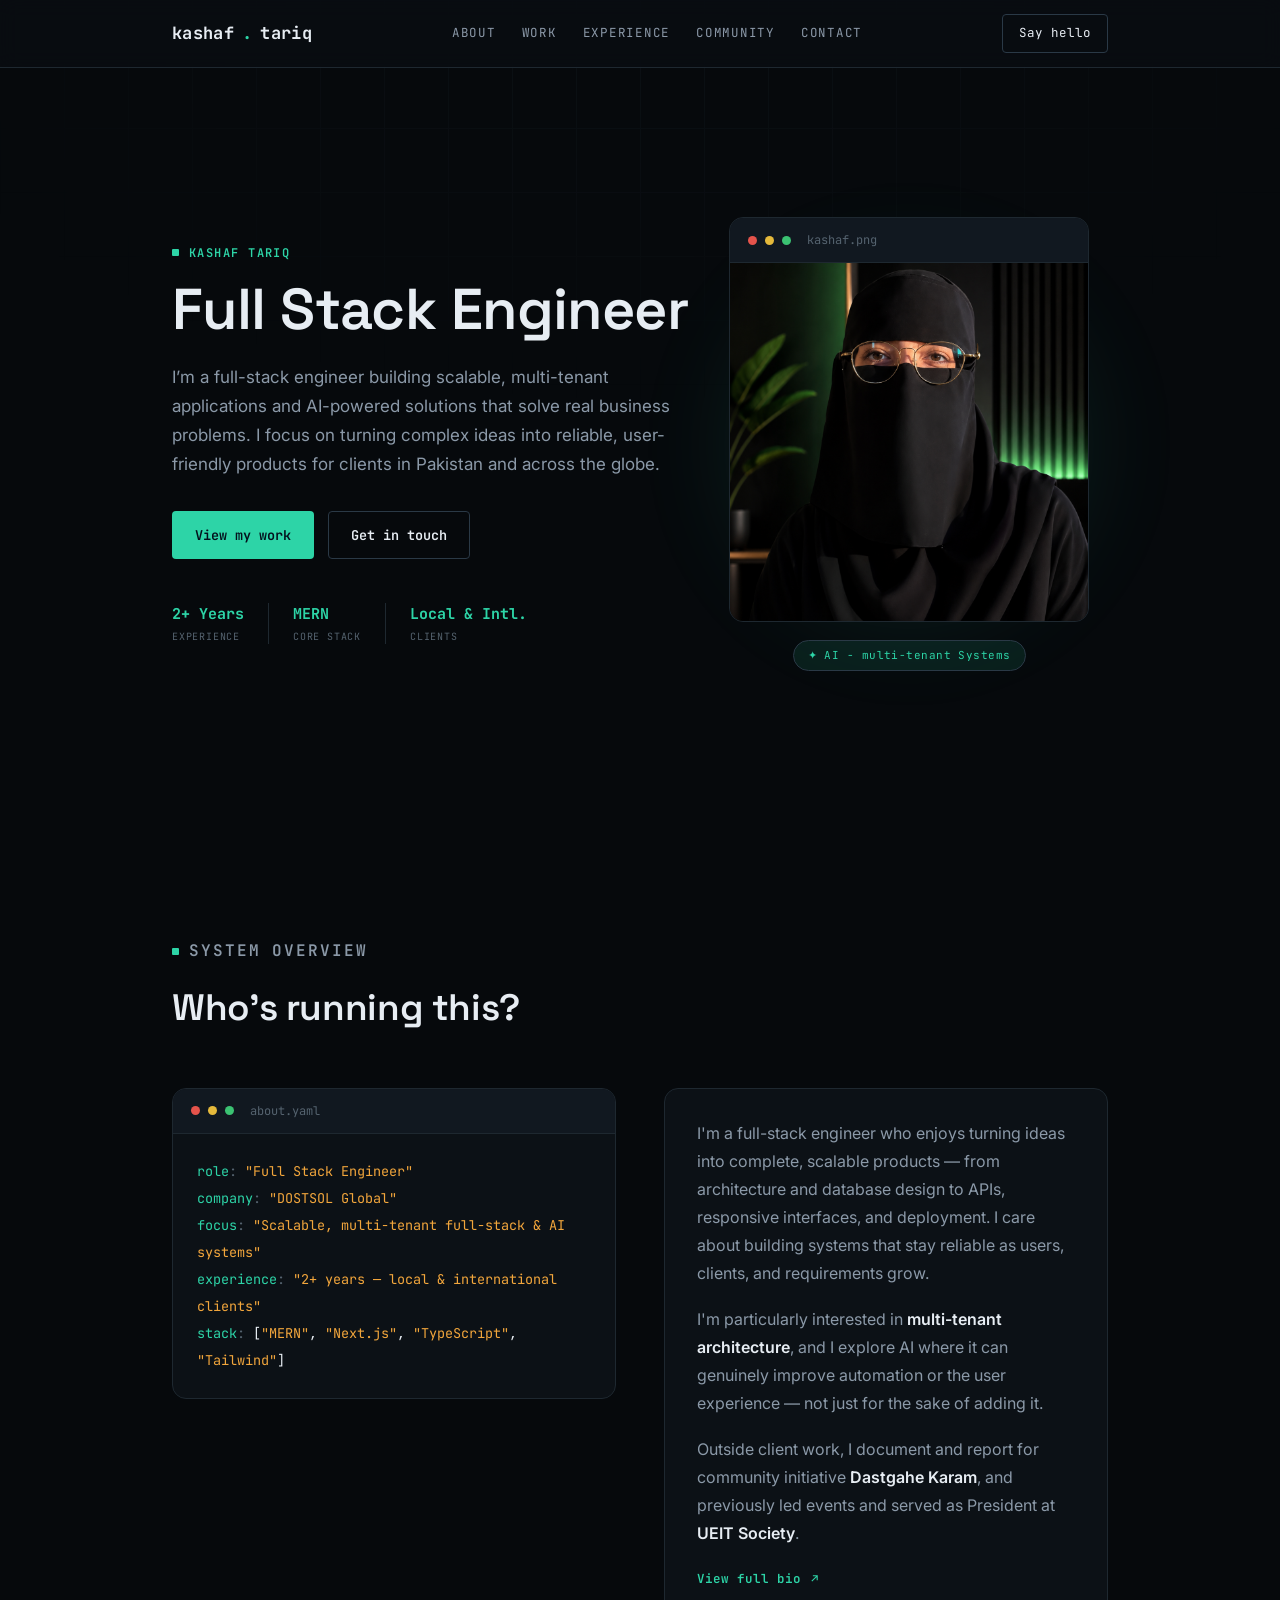
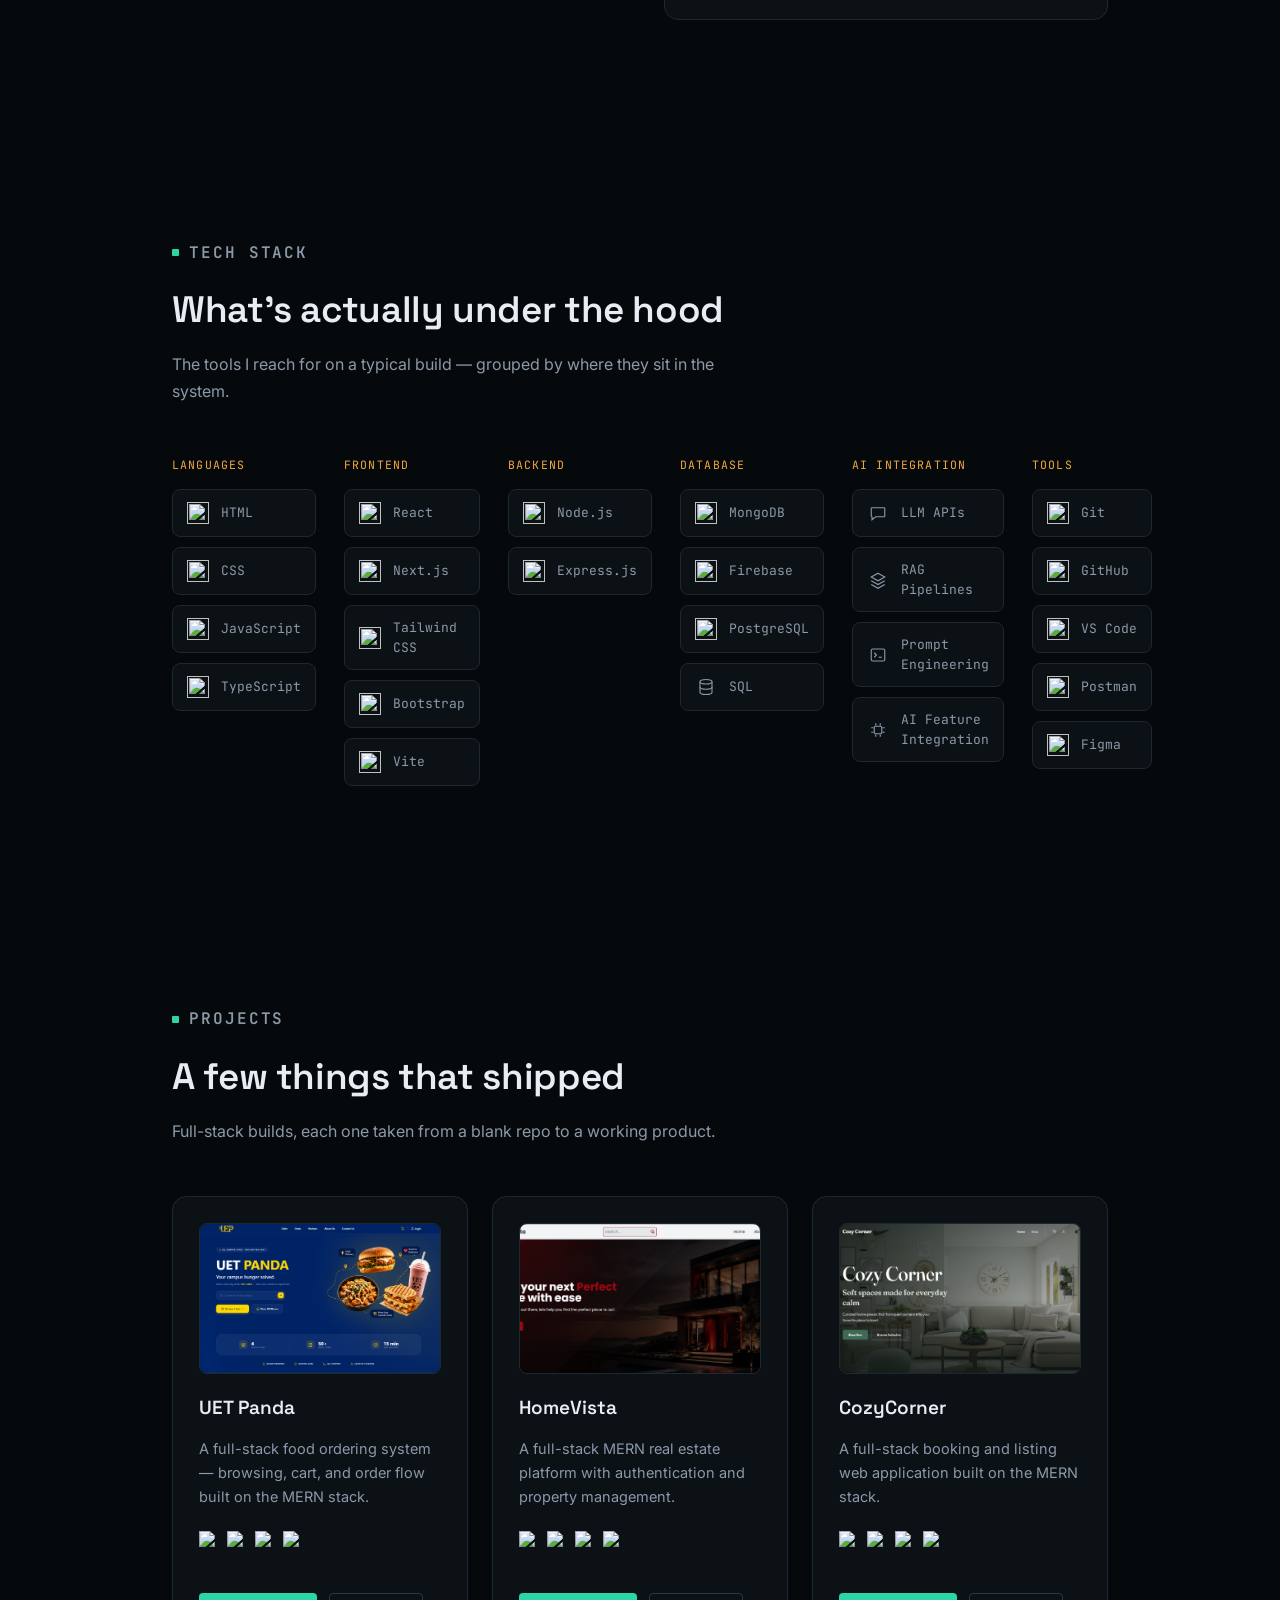
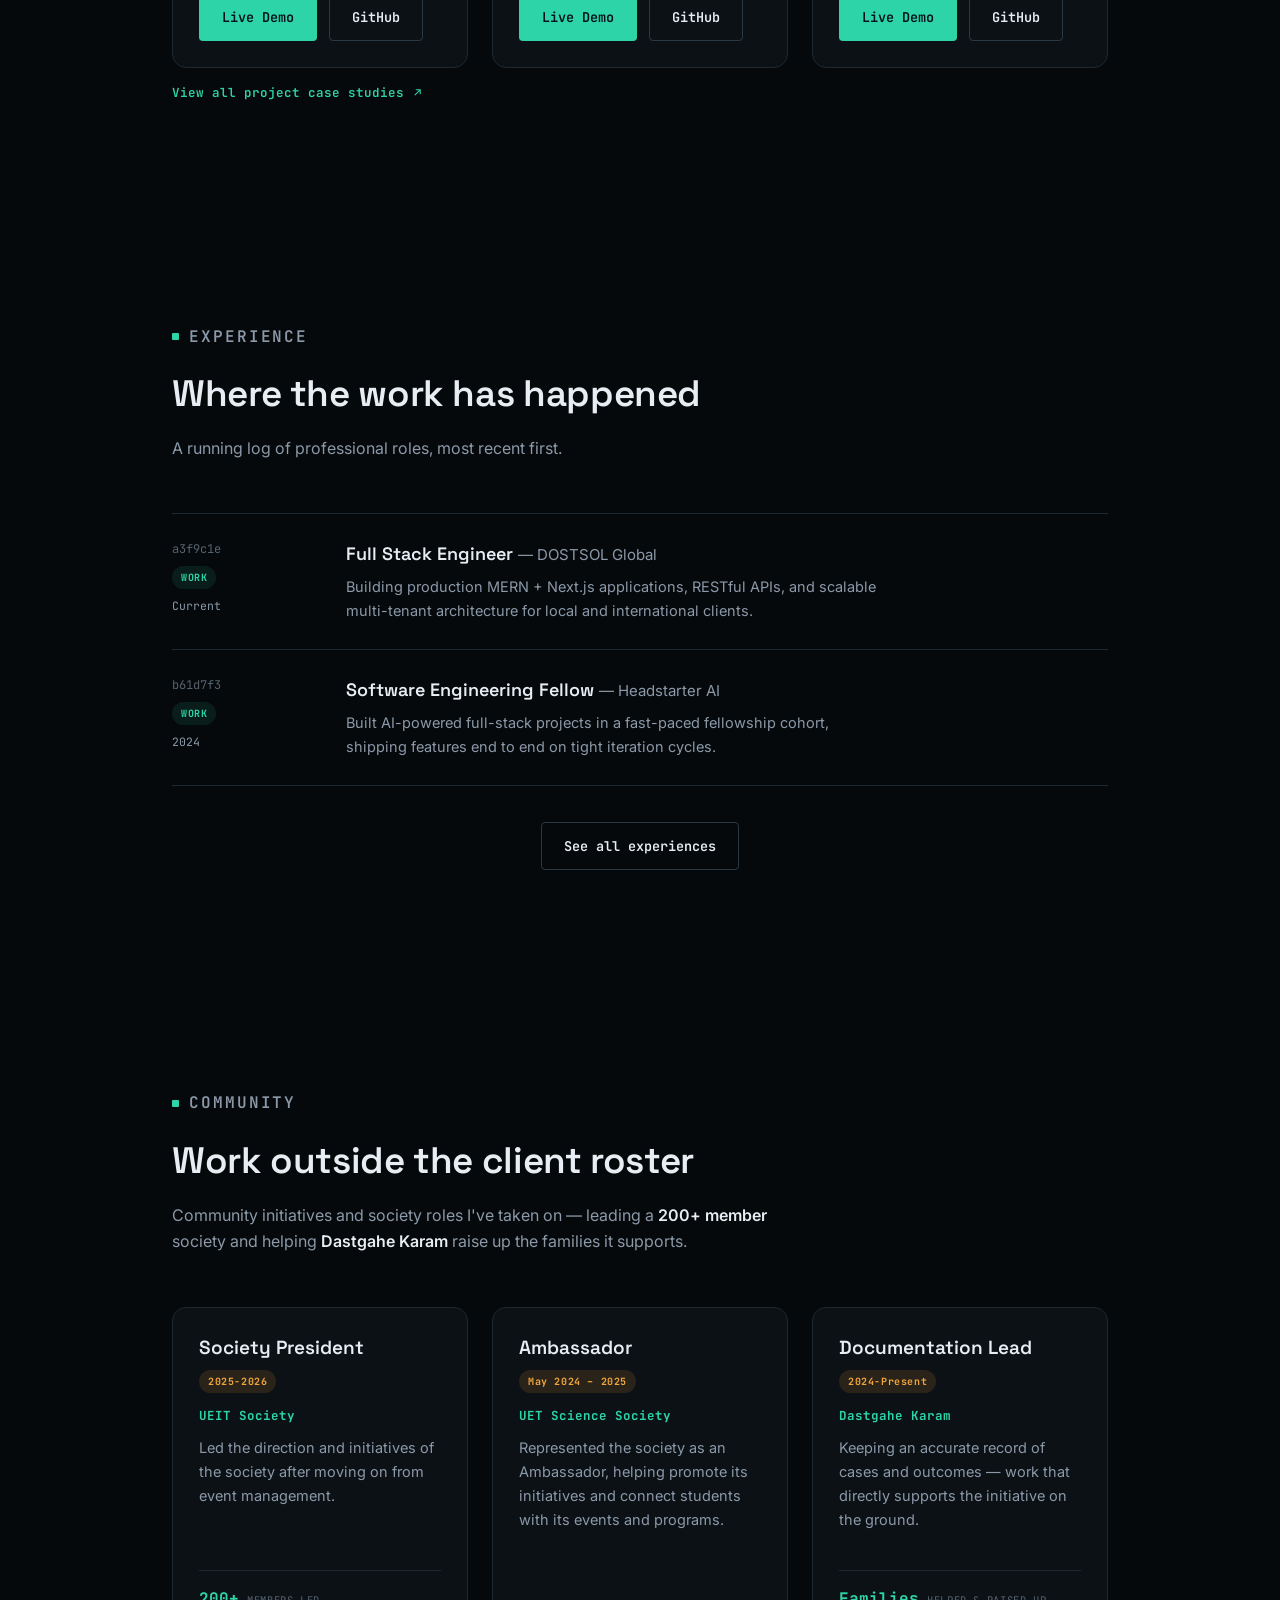
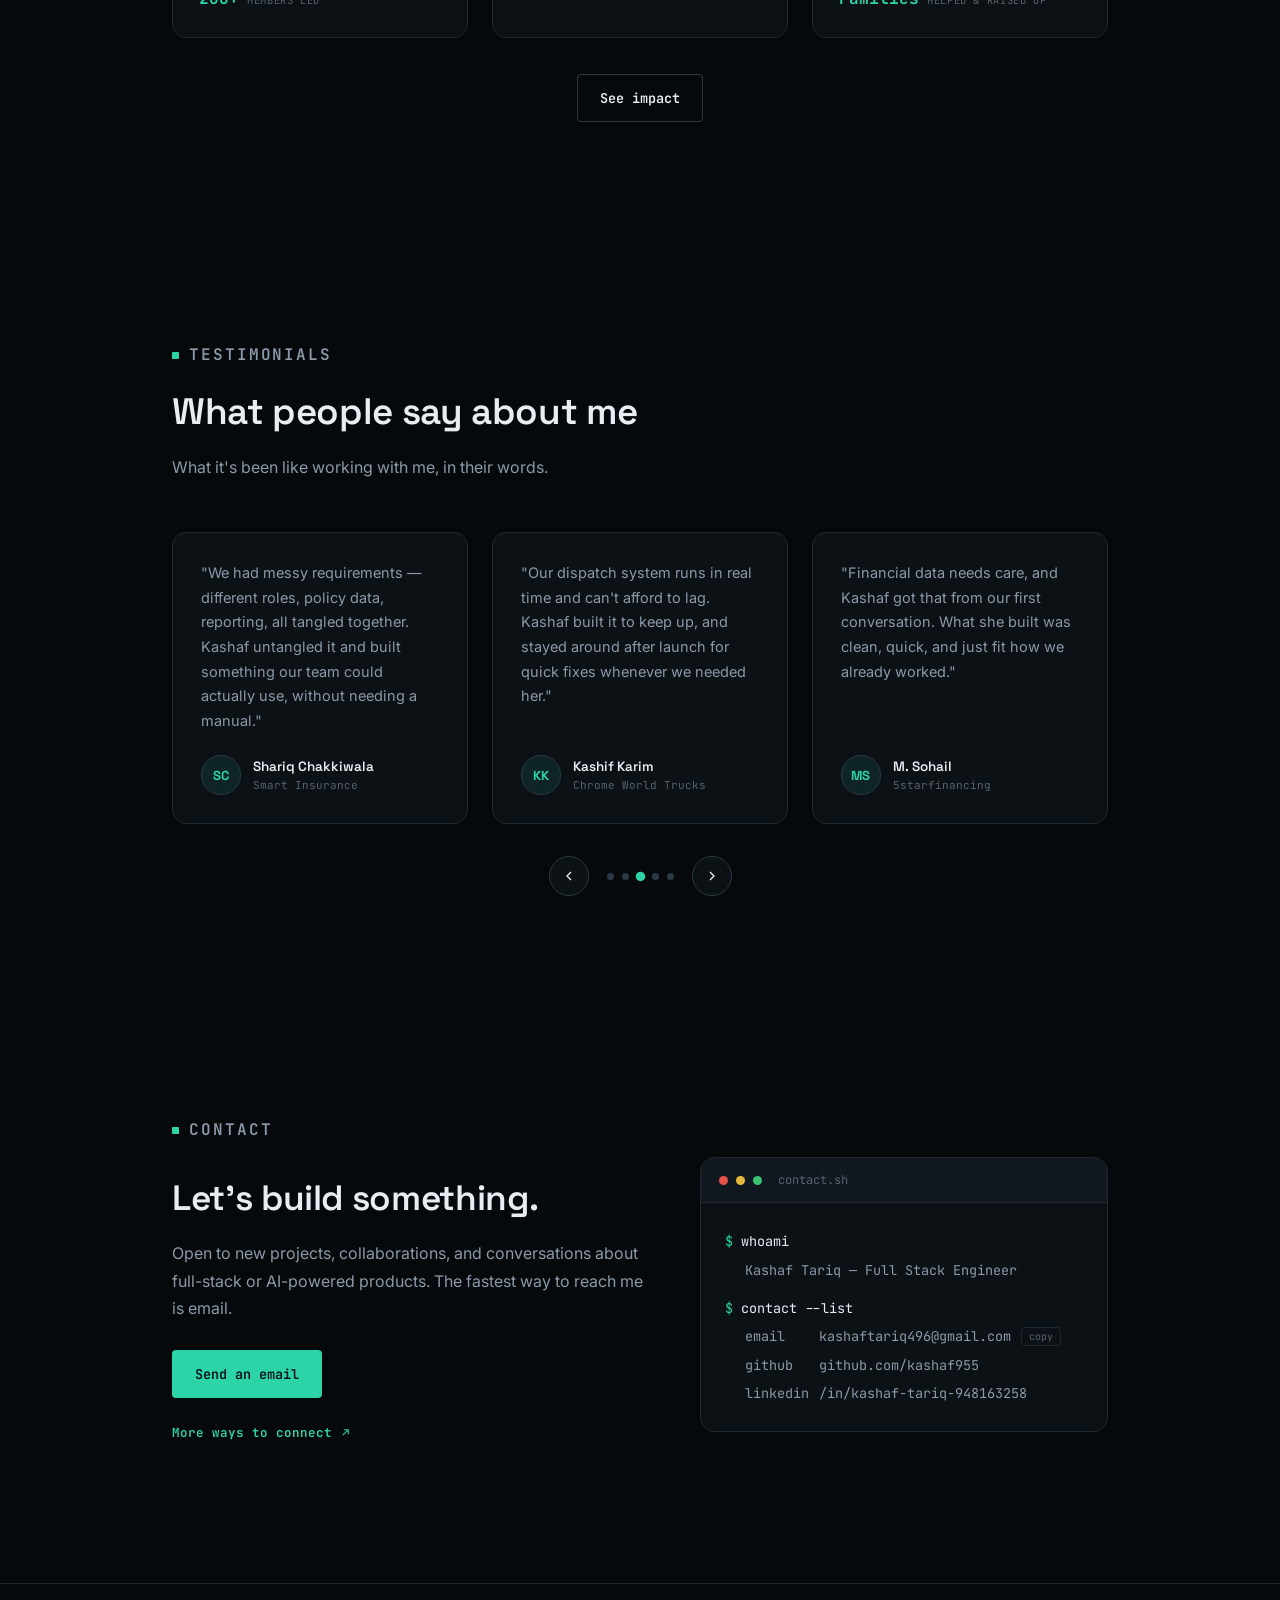
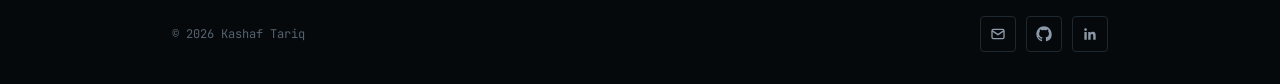
==== commit b13d66df: "Footer social icon add" ====
--- a/index.html
+++ b/index.html
@@ -434,9 +434,15 @@
   <div class="container footer-inner">
     <span class="footer-text">© <span id="year"></span> Kashaf Tariq</span>
     <div class="social-row">
-      <a class="social-badge" href="mailto:kashaftariq496@gmail.com" aria-label="Email">@</a>
-      <a class="social-badge" href="https://github.com/kashaf955" target="_blank" rel="noopener" aria-label="GitHub">GH</a>
-      <a class="social-badge" href="https://www.linkedin.com/in/kashaf-tariq-948163258/" target="_blank" rel="noopener" aria-label="LinkedIn">in</a>
+      <a class="social-badge" href="mailto:kashaftariq496@gmail.com" aria-label="Email">
+        <svg viewBox="0 0 24 24" fill="none" stroke="currentColor" stroke-width="2"><rect x="3" y="5" width="18" height="14" rx="2"/><path d="M3 7l9 6 9-6"/></svg>
+      </a>
+      <a class="social-badge" href="https://github.com/kashaf955" target="_blank" rel="noopener" aria-label="GitHub">
+        <svg viewBox="0 0 24 24" fill="currentColor"><path d="M12 .5C5.73.5.5 5.73.5 12c0 5.08 3.29 9.39 7.86 10.91.57.1.78-.25.78-.55 0-.27-.01-1.16-.02-2.11-3.2.7-3.88-1.36-3.88-1.36-.53-1.34-1.29-1.7-1.29-1.7-1.05-.72.08-.7.08-.7 1.17.08 1.78 1.2 1.78 1.2 1.03 1.77 2.71 1.26 3.37.96.1-.75.4-1.26.73-1.55-2.55-.29-5.23-1.28-5.23-5.7 0-1.26.45-2.29 1.19-3.09-.12-.29-.52-1.46.11-3.05 0 0 .97-.31 3.18 1.18a11.1 11.1 0 015.8 0c2.2-1.49 3.17-1.18 3.17-1.18.63 1.59.24 2.76.12 3.05.74.8 1.18 1.83 1.18 3.09 0 4.43-2.69 5.41-5.25 5.69.41.36.78 1.06.78 2.15 0 1.55-.01 2.8-.01 3.18 0 .31.21.66.79.55A10.51 10.51 0 0023.5 12C23.5 5.73 18.27.5 12 .5z"/></svg>
+      </a>
+      <a class="social-badge" href="https://www.linkedin.com/in/kashaf-tariq-948163258/" target="_blank" rel="noopener" aria-label="LinkedIn">
+        <svg viewBox="0 0 24 24" fill="currentColor"><path d="M20.45 20.45h-3.55v-5.57c0-1.33-.02-3.03-1.85-3.03-1.85 0-2.14 1.45-2.14 2.94v5.66H9.36V9h3.41v1.56h.05c.48-.9 1.64-1.85 3.38-1.85 3.62 0 4.29 2.38 4.29 5.48v6.26zM5.34 7.43a2.06 2.06 0 11.02-4.12 2.06 2.06 0 01-.02 4.12zM7.12 20.45H3.56V9h3.56v11.45z"/></svg>
+      </a>
     </div>
   </div>
 </footer>
--- a/assets/styles.css
+++ b/assets/styles.css
@@ -226,7 +226,8 @@
 .footer-inner{display:flex; align-items:center; justify-content:space-between; flex-wrap:wrap; gap:16px;}
 .footer-text{font-family:var(--font-mono); font-size:12px; color:var(--text-faint);}
 .social-row{display:flex; gap:10px;}
-.social-badge{width:36px; height:36px; display:flex; align-items:center; justify-content:center; border:1px solid var(--border); border-radius:var(--radius-sm); font-family:var(--font-mono); font-size:11px; font-weight:700; color:var(--text-dim); transition:border-color .15s ease, color .15s ease, transform .15s ease;}
+.social-badge{width:36px; height:36px; display:flex; align-items:center; justify-content:center; border:1px solid var(--border); border-radius:var(--radius-sm); color:var(--text-dim); transition:border-color .15s ease, color .15s ease, transform .15s ease;}
+.social-badge svg{width:16px; height:16px;}
 .social-badge:hover{border-color:var(--accent); color:var(--accent); transform:translateY(-2px);}
 
 /* ---------- detail pages ---------- */
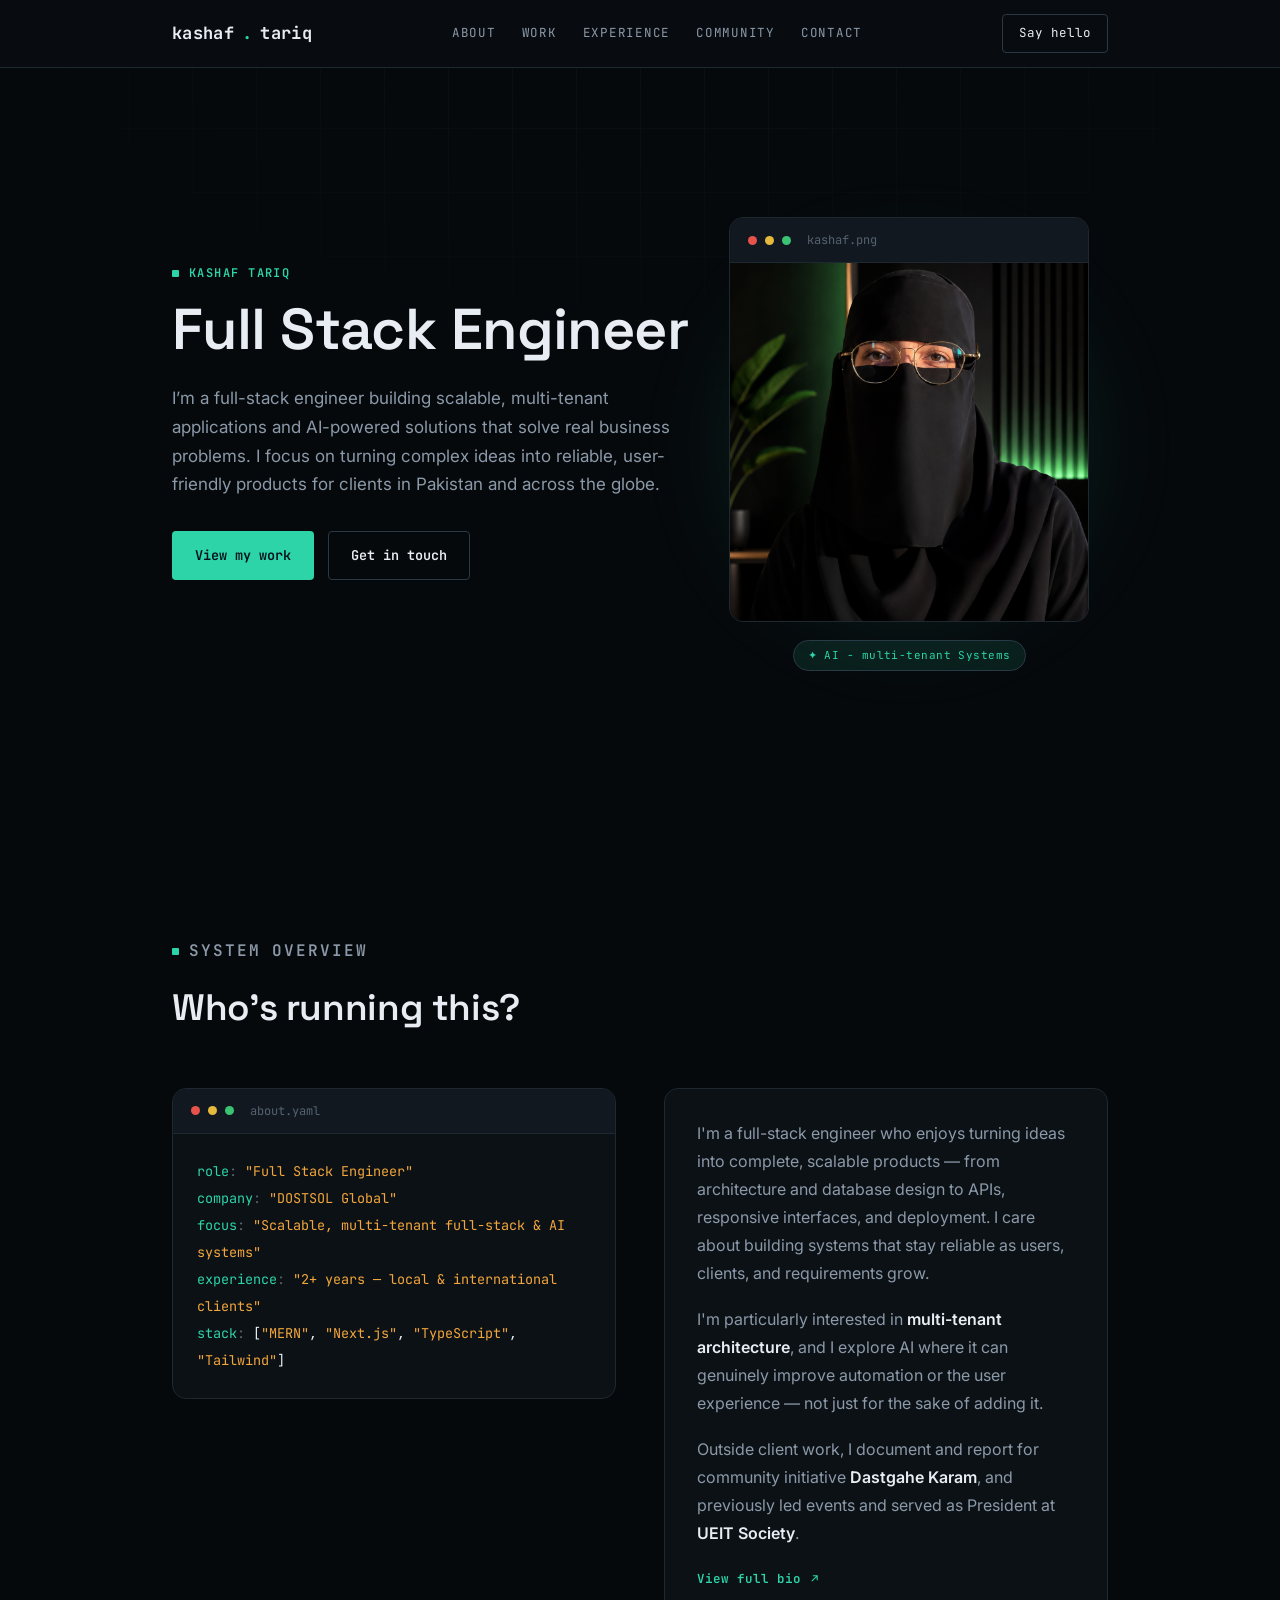
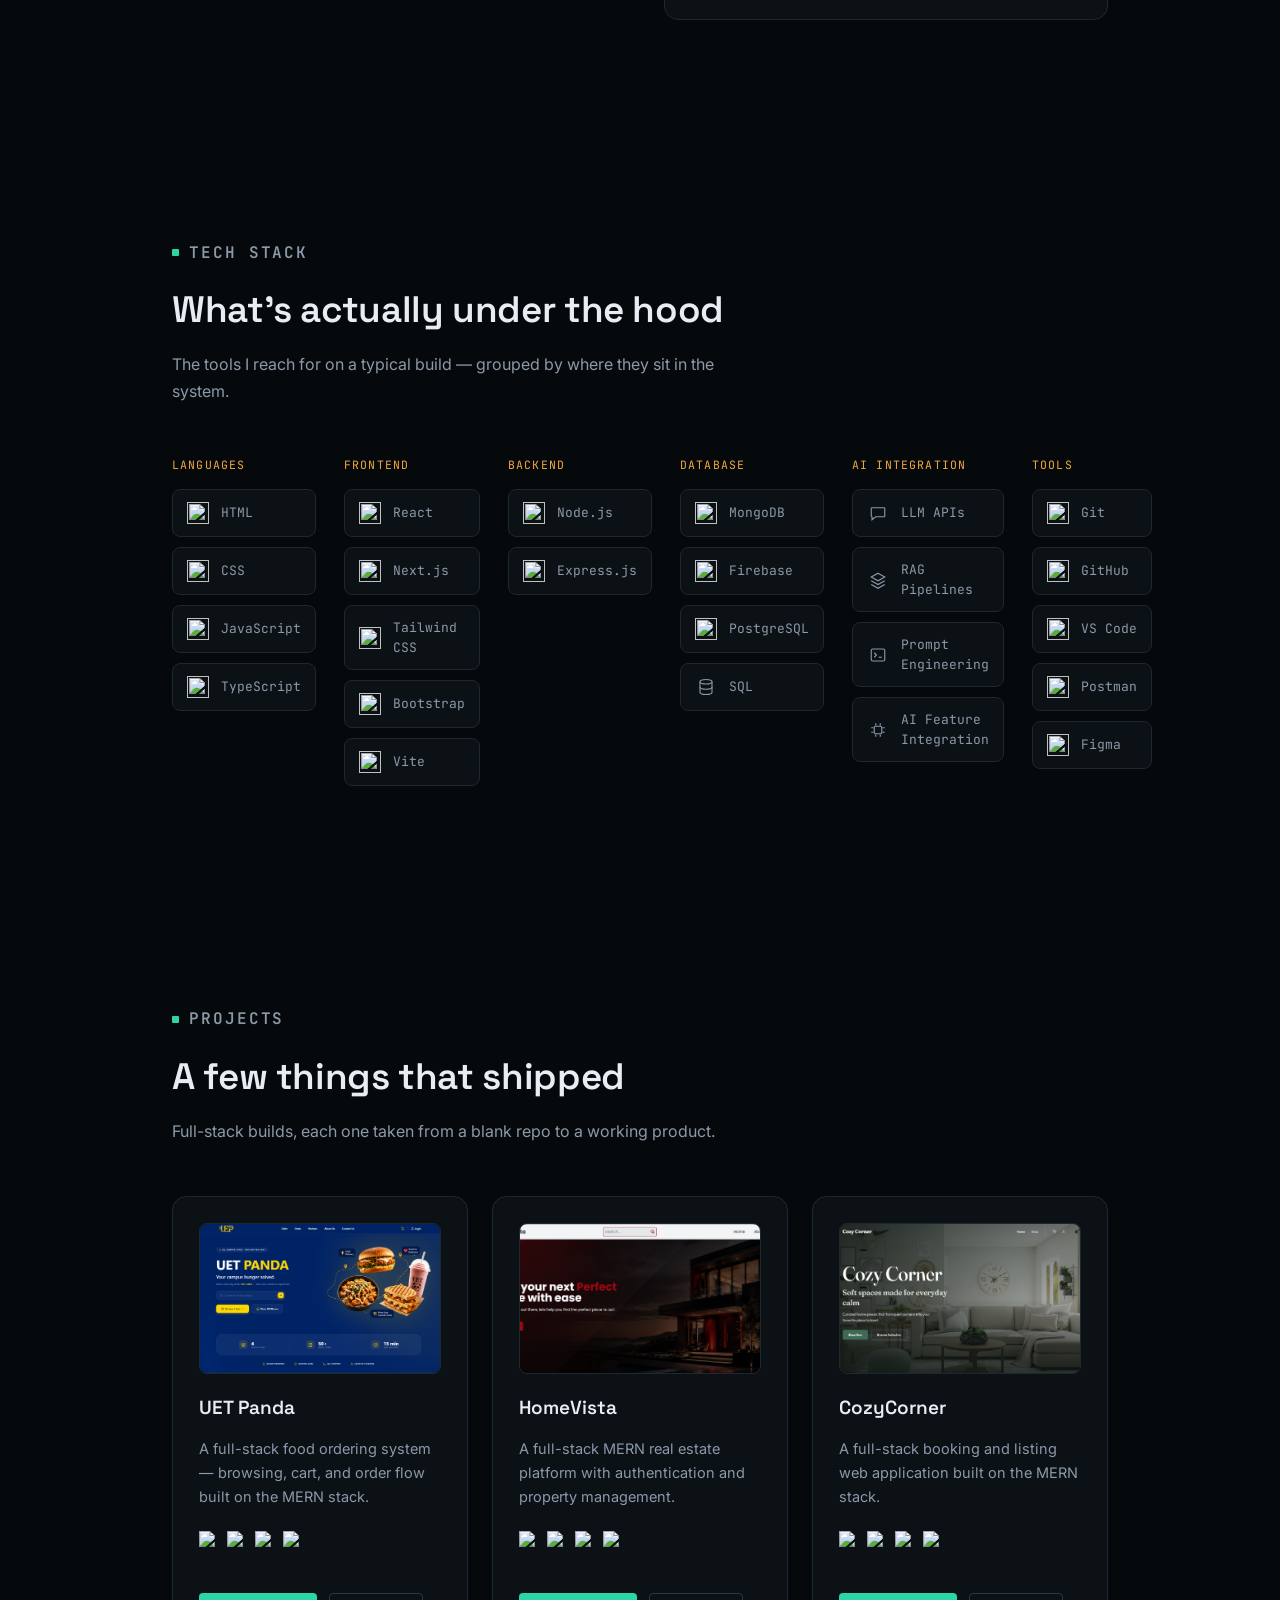
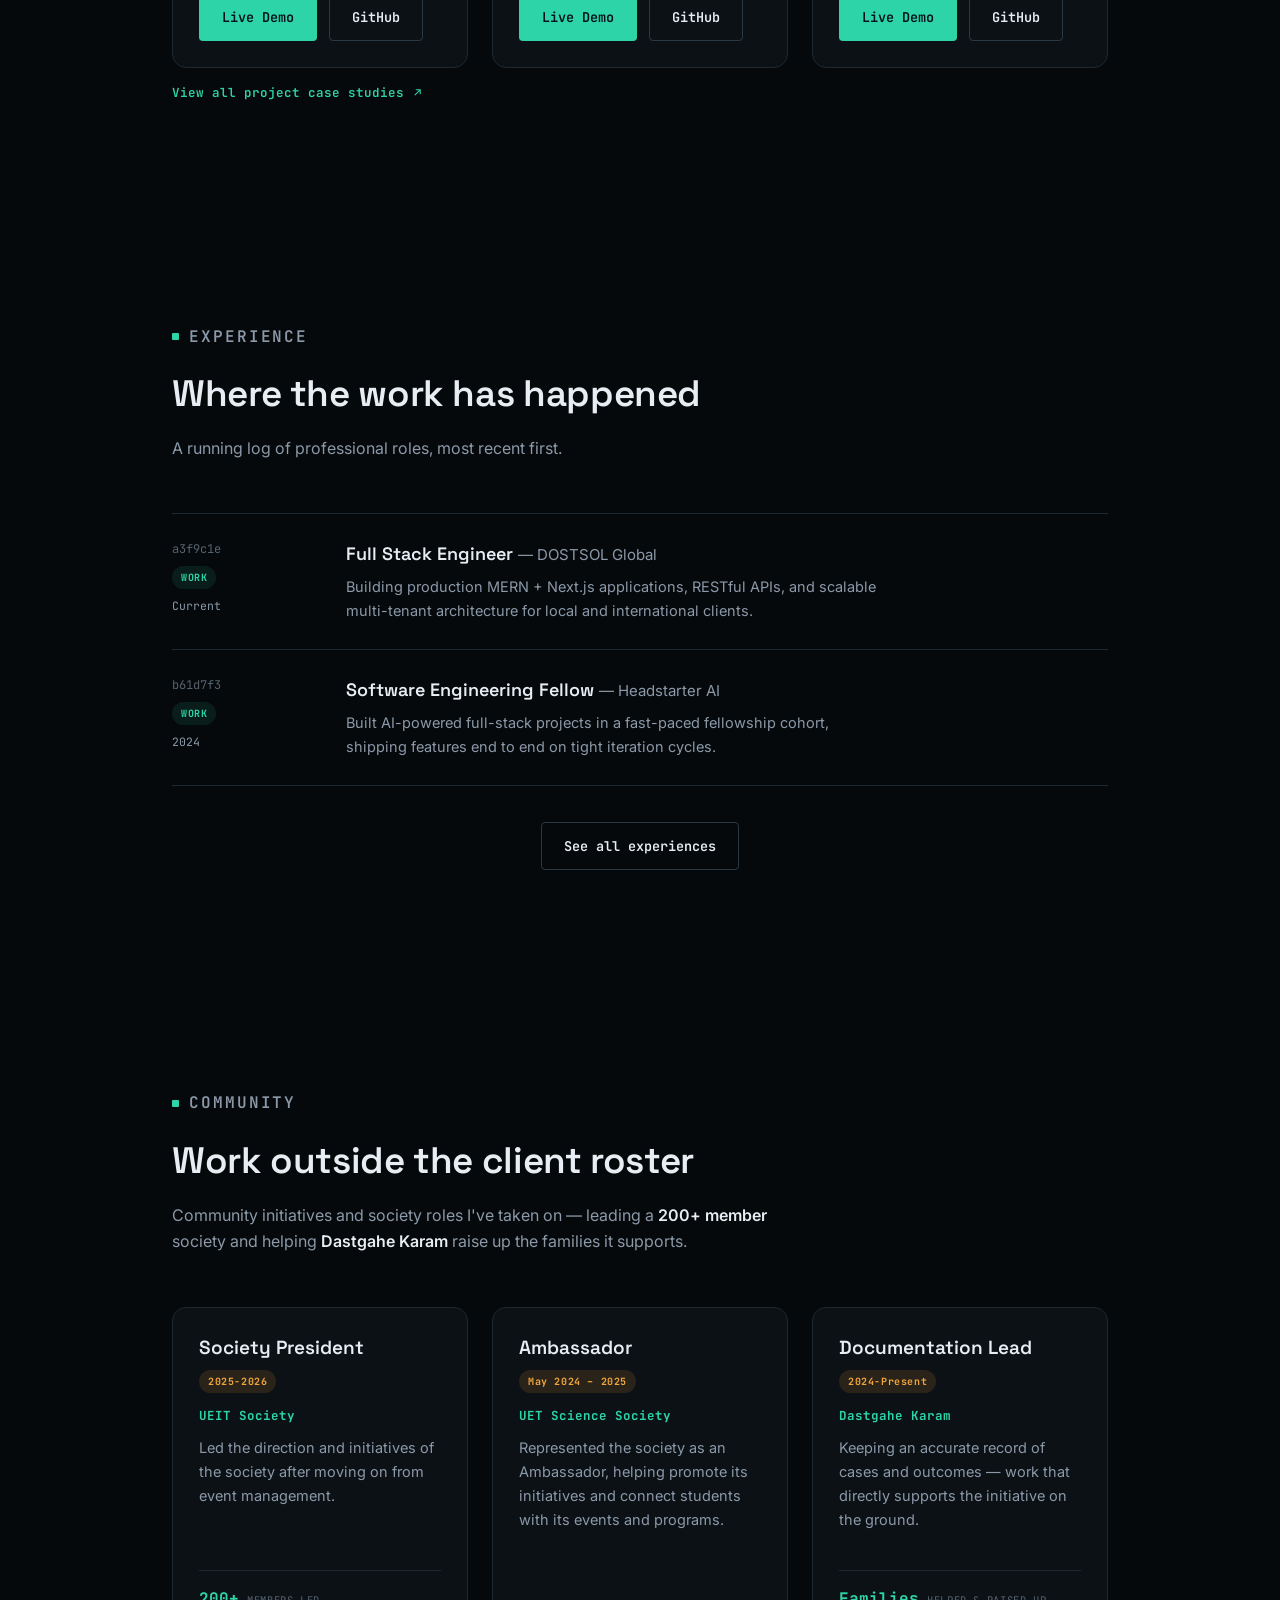
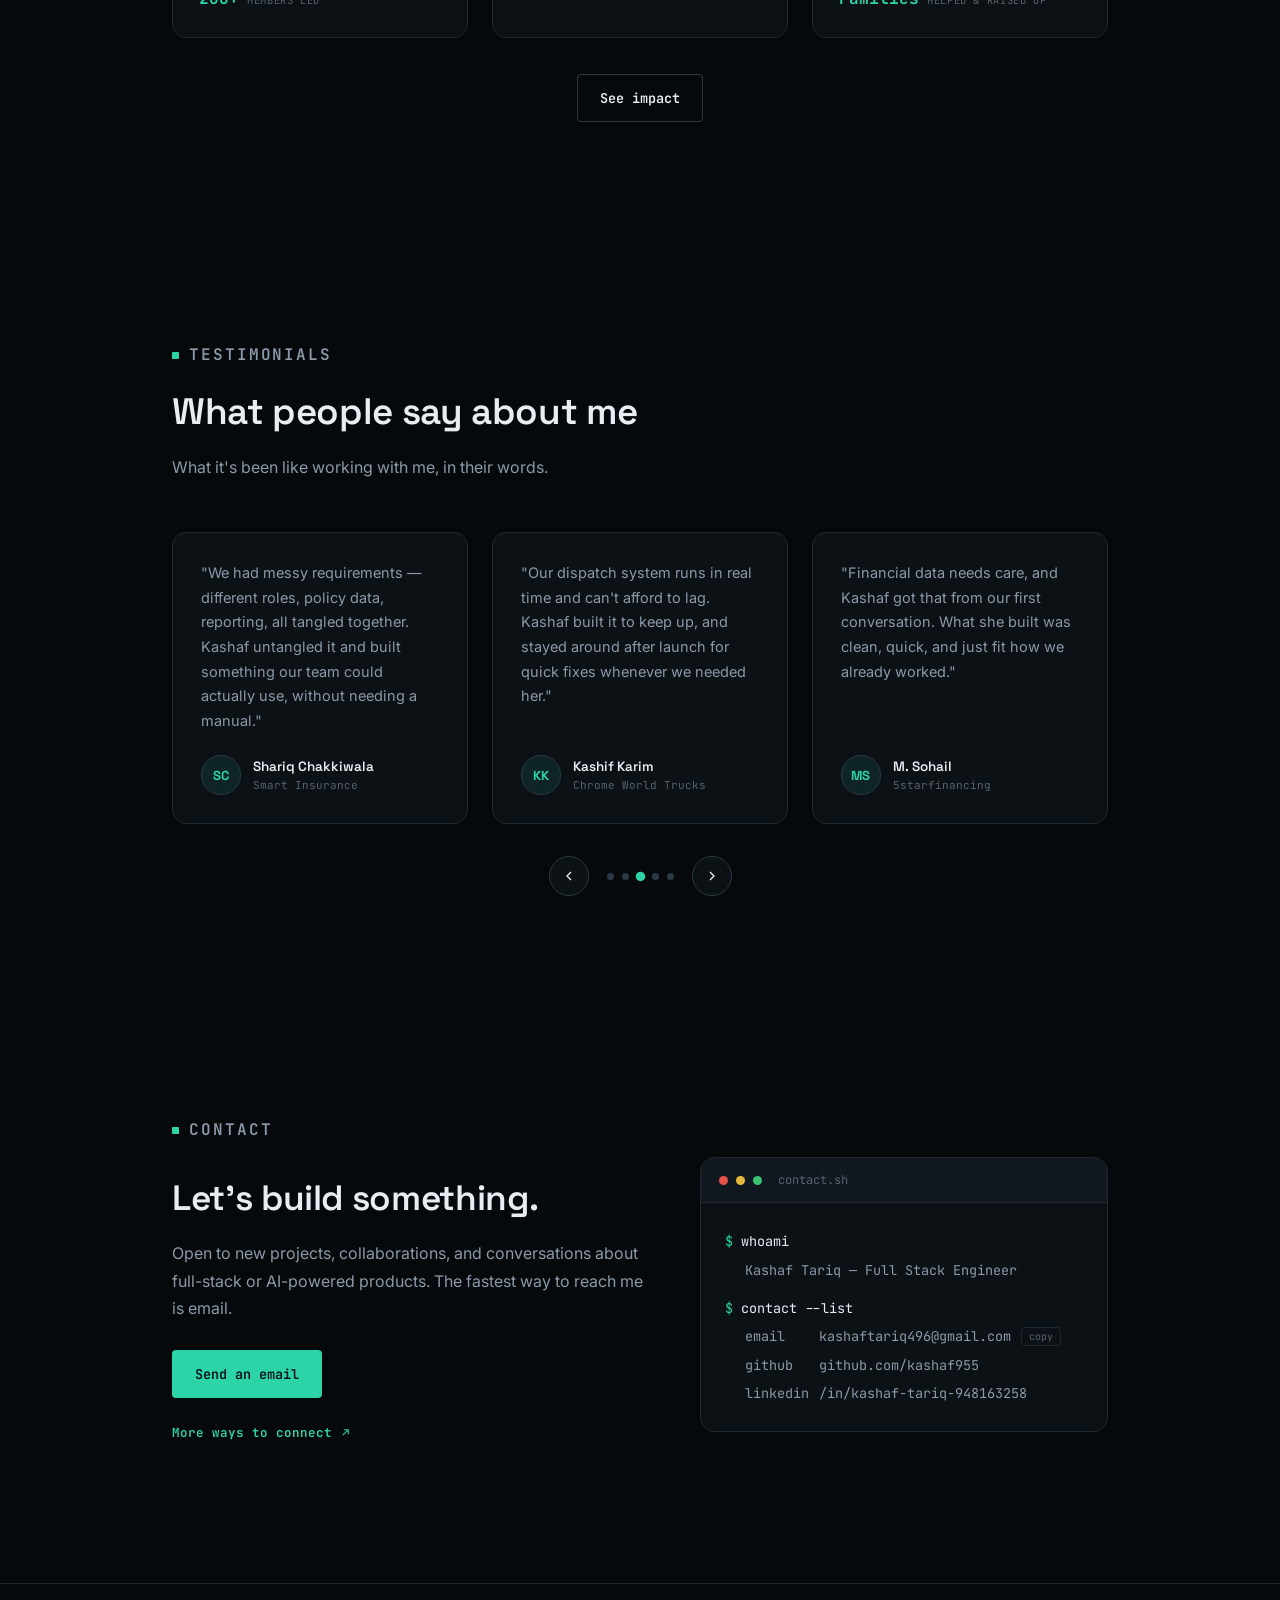
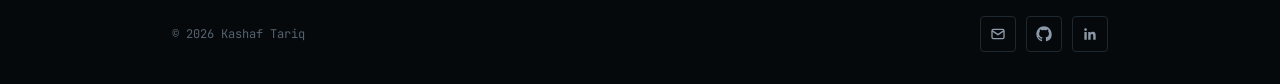
==== commit 2f11eeec: "Change in hero" ====
--- a/index.html
+++ b/index.html
@@ -53,11 +53,6 @@
           <a href="#work" class="btn btn-primary">View my work</a>
           <a href="#contact" class="btn btn-secondary">Get in touch</a>
         </div>
-        <div class="hero-status">
-          <div class="stat"><div class="stat-value">2+ Years</div><div class="stat-label">Experience</div></div>
-          <div class="stat"><div class="stat-value">MERN</div><div class="stat-label">Core Stack</div></div>
-          <div class="stat"><div class="stat-value">Local &amp; Intl.</div><div class="stat-label">Clients</div></div>
-        </div>
       </div>
 
       <div class="hero-visual">
--- a/assets/styles.css
+++ b/assets/styles.css
@@ -120,12 +120,6 @@
 .hero-title em{font-style:normal; color:var(--accent);}
 .hero-sub{color:var(--text-dim); font-size:17px; line-height:1.7; max-width:48ch; margin-bottom:32px;}
 .hero-actions{display:flex; flex-wrap:wrap; gap:14px; margin-bottom:44px;}
-.hero-status{display:flex; gap:0;}
-.stat{padding:0 24px; border-left:1px solid var(--border);}
-.stat:first-child{padding-left:0; border-left:none;}
-.stat-value{font-family:var(--font-mono); font-weight:700; color:var(--accent); font-size:15px; margin-bottom:4px;}
-.stat-label{font-family:var(--font-mono); font-size:10px; text-transform:uppercase; letter-spacing:0.08em; color:var(--text-faint);}
-
 .hero-visual{display:flex; flex-direction:column; align-items:center;}
 .hero-photo-wrap{position:relative; width:100%; max-width:400px; display:flex; flex-direction:column; align-items:center;}
 .hero-photo-frame{position:relative; z-index:1; width:100%;}
@@ -349,8 +343,6 @@
   .detail-section{padding:0 0 64px;}
   .detail-section:last-of-type{padding-bottom:76px;}
   .log-entry{grid-template-columns:1fr; gap:10px;}
-  .hero-status{flex-wrap:wrap; row-gap:16px;}
-  .stat{border-left:none; padding:0 20px 0 0;}
   .nav-cta{display:none;}
   .mobile-menu{padding:10px 20px 20px;}
   .stack-groups{grid-template-columns:1fr;}
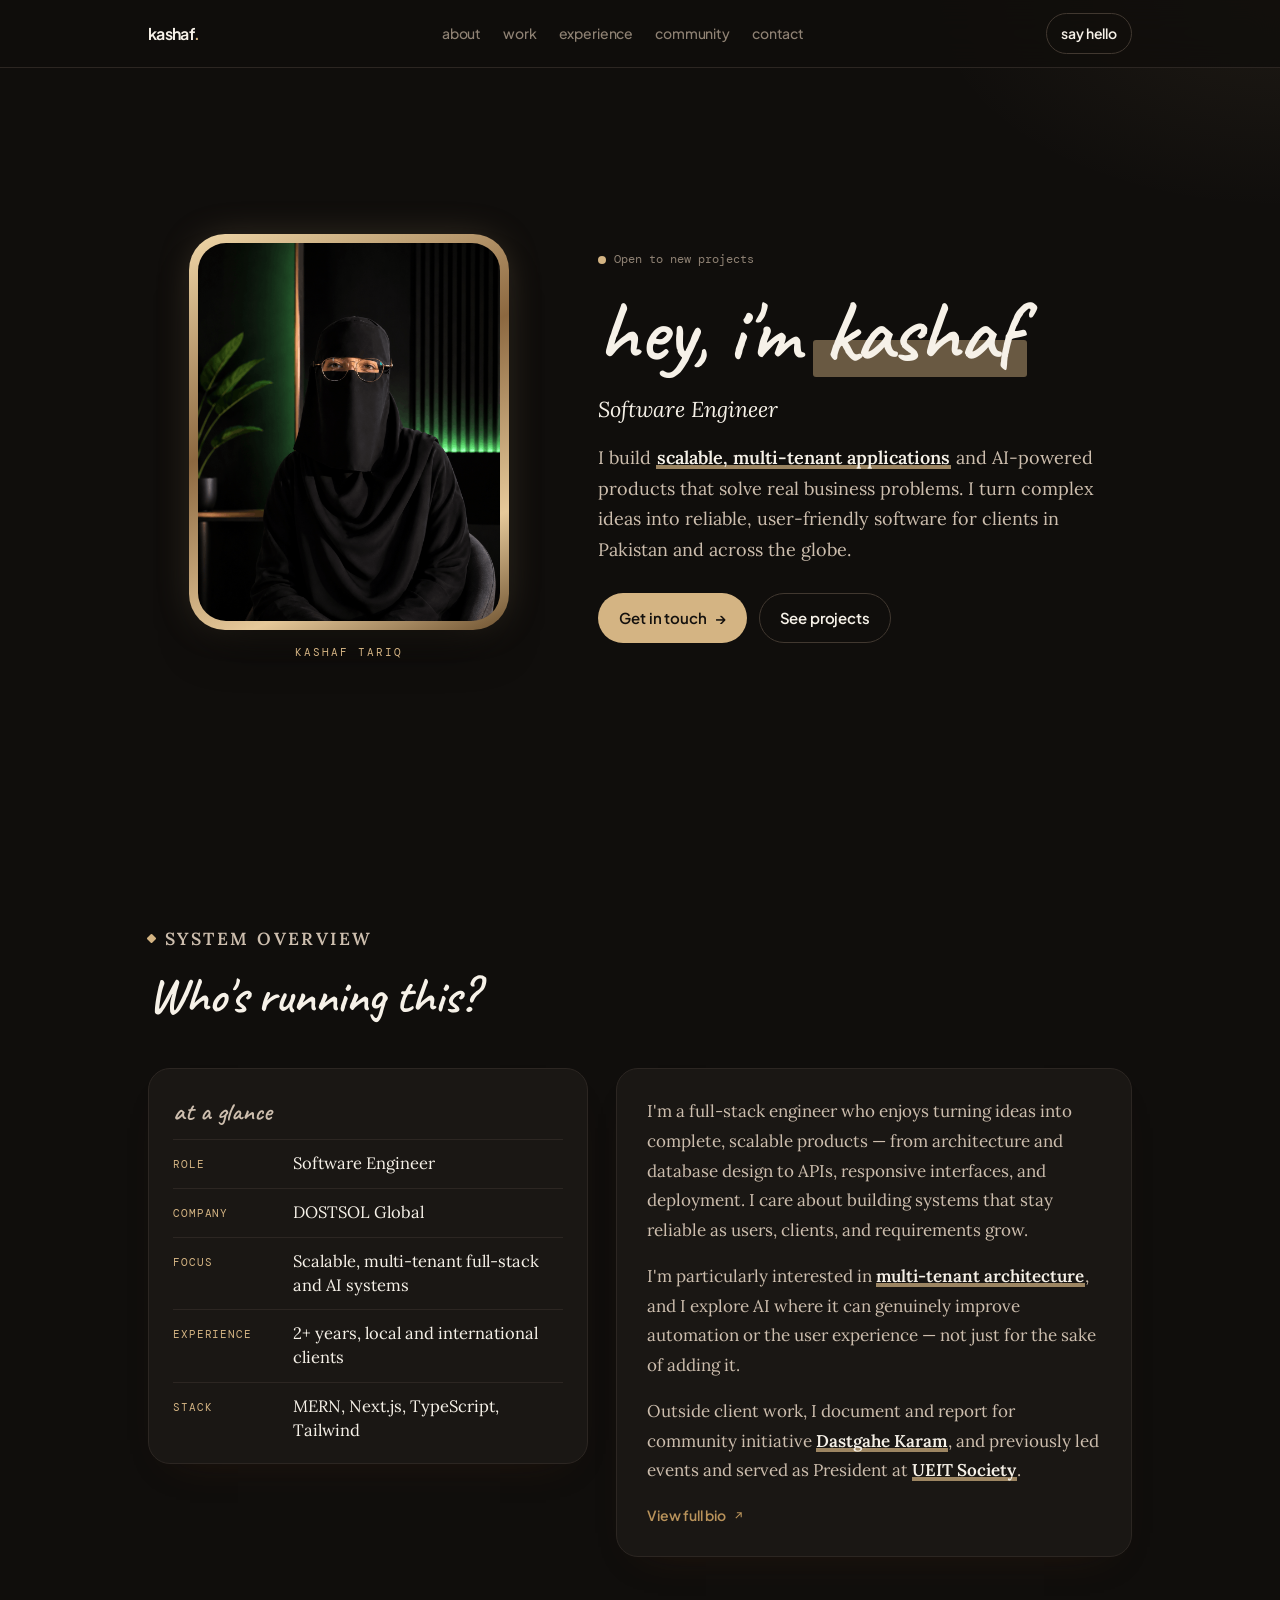
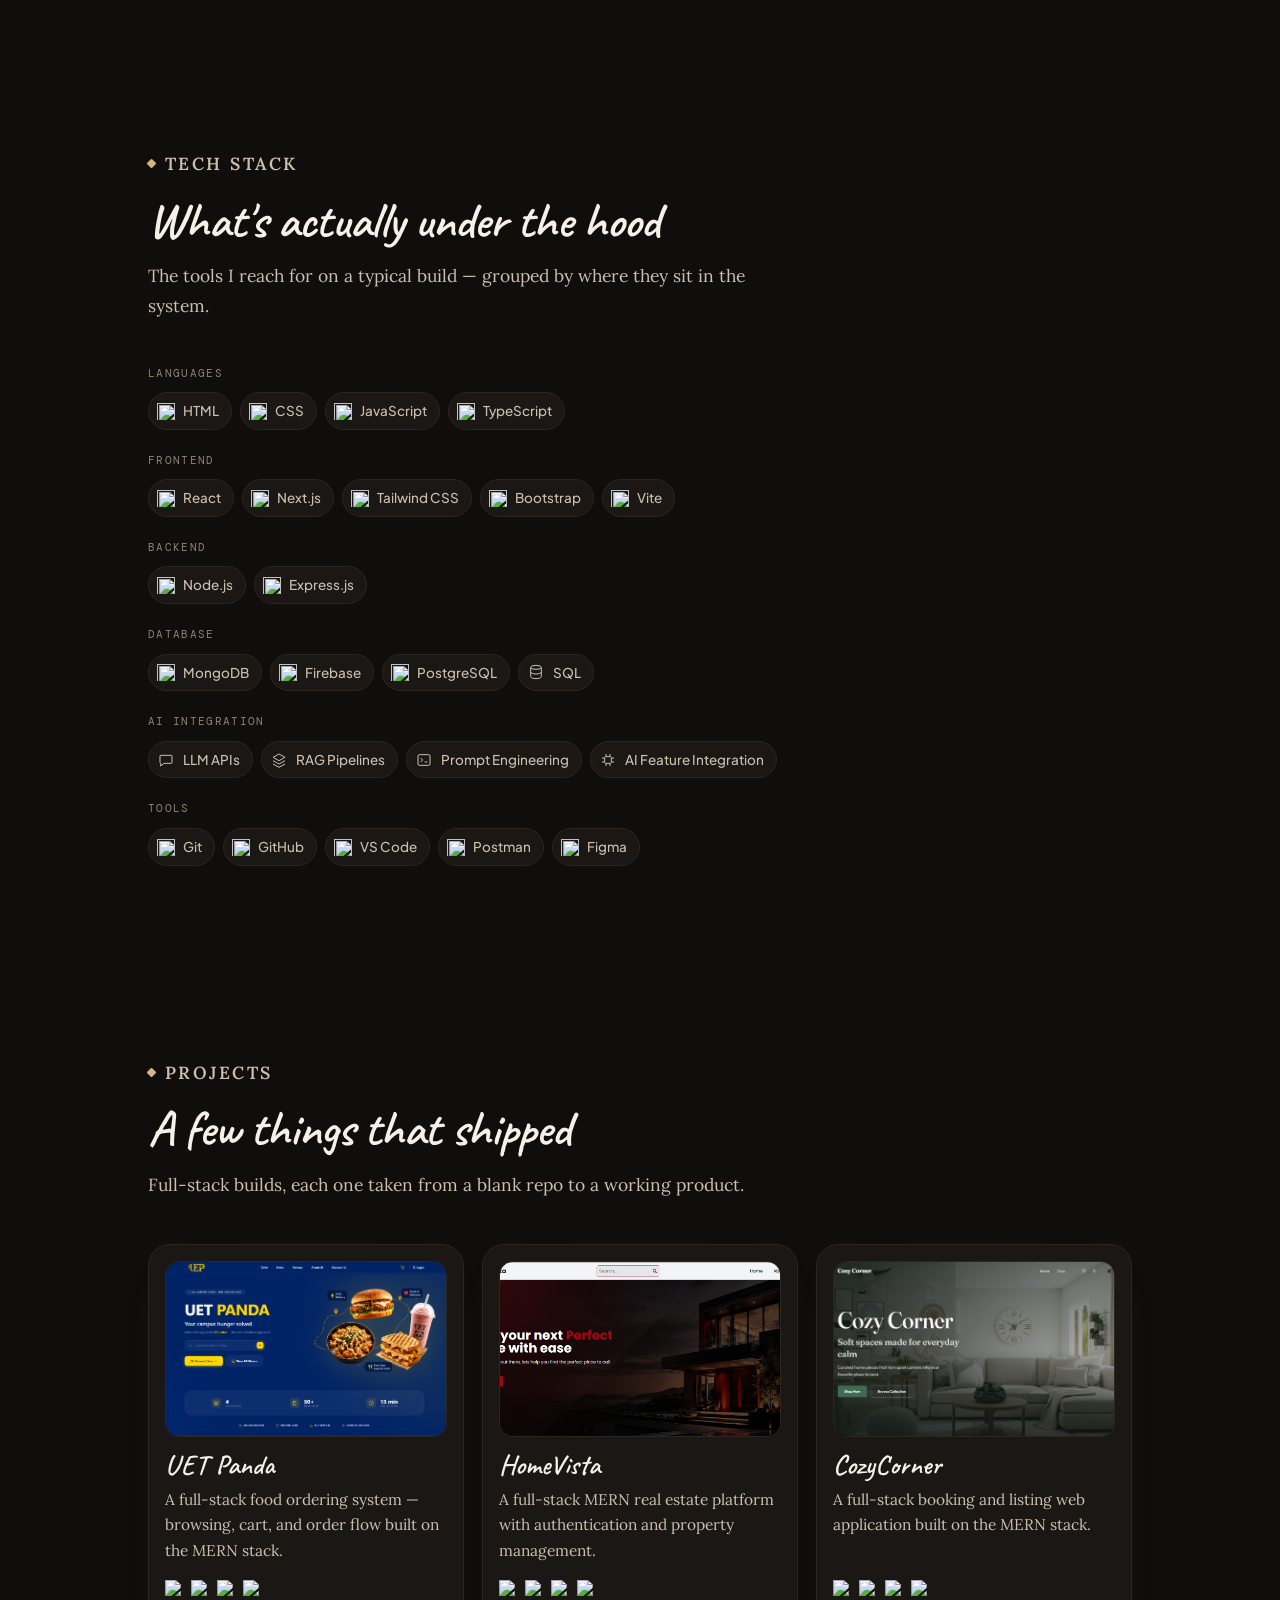
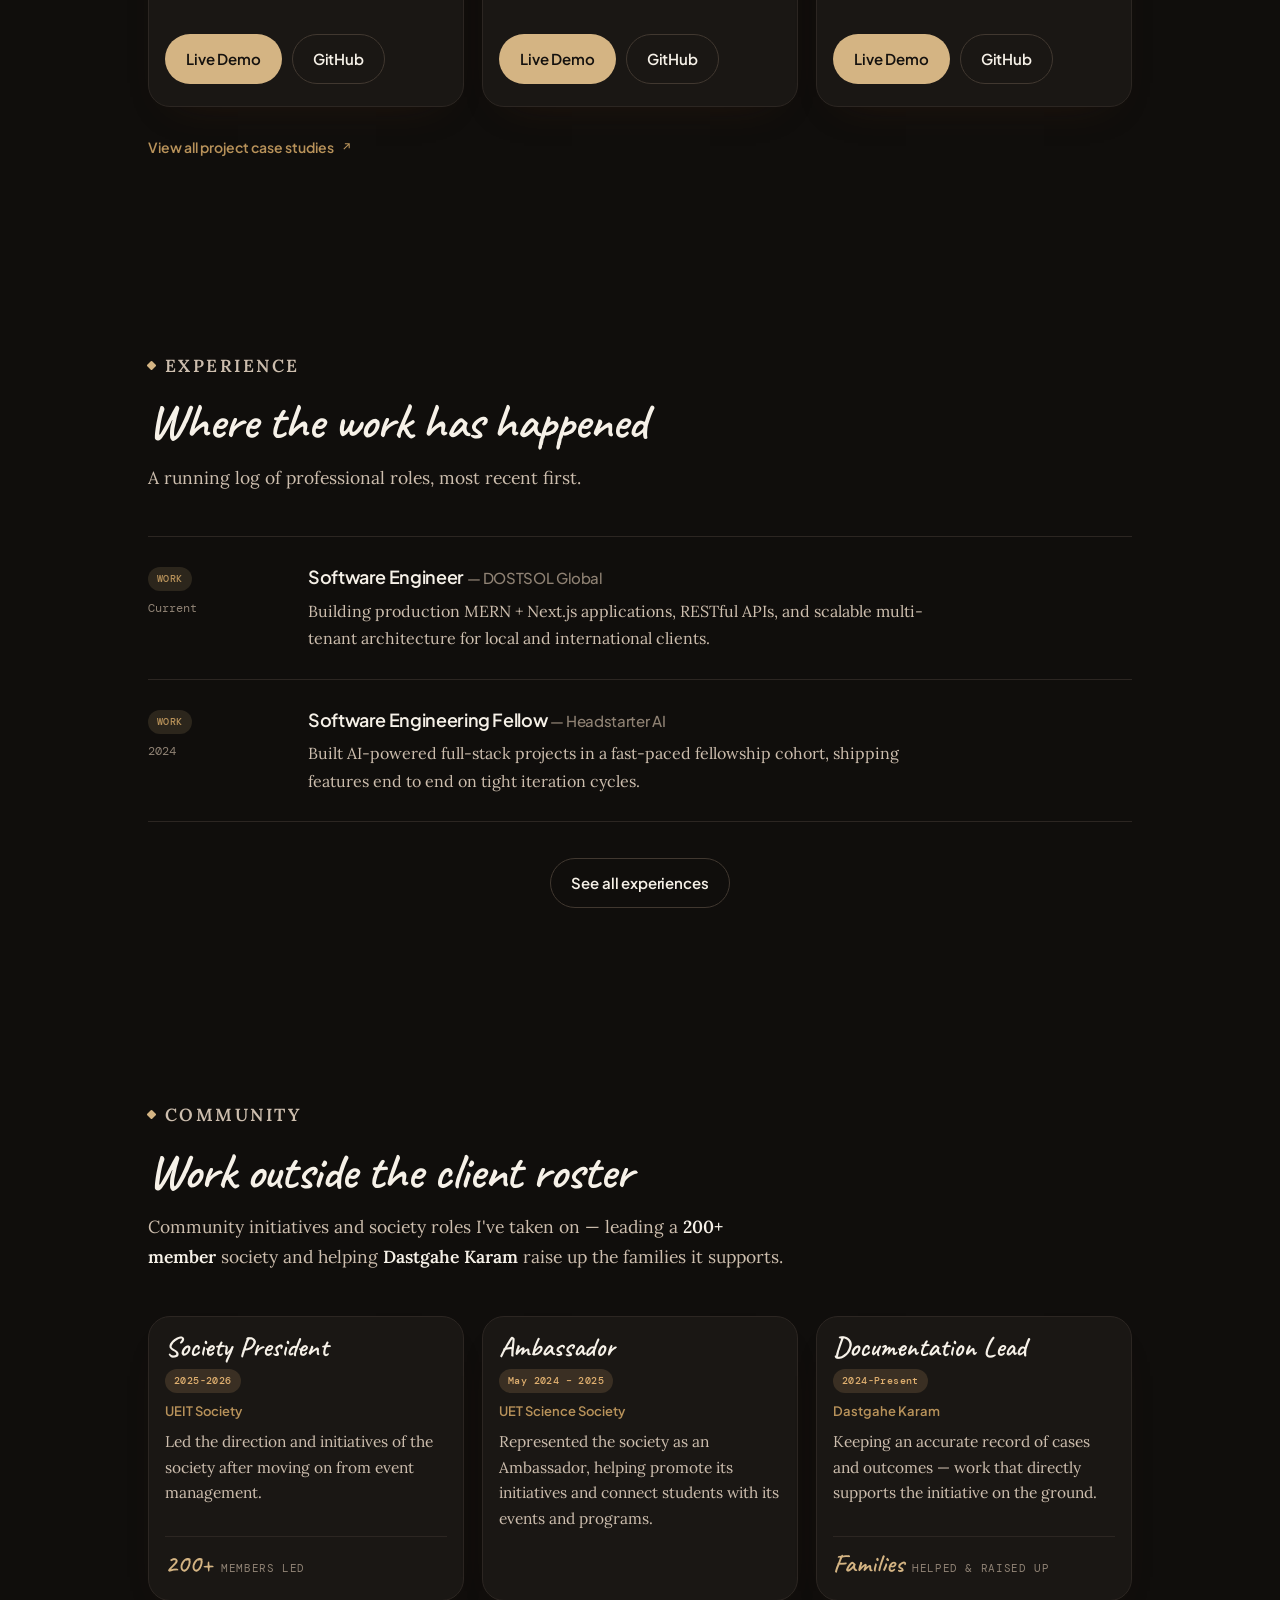
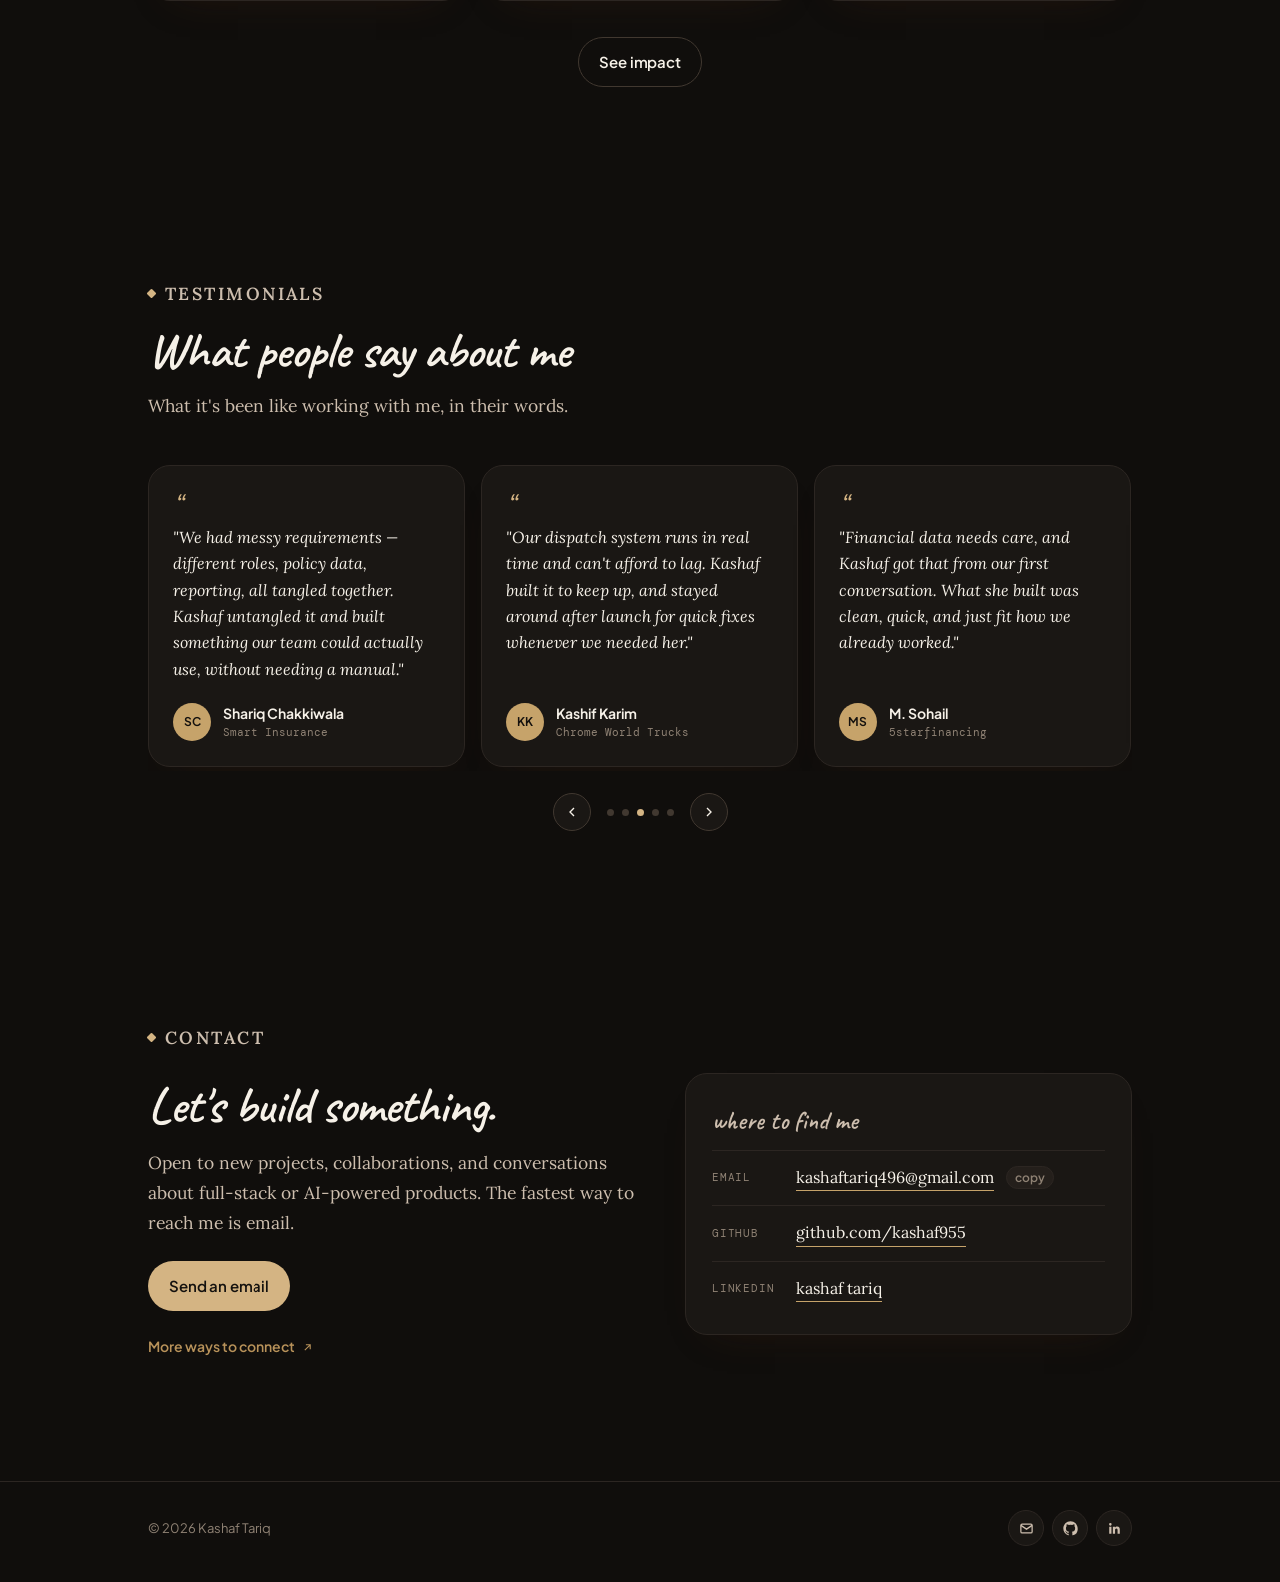
==== commit 47e1ed43: "Update titles and descriptions across multiple pages to reflect role change to Software Engineer at " ====
--- a/index.html
+++ b/index.html
@@ -3,12 +3,12 @@
 <head>
 <meta charset="UTF-8">
 <meta name="viewport" content="width=device-width, initial-scale=1.0">
-<title>Kashaf Tariq — Full Stack Engineer</title>
-<meta name="description" content="Portfolio of Kashaf Tariq, a Full Stack Engineer building scalable, multi-tenant MERN + Next.js applications for clients across Pakistan and abroad.">
-<link rel="icon" href="data:image/svg+xml,%3Csvg xmlns='http://www.w3.org/2000/svg' viewBox='0 0 100 100'%3E%3Crect width='100' height='100' rx='20' fill='%230A0E13'/%3E%3Ctext x='50' y='68' font-family='monospace' font-size='56' font-weight='700' fill='%232DD4A7' text-anchor='middle'%3EK%3C/text%3E%3C/svg%3E">
+<title>Kashaf Tariq — Software Engineer</title>
+<meta name="description" content="Portfolio of Kashaf Tariq, a Software Engineer at DOSTSOL Global building scalable, multi-tenant MERN + Next.js applications for clients across Pakistan and abroad.">
+<link rel="icon" href="data:image/svg+xml,%3Csvg xmlns='http://www.w3.org/2000/svg' viewBox='0 0 100 100'%3E%3Crect width='100' height='100' rx='22' fill='%23110E0C'/%3E%3Ctext x='50' y='68' font-family='Georgia' font-size='58' font-weight='700' fill='%23D4B483' text-anchor='middle'%3EK%3C/text%3E%3C/svg%3E">
 <link rel="preconnect" href="https://fonts.googleapis.com">
 <link rel="preconnect" href="https://fonts.gstatic.com" crossorigin>
-<link href="https://fonts.googleapis.com/css2?family=Space+Grotesk:wght@500;600;700&family=Inter:wght@400;500;600&family=JetBrains+Mono:wght@400;500;600;700&display=swap" rel="stylesheet">
+<link href="https://fonts.googleapis.com/css2?family=Caveat:wght@500;600;700&family=Plus+Jakarta+Sans:ital,wght@0,400;0,500;0,600;0,700;1,500&family=Lora:ital,wght@0,400;0,500;0,600;1,400;1,500&family=DM+Mono:wght@400;500&display=swap" rel="stylesheet">
 <link rel="stylesheet" href="assets/styles.css">
 <noscript><style>.reveal{opacity:1 !important;transform:none !important;}</style></noscript>
 </head>
@@ -16,7 +16,7 @@
 
 <header class="nav">
   <div class="container nav-inner">
-    <a href="#hero" class="logo">kashaf<span>.</span>tariq</a>
+    <a href="#hero" class="logo">kashaf<span>.</span></a>
     <nav class="nav-links">
       <a href="about">About</a>
       <a href="work">Work</a>
@@ -44,31 +44,23 @@
   <section id="hero" class="hero">
     <div class="container hero-grid">
       <div class="hero-copy">
-        <p class="eyebrow">Kashaf Tariq</p>
-        <h1 class="hero-title">Full Stack Engineer</h1>
-        <p class="hero-sub">I’m a full-stack engineer building scalable, multi-tenant applications and AI-powered solutions that solve real business problems.
-        I focus on turning complex ideas into reliable, user-friendly products for clients in Pakistan and across the globe.
-</p>
+        <p class="status"><span class="status-dot" aria-hidden="true"></span> Open to new projects</p>
+        <h1 class="hero-title">hey, i'm <span class="mark">kashaf</span></h1>
+        <p class="hero-role">Software Engineer</p>
+        <p class="hero-sub">I build <mark>scalable, multi-tenant applications</mark> and AI-powered products that solve real business problems. I turn complex ideas into reliable, user-friendly software for clients in Pakistan and across the globe.</p>
         <div class="hero-actions">
-          <a href="#work" class="btn btn-primary">View my work</a>
-          <a href="#contact" class="btn btn-secondary">Get in touch</a>
+          <a href="#contact" class="btn btn-primary">Get in touch <span aria-hidden="true">→</span></a>
+          <a href="#work" class="btn btn-secondary">See projects</a>
         </div>
       </div>
 
       <div class="hero-visual">
-        <div class="hero-photo-wrap">
-          <div class="ai-glow" aria-hidden="true"></div>
-          <div class="panel-window hero-photo-frame">
-            <div class="panel-header">
-              <span class="dot red"></span><span class="dot yellow"></span><span class="dot green"></span>
-              <span class="panel-filename">kashaf.png</span>
-            </div>
-            <div class="hero-photo">
-              <img class="hero-photo-img" src="assets/kashaf.png" alt="Kashaf Tariq">
-            </div>
-          </div>
-          <span class="ai-badge">✦ AI - multi-tenant Systems</span>
-        </div>
+        <figure class="hero-frame">
+          <div class="hero-frame-ring">
+            <img src="assets/kashaf.png" alt="Kashaf Tariq">
+          </div>
+          <figcaption>Kashaf Tariq</figcaption>
+        </figure>
       </div>
     </div>
   </section>
@@ -81,18 +73,15 @@
         <h2>Who's running this?</h2>
       </div>
       <div class="about-grid">
-        <div class="panel-window reveal">
-          <div class="panel-header">
-            <span class="dot red"></span><span class="dot yellow"></span><span class="dot green"></span>
-            <span class="panel-filename">about.yaml</span>
-          </div>
-          <div class="panel-body">
-            <div><span class="kv-key">role</span><span class="kv-punc">:</span> <span class="kv-str">"Full Stack Engineer"</span></div>
-            <div><span class="kv-key">company</span><span class="kv-punc">:</span> <span class="kv-str">"DOSTSOL Global"</span></div>
-            <div><span class="kv-key">focus</span><span class="kv-punc">:</span> <span class="kv-str">"Scalable, multi-tenant full-stack & AI systems"</span></div>
-            <div><span class="kv-key">experience</span><span class="kv-punc">:</span> <span class="kv-str">"2+ years — local & international clients"</span></div>
-            <div><span class="kv-key">stack</span><span class="kv-punc">:</span> [<span class="kv-str">"MERN"</span>, <span class="kv-str">"Next.js"</span>, <span class="kv-str">"TypeScript"</span>, <span class="kv-str">"Tailwind"</span>]</div>
-          </div>
+        <div class="facts reveal">
+          <p class="facts-label">at a glance</p>
+          <dl>
+            <div><dt>role</dt><dd>Software Engineer</dd></div>
+            <div><dt>company</dt><dd>DOSTSOL Global</dd></div>
+            <div><dt>focus</dt><dd>Scalable, multi-tenant full-stack and AI systems</dd></div>
+            <div><dt>experience</dt><dd>2+ years, local and international clients</dd></div>
+            <div><dt>stack</dt><dd>MERN, Next.js, TypeScript, Tailwind</dd></div>
+          </dl>
         </div>
         <div class="about-text reveal">
           <p>I'm a full-stack engineer who enjoys turning ideas into complete, scalable products — from architecture and database design to APIs, responsive interfaces, and deployment. I care about building systems that stay reliable as users, clients, and requirements grow.</p>
@@ -116,35 +105,35 @@
         <div class="reveal">
           <p class="stack-group-label">Languages</p>
           <div class="stack-chips">
-            <div class="stack-chip"><img src="https://skillicons.dev/icons?i=html&theme=dark" alt=""><span>HTML</span></div>
-            <div class="stack-chip"><img src="https://skillicons.dev/icons?i=css&theme=dark" alt=""><span>CSS</span></div>
-            <div class="stack-chip"><img src="https://skillicons.dev/icons?i=js&theme=dark" alt=""><span>JavaScript</span></div>
-            <div class="stack-chip"><img src="https://skillicons.dev/icons?i=ts&theme=dark" alt=""><span>TypeScript</span></div>
+            <div class="stack-chip"><img src="https://skillicons.dev/icons?i=html&theme=light" alt=""><span>HTML</span></div>
+            <div class="stack-chip"><img src="https://skillicons.dev/icons?i=css&theme=light" alt=""><span>CSS</span></div>
+            <div class="stack-chip"><img src="https://skillicons.dev/icons?i=js&theme=light" alt=""><span>JavaScript</span></div>
+            <div class="stack-chip"><img src="https://skillicons.dev/icons?i=ts&theme=light" alt=""><span>TypeScript</span></div>
           </div>
         </div>
         <div class="reveal">
           <p class="stack-group-label">Frontend</p>
           <div class="stack-chips">
-            <div class="stack-chip"><img src="https://skillicons.dev/icons?i=react&theme=dark" alt=""><span>React</span></div>
-            <div class="stack-chip"><img src="https://skillicons.dev/icons?i=next&theme=dark" alt=""><span>Next.js</span></div>
-            <div class="stack-chip"><img src="https://skillicons.dev/icons?i=tailwind&theme=dark" alt=""><span>Tailwind CSS</span></div>
-            <div class="stack-chip"><img src="https://skillicons.dev/icons?i=bootstrap&theme=dark" alt=""><span>Bootstrap</span></div>
-            <div class="stack-chip"><img src="https://skillicons.dev/icons?i=vite&theme=dark" alt=""><span>Vite</span></div>
+            <div class="stack-chip"><img src="https://skillicons.dev/icons?i=react&theme=light" alt=""><span>React</span></div>
+            <div class="stack-chip"><img src="https://skillicons.dev/icons?i=next&theme=light" alt=""><span>Next.js</span></div>
+            <div class="stack-chip"><img src="https://skillicons.dev/icons?i=tailwind&theme=light" alt=""><span>Tailwind CSS</span></div>
+            <div class="stack-chip"><img src="https://skillicons.dev/icons?i=bootstrap&theme=light" alt=""><span>Bootstrap</span></div>
+            <div class="stack-chip"><img src="https://skillicons.dev/icons?i=vite&theme=light" alt=""><span>Vite</span></div>
           </div>
         </div>
         <div class="reveal">
           <p class="stack-group-label">Backend</p>
           <div class="stack-chips">
-            <div class="stack-chip"><img src="https://skillicons.dev/icons?i=nodejs&theme=dark" alt=""><span>Node.js</span></div>
-            <div class="stack-chip"><img src="https://skillicons.dev/icons?i=express&theme=dark" alt=""><span>Express.js</span></div>
+            <div class="stack-chip"><img src="https://skillicons.dev/icons?i=nodejs&theme=light" alt=""><span>Node.js</span></div>
+            <div class="stack-chip"><img src="https://skillicons.dev/icons?i=express&theme=light" alt=""><span>Express.js</span></div>
           </div>
         </div>
         <div class="reveal">
           <p class="stack-group-label">Database</p>
           <div class="stack-chips">
-            <div class="stack-chip"><img src="https://skillicons.dev/icons?i=mongodb&theme=dark" alt=""><span>MongoDB</span></div>
-            <div class="stack-chip"><img src="https://skillicons.dev/icons?i=firebase&theme=dark" alt=""><span>Firebase</span></div>
-            <div class="stack-chip"><img src="https://skillicons.dev/icons?i=postgres&theme=dark" alt=""><span>PostgreSQL</span></div>
+            <div class="stack-chip"><img src="https://skillicons.dev/icons?i=mongodb&theme=light" alt=""><span>MongoDB</span></div>
+            <div class="stack-chip"><img src="https://skillicons.dev/icons?i=firebase&theme=light" alt=""><span>Firebase</span></div>
+            <div class="stack-chip"><img src="https://skillicons.dev/icons?i=postgres&theme=light" alt=""><span>PostgreSQL</span></div>
             <div class="stack-chip"><span class="stack-chip-icon"><svg viewBox="0 0 24 24" fill="none" stroke="currentColor" stroke-width="1.5"><ellipse cx="12" cy="5" rx="8" ry="3"/><path d="M4 5v14c0 1.7 3.6 3 8 3s8-1.3 8-3V5"/><path d="M4 12c0 1.7 3.6 3 8 3s8-1.3 8-3"/></svg></span><span>SQL</span></div>
           </div>
         </div>
@@ -160,11 +149,11 @@
         <div class="reveal">
           <p class="stack-group-label">Tools</p>
           <div class="stack-chips">
-            <div class="stack-chip"><img src="https://skillicons.dev/icons?i=git&theme=dark" alt=""><span>Git</span></div>
-            <div class="stack-chip"><img src="https://skillicons.dev/icons?i=github&theme=dark" alt=""><span>GitHub</span></div>
-            <div class="stack-chip"><img src="https://skillicons.dev/icons?i=vscode&theme=dark" alt=""><span>VS Code</span></div>
-            <div class="stack-chip"><img src="https://skillicons.dev/icons?i=postman&theme=dark" alt=""><span>Postman</span></div>
-            <div class="stack-chip"><img src="https://skillicons.dev/icons?i=figma&theme=dark" alt=""><span>Figma</span></div>
+            <div class="stack-chip"><img src="https://skillicons.dev/icons?i=git&theme=light" alt=""><span>Git</span></div>
+            <div class="stack-chip"><img src="https://skillicons.dev/icons?i=github&theme=light" alt=""><span>GitHub</span></div>
+            <div class="stack-chip"><img src="https://skillicons.dev/icons?i=vscode&theme=light" alt=""><span>VS Code</span></div>
+            <div class="stack-chip"><img src="https://skillicons.dev/icons?i=postman&theme=light" alt=""><span>Postman</span></div>
+            <div class="stack-chip"><img src="https://skillicons.dev/icons?i=figma&theme=light" alt=""><span>Figma</span></div>
           </div>
         </div>
       </div>
@@ -187,10 +176,10 @@
           <div class="work-card-head"><span class="work-name">UET Panda</span></div>
           <p class="work-desc">A full-stack food ordering system — browsing, cart, and order flow built on the MERN stack.</p>
           <div class="work-icons">
-            <img src="https://skillicons.dev/icons?i=react&theme=dark" alt="React">
-            <img src="https://skillicons.dev/icons?i=nodejs&theme=dark" alt="Node.js">
-            <img src="https://skillicons.dev/icons?i=express&theme=dark" alt="Express">
-            <img src="https://skillicons.dev/icons?i=mongodb&theme=dark" alt="MongoDB">
+            <img src="https://skillicons.dev/icons?i=react&theme=light" alt="React">
+            <img src="https://skillicons.dev/icons?i=nodejs&theme=light" alt="Node.js">
+            <img src="https://skillicons.dev/icons?i=express&theme=light" alt="Express">
+            <img src="https://skillicons.dev/icons?i=mongodb&theme=light" alt="MongoDB">
           </div>
           <div class="project-links">
             <!-- Replace href="#" with the live deployment URL -->
@@ -205,10 +194,10 @@
           <div class="work-card-head"><span class="work-name">HomeVista</span></div>
           <p class="work-desc">A full-stack MERN real estate platform with authentication and property management.</p>
           <div class="work-icons">
-            <img src="https://skillicons.dev/icons?i=react&theme=dark" alt="React">
-            <img src="https://skillicons.dev/icons?i=nodejs&theme=dark" alt="Node.js">
-            <img src="https://skillicons.dev/icons?i=express&theme=dark" alt="Express">
-            <img src="https://skillicons.dev/icons?i=mongodb&theme=dark" alt="MongoDB">
+            <img src="https://skillicons.dev/icons?i=react&theme=light" alt="React">
+            <img src="https://skillicons.dev/icons?i=nodejs&theme=light" alt="Node.js">
+            <img src="https://skillicons.dev/icons?i=express&theme=light" alt="Express">
+            <img src="https://skillicons.dev/icons?i=mongodb&theme=light" alt="MongoDB">
           </div>
           <div class="project-links">
             <!-- Replace href="#" with the live deployment URL -->
@@ -223,10 +212,10 @@
           <div class="work-card-head"><span class="work-name">CozyCorner</span></div>
           <p class="work-desc">A full-stack booking and listing web application built on the MERN stack.</p>
           <div class="work-icons">
-            <img src="https://skillicons.dev/icons?i=react&theme=dark" alt="React">
-            <img src="https://skillicons.dev/icons?i=nodejs&theme=dark" alt="Node.js">
-            <img src="https://skillicons.dev/icons?i=express&theme=dark" alt="Express">
-            <img src="https://skillicons.dev/icons?i=mongodb&theme=dark" alt="MongoDB">
+            <img src="https://skillicons.dev/icons?i=react&theme=light" alt="React">
+            <img src="https://skillicons.dev/icons?i=nodejs&theme=light" alt="Node.js">
+            <img src="https://skillicons.dev/icons?i=express&theme=light" alt="Express">
+            <img src="https://skillicons.dev/icons?i=mongodb&theme=light" alt="MongoDB">
           </div>
           <div class="project-links">
             <!-- Replace href="#" with the live deployment URL -->
@@ -255,7 +244,7 @@
             <span class="log-date">Current</span>
           </div>
           <div>
-            <p class="log-title">Full Stack Engineer <span>— DOSTSOL Global</span></p>
+            <p class="log-title">Software Engineer <span>— DOSTSOL Global</span></p>
             <p class="log-desc">Building production MERN + Next.js applications, RESTful APIs, and scalable multi-tenant architecture for local and international clients.</p>
           </div>
         </div>
@@ -403,22 +392,13 @@
         <a href="mailto:kashaftariq496@gmail.com" class="btn btn-primary">Send an email</a>
         <p style="margin-top:20px;"><a href="contact" class="work-link">More ways to connect<svg viewBox="0 0 24 24" fill="none" stroke="currentColor" stroke-width="2"><path d="M7 17L17 7M9 7h8v8"/></svg></a></p>
       </div>
-      <div class="panel-window reveal">
-        <div class="panel-header">
-          <span class="dot red"></span><span class="dot yellow"></span><span class="dot green"></span>
-          <span class="panel-filename">contact.sh</span>
-        </div>
-        <div class="terminal-body">
-          <div><span class="prompt">$</span> whoami</div>
-          <div class="out">Kashaf Tariq — Full Stack Engineer</div>
-          <div style="height:10px"></div>
-          <div><span class="prompt">$</span> contact --list</div>
-          <div class="out">email &nbsp;&nbsp;<a href="mailto:kashaftariq496@gmail.com">kashaftariq496@gmail.com</a>
-            <button class="copy-btn" id="copyEmail" type="button">copy</button>
-          </div>
-          <div class="out">github &nbsp;<a href="https://github.com/kashaf955" target="_blank" rel="noopener">github.com/kashaf955</a></div>
-          <div class="out">linkedin <a href="https://www.linkedin.com/in/kashaf-tariq-948163258/" target="_blank" rel="noopener">/in/kashaf-tariq-948163258</a></div>
-        </div>
+      <div class="note-card reveal">
+        <p class="note-label">where to find me</p>
+        <ul class="note-list">
+          <li><span>email</span><a href="mailto:kashaftariq496@gmail.com">kashaftariq496@gmail.com</a><button class="copy-btn" id="copyEmail" type="button">copy</button></li>
+          <li><span>github</span><a href="https://github.com/kashaf955" target="_blank" rel="noopener">github.com/kashaf955</a></li>
+          <li><span>linkedin</span><a href="https://www.linkedin.com/in/kashaf-tariq-948163258/" target="_blank" rel="noopener">kashaf tariq</a></li>
+        </ul>
       </div>
     </div>
   </section>
--- a/assets/styles.css
+++ b/assets/styles.css
@@ -1,363 +1,685 @@
 :root{
-  --bg:#06090C;
-  --panel:#0C1116;
-  --panel-hover:#111820;
-  --border:#1E2830;
-  --border-strong:#2A3946;
-  --text:#E7EDF3;
-  --text-dim:#8B99A8;
-  --text-faint:#55636F;
-  --accent:#2DD4A7;
-  --accent-light:#4FE0BC;
-  --accent-dim:#1FA980;
-  --accent-soft:rgba(45,212,167,0.10);
-  --amber:#F2A63C;
-  --amber-soft:rgba(242,166,60,0.12);
-  --radius-sm:4px;
-  --radius-md:8px;
-  --radius-lg:14px;
-  --font-display:'Space Grotesk',sans-serif;
-  --font-body:'Inter',sans-serif;
-  --font-mono:'JetBrains Mono',monospace;
-  --maxw:1000px;
+  --bg:#100E0C;
+  --panel:#1A1714;
+  --panel-hover:#241F1B;
+  --border:#2C2622;
+  --border-strong:#413830;
+  --text:#F6F1E8;
+  --text-dim:#CDBEAE;
+  --text-faint:#8F8274;
+  --accent:#D4B483;
+  --accent-light:#E6C99A;
+  --accent-dim:#B8925A;
+  --accent-soft:rgba(212,180,131,0.14);
+  --mark:#C6A36A;
+  --amber:#E0B070;
+  --amber-soft:rgba(224,176,112,0.16);
+  --ink:#14110E;
+  --radius-sm:999px;
+  --radius-md:16px;
+  --radius-lg:22px;
+  --font-display:'Caveat',cursive;
+  --font-body:'Plus Jakarta Sans',system-ui,sans-serif;
+  --font-serif:'Lora',Georgia,serif;
+  --font-mono:'DM Mono',ui-monospace,monospace;
+  --maxw:1040px;
+  --shadow:0 18px 40px -28px rgba(70,36,16,0.45);
 }
 
 *{box-sizing:border-box;margin:0;padding:0;}
 html{scroll-behavior:smooth;}
 body{
-  background:var(--bg);
+  background:
+    radial-gradient(820px 420px at 8% -8%, rgba(212,180,131,0.16), transparent 58%),
+    radial-gradient(640px 380px at 100% 0%, rgba(212,180,131,0.07), transparent 55%),
+    var(--bg);
   color:var(--text);
   font-family:var(--font-body);
-  line-height:1.5;
+  font-size:16px;
+  line-height:1.6;
   -webkit-font-smoothing:antialiased;
   position:relative;
   overflow-x:hidden;
 }
-body::before{
-  content:"";
-  position:fixed;
-  inset:0;
-  z-index:0;
-  pointer-events:none;
-  background-image:
-    linear-gradient(var(--border) 1px, transparent 1px),
-    linear-gradient(90deg, var(--border) 1px, transparent 1px);
-  background-size:64px 64px;
-  opacity:0.28;
-  -webkit-mask-image:radial-gradient(ellipse 80% 60% at 50% 0%, black 0%, transparent 75%);
-  mask-image:radial-gradient(ellipse 80% 60% at 50% 0%, black 0%, transparent 75%);
-}
 main, header, footer{position:relative; z-index:1;}
 
 img{display:block; max-width:100%;}
 a{color:inherit; text-decoration:none;}
 ul{list-style:none;}
-section{padding:110px 0;}
-h1,h2,h3{font-family:var(--font-display); font-weight:600; letter-spacing:-0.01em;}
+section{padding:96px 0;}
+h1,h2{
+  font-family:var(--font-display);
+  font-weight:600;
+  letter-spacing:-0.02em;
+  line-height:1.12;
+}
+h3{font-family:var(--font-body); font-weight:600; letter-spacing:-0.02em;}
 strong{color:var(--text); font-weight:600;}
 
-.container{max-width:var(--maxw); margin:0 auto; padding:0 32px;}
-
-::selection{background:var(--accent-soft); color:var(--accent);}
-:focus-visible{outline:2px solid var(--accent); outline-offset:3px; border-radius:2px;}
+.container{max-width:var(--maxw); margin:0 auto; padding:0 28px;}
+
+::selection{background:var(--mark); color:var(--ink);}
+:focus-visible{outline:2px solid var(--accent); outline-offset:3px; border-radius:4px;}
+
+mark{
+  background-color:transparent;
+  background-image:linear-gradient(transparent 82%, rgba(212,180,131,0.7) 82%);
+  color:var(--text);
+  font-weight:600;
+  padding:0 0.04em;
+  -webkit-box-decoration-break:clone;
+  box-decoration-break:clone;
+}
 
 .eyebrow{
   display:flex; align-items:center; gap:10px;
-  font-family:var(--font-mono); font-size:12px; font-weight:600;
-  letter-spacing:0.12em; text-transform:uppercase; color:var(--accent);
-  margin-bottom:16px;
-}
-.eyebrow::before{content:""; width:7px; height:7px; background:var(--accent); border-radius:1px; flex-shrink:0;}
-
-.section-head{max-width:600px; margin-bottom:52px;}
-.section-head h2{font-size:clamp(1.7rem,3vw,2.3rem); margin-bottom:14px;}
-.section-head p{color:var(--text-dim); font-size:16px; line-height:1.65;}
-
-/* ---------- reveal on scroll ---------- */
-.reveal{opacity:0; transform:translateY(22px); transition:opacity .9s cubic-bezier(0.16,1,0.3,1), transform .9s cubic-bezier(0.16,1,0.3,1);}
+  font-family:var(--font-body); font-size:12px; font-weight:600;
+  letter-spacing:0.14em; text-transform:uppercase; color:var(--text-faint);
+  margin-bottom:14px;
+}
+.eyebrow::before{
+  content:"";
+  width:7px; height:7px;
+  background:var(--accent);
+  border-radius:1px;
+  transform:rotate(45deg);
+  flex-shrink:0;
+}
+
+.section-head{max-width:640px; margin-bottom:44px;}
+.section-head h2{font-size:clamp(2.3rem,4.4vw,3.15rem); margin-bottom:12px;}
+.section-head p{color:var(--text-dim); font-family:var(--font-serif); font-size:17.5px; line-height:1.7;}
+
+.reveal{opacity:0; transform:translateY(16px); transition:opacity .8s cubic-bezier(0.16,1,0.3,1), transform .8s cubic-bezier(0.16,1,0.3,1);}
 .reveal.in-view{opacity:1; transform:none;}
 
-/* ---------- buttons ---------- */
 .btn{
   display:inline-flex; align-items:center; gap:8px;
-  font-family:var(--font-mono); font-size:13.5px; font-weight:600;
-  padding:13px 22px; border-radius:var(--radius-sm);
+  font-family:var(--font-body); font-size:15px; font-weight:600;
+  letter-spacing:-0.01em;
+  padding:12px 20px; border-radius:999px;
   transition:transform .18s ease, box-shadow .18s ease, border-color .18s ease, background .18s ease, color .18s ease;
   cursor:pointer; border:1px solid transparent;
 }
-.btn-primary{background:var(--accent); color:#04101C;}
-.btn-primary:hover{transform:translateY(-2px); box-shadow:0 10px 30px -8px var(--accent-soft); background:var(--accent-light);}
-.btn-secondary{border-color:var(--border-strong); color:var(--text);}
-.btn-secondary:hover{border-color:var(--accent); color:var(--accent); transform:translateY(-2px);}
-
-/* ---------- nav ---------- */
+.btn-primary{background:var(--accent); color:var(--ink);}
+.btn-primary:hover{transform:translateY(-2px); background:var(--accent-light); box-shadow:0 14px 30px -16px rgba(212,180,131,0.55);}
+.btn-secondary{border-color:var(--border-strong); color:var(--text); background:transparent;}
+.btn-secondary:hover{border-color:var(--accent); color:var(--accent); background:transparent; transform:translateY(-2px);}
+
 .nav{
   position:fixed; top:0; left:0; right:0; z-index:100;
   height:68px; display:flex; align-items:center;
-  background:rgba(10,14,19,0.78);
-  backdrop-filter:blur(10px); -webkit-backdrop-filter:blur(10px);
+  background:rgba(16,14,12,0.82);
+  backdrop-filter:blur(16px); -webkit-backdrop-filter:blur(16px);
   border-bottom:1px solid var(--border);
 }
 .nav-inner{display:flex; align-items:center; justify-content:space-between; width:100%;}
-.logo{font-family:var(--font-mono); font-weight:700; font-size:17px; letter-spacing:0.02em; display:flex; align-items:center; gap:8px;}
+.logo{
+  font-family:var(--font-body); font-weight:650; font-size:16px;
+  letter-spacing:-0.04em; display:flex; align-items:center;
+}
 .logo span{color:var(--accent);}
-.nav-links{display:flex; gap:26px; font-family:var(--font-mono); font-size:12.5px; letter-spacing:0.06em; text-transform:uppercase; color:var(--text-dim);}
+.nav-links{
+  display:flex; gap:22px;
+  font-family:var(--font-body); font-size:14px; font-weight:500;
+  letter-spacing:-0.01em; text-transform:lowercase; color:var(--text-faint);
+}
 .nav-links a{transition:color .15s ease;}
-.nav-links a:hover, .nav-links a.active{color:var(--accent);}
+.nav-links a:hover{color:var(--text);}
+.nav-links a.active{color:var(--accent); font-weight:600;}
 .nav-actions{display:flex; align-items:center; gap:14px;}
-.nav-cta{font-family:var(--font-mono); font-size:12.5px; padding:9px 16px; border:1px solid var(--border-strong); border-radius:var(--radius-sm); transition:border-color .15s ease, color .15s ease;}
-.nav-cta:hover{border-color:var(--accent); color:var(--accent);}
-.nav-toggle{display:none; background:none; border:1px solid var(--border-strong); border-radius:var(--radius-sm); width:38px; height:38px; color:var(--text); font-size:16px; cursor:pointer; align-items:center; justify-content:center;}
-.mobile-menu{display:none; position:absolute; top:68px; left:0; right:0; background:var(--panel); border-bottom:1px solid var(--border); flex-direction:column; padding:10px 32px 22px;}
-.mobile-menu.open{display:flex;}
-.mobile-menu a{font-family:var(--font-mono); font-size:13px; text-transform:uppercase; letter-spacing:0.06em; color:var(--text-dim); padding:12px 0; border-bottom:1px solid var(--border);}
+.nav-cta{
+  font-family:var(--font-body); font-size:14px; font-weight:600;
+  text-transform:lowercase; letter-spacing:-0.01em;
+  padding:8px 14px; border:1px solid var(--border-strong); border-radius:999px;
+  transition:border-color .15s ease, color .15s ease, background .15s ease;
+}
+.nav-cta:hover{border-color:var(--accent); color:var(--accent); background:transparent;}
+.nav-toggle{
+  display:none; background:var(--panel); border:1px solid var(--border-strong);
+  border-radius:12px; width:38px; height:38px; color:var(--text);
+  font-size:16px; cursor:pointer; align-items:center; justify-content:center;
+}
+.mobile-menu{
+  display:none; position:absolute; top:68px; left:0; right:0; z-index:30;
+  background:#161310; border-bottom:1px solid var(--border);
+  box-shadow:0 22px 36px -24px rgba(60,30,10,0.45);
+  flex-direction:column; padding:8px 28px 18px;
+}
+@media (max-width:980px){
+  .mobile-menu.open{display:flex;}
+}
+.mobile-menu a{
+  font-family:var(--font-body); font-size:16px; font-weight:500;
+  text-transform:lowercase; letter-spacing:-0.01em; color:var(--text-dim);
+  padding:12px 0; border-bottom:1px solid var(--border);
+}
 .mobile-menu a:last-child{border-bottom:none;}
 
-/* ---------- hero ---------- */
-.hero{padding:150px 0 90px; min-height:92vh; display:flex; align-items:center;}
-.hero-grid{display:grid; grid-template-columns:1.05fr 0.95fr; gap:40px; align-items:center;}
-.hero-title{font-size:clamp(1.5rem,7vw,3.6rem); line-height:1.1; margin-bottom:22px; white-space:nowrap;}
-.hero-title em{font-style:normal; color:var(--accent);}
-.hero-sub{color:var(--text-dim); font-size:17px; line-height:1.7; max-width:48ch; margin-bottom:32px;}
-.hero-actions{display:flex; flex-wrap:wrap; gap:14px; margin-bottom:44px;}
-.hero-visual{display:flex; flex-direction:column; align-items:center;}
-.hero-photo-wrap{position:relative; width:100%; max-width:400px; display:flex; flex-direction:column; align-items:center;}
-.hero-photo-frame{position:relative; z-index:1; width:100%;}
-.hero-photo{aspect-ratio:1/1; position:relative; overflow:hidden; background:var(--panel-hover);}
-.hero-photo-img{width:100%; height:100%; object-fit:cover; display:block;}
-.ai-glow{position:absolute; inset:-36px; z-index:0; background:radial-gradient(circle, var(--accent) 0%, transparent 65%); opacity:0.25; filter:blur(44px); animation:aiPulse 5s ease-in-out infinite; pointer-events:none;}
-@keyframes aiPulse{0%,100%{opacity:0.18; transform:scale(0.92);} 50%{opacity:0.38; transform:scale(1.06);}}
-.ai-badge{position:relative; z-index:1; margin-top:18px; display:inline-flex; align-items:center; gap:6px; font-family:var(--font-mono); font-size:11px; letter-spacing:0.04em; color:var(--accent); background:var(--accent-soft); border:1px solid var(--border-strong); border-radius:20px; padding:6px 14px;}
-
-/* ---------- about (config panel) ---------- */
-.about-grid{display:grid; grid-template-columns:1fr 1fr; gap:48px; align-items:start;}
-.about-grid.stacked{grid-template-columns:1fr; gap:32px;}
-.panel-window{background:var(--panel); border:1px solid var(--border); border-radius:var(--radius-lg); overflow:hidden;}
-.panel-header{display:flex; align-items:center; gap:8px; padding:13px 18px; border-bottom:1px solid var(--border); background:var(--panel-hover);}
-.dot{width:9px; height:9px; border-radius:50%;}
-.dot.red{background:#E5534B;} .dot.yellow{background:#E5B93B;} .dot.green{background:#3BC272;}
-.panel-filename{font-family:var(--font-mono); font-size:12px; color:var(--text-faint); margin-left:8px;}
-.panel-body{padding:24px; font-family:var(--font-mono); font-size:13.5px; line-height:2;}
-.kv-key{color:var(--accent);}
-.kv-str{color:var(--amber);}
+.hero{padding:132px 0 72px; min-height:92vh; display:flex; align-items:center;}
+.hero-grid{display:grid; grid-template-columns:0.86fr 1.14fr; gap:48px; align-items:center;}
+.hero-visual{grid-column:1; grid-row:1;}
+.hero-copy{grid-column:2; grid-row:1;}
+.status{
+  display:inline-flex; align-items:center; gap:8px;
+  font-family:var(--font-mono); font-size:12px; color:var(--text-faint);
+  margin-bottom:16px;
+}
+.status-dot{
+  width:8px; height:8px; border-radius:50%; background:var(--accent);
+  box-shadow:0 0 0 0 rgba(212,180,131,0.45);
+  animation:statusPulse 2.2s ease-out infinite;
+}
+@keyframes statusPulse{
+  0%{box-shadow:0 0 0 0 rgba(212,180,131,0.5);}
+  100%{box-shadow:0 0 0 8px rgba(212,180,131,0);}
+}
+.hero-title{font-size:clamp(3.3rem,7.2vw,5.4rem); line-height:1.08; margin-bottom:14px;}
+.hero-title .mark{
+  position:relative;
+  isolation:isolate;
+  background:none;
+  color:var(--text);
+  font-weight:600;
+  padding:0 0.08em;
+}
+.hero-title .mark::before{
+  content:"";
+  position:absolute;
+  z-index:-1;
+  left:-0.04em; right:-0.02em; top:58%; bottom:8%;
+  background:rgba(212,180,131,0.45);
+  border-radius:3px;
+}
+.hero-role{
+  font-family:var(--font-serif);
+  font-style:italic;
+  font-size:1.35rem;
+  color:var(--text);
+  margin-bottom:16px;
+}
+.hero-sub{
+  color:var(--text-dim);
+  font-family:var(--font-serif);
+  font-size:18px;
+  line-height:1.7;
+  max-width:46ch;
+  margin-bottom:28px;
+}
+.hero-actions{display:flex; flex-wrap:wrap; gap:12px;}
+
+.hero-frame{
+  width:min(100%, 320px);
+  margin:8px auto 0;
+}
+.hero-frame-ring{
+  padding:9px;
+  border-radius:36px;
+  background:linear-gradient(155deg, #F0D7A8 0%, #8C6840 42%, #E6C99A 78%, #6E5230 100%);
+  box-shadow:0 28px 50px -24px rgba(0,0,0,0.75), 0 0 40px -12px rgba(212,180,131,0.35);
+  transition:transform .35s cubic-bezier(0.16,1,0.3,1);
+}
+.hero-frame:hover .hero-frame-ring{transform:translateY(-6px);}
+.hero-frame img{
+  width:100%;
+  aspect-ratio:4/5;
+  object-fit:cover;
+  object-position:center 18%;
+  border-radius:28px;
+  display:block;
+}
+.hero-frame figcaption{
+  margin-top:14px;
+  text-align:center;
+  font-family:var(--font-mono);
+  font-size:11px;
+  letter-spacing:0.18em;
+  text-transform:uppercase;
+  color:var(--accent);
+}
+
+.facts{
+  background:var(--panel);
+  border:1px solid var(--border);
+  border-radius:var(--radius-lg);
+  padding:22px 24px 8px;
+  box-shadow:var(--shadow);
+}
+.facts-label{font-family:var(--font-display); font-size:26px; font-weight:600; color:var(--text-dim); margin-bottom:6px;}
+.facts dl{display:flex; flex-direction:column;}
+.facts dl > div{display:grid; grid-template-columns:108px 1fr; gap:12px; padding:12px 0; border-top:1px solid var(--border);}
+.facts dt{font-family:var(--font-mono); font-size:11px; letter-spacing:0.08em; text-transform:uppercase; color:var(--accent); padding-top:4px;}
+.facts dd{font-family:var(--font-serif); font-size:16.5px; line-height:1.45; color:var(--text);}
+
+.about-grid{display:grid; grid-template-columns:0.92fr 1.08fr; gap:28px; align-items:start;}
+.about-grid.stacked{grid-template-columns:1fr; gap:22px;}
+.panel-window{
+  background:var(--panel);
+  border:1px solid var(--border);
+  border-radius:var(--radius-lg);
+  overflow:hidden;
+  box-shadow:var(--shadow);
+}
+.panel-header{
+  display:flex; align-items:center; gap:8px;
+  padding:16px 22px 0;
+  background:transparent;
+  border-bottom:none;
+}
+.dot{display:none;}
+.panel-filename{
+  font-family:var(--font-display);
+  font-size:22px;
+  color:var(--text-dim);
+  margin-left:0;
+}
+.panel-body{padding:8px 22px 22px; font-family:var(--font-serif); font-size:16.5px; line-height:1.85;}
+.kv-key{font-family:var(--font-mono); font-size:12px; color:var(--accent); letter-spacing:0.02em;}
+.kv-str{color:var(--text);}
 .kv-punc{color:var(--text-faint);}
-.about-text{background:var(--panel); border:1px solid var(--border); border-radius:var(--radius-lg); padding:30px 32px;}
-.about-text p{color:var(--text-dim); font-size:16px; line-height:1.75; margin-bottom:18px;}
+.about-text{
+  background:var(--panel);
+  border:1px solid var(--border);
+  border-radius:var(--radius-lg);
+  padding:28px 30px;
+  box-shadow:var(--shadow);
+}
+.about-text p{color:var(--text-dim); font-family:var(--font-serif); font-size:17px; line-height:1.75; margin-bottom:16px;}
 .about-text p:last-child{margin-bottom:0;}
-.about-text strong{color:var(--text); font-weight:600;}
-
-/* ---------- stack ---------- */
-.stack-groups{display:grid; grid-template-columns:repeat(6,1fr); gap:28px;}
-.stack-group-label{font-family:var(--font-mono); font-size:11.5px; letter-spacing:0.1em; text-transform:uppercase; color:var(--amber); margin-bottom:16px;}
-.stack-chips{display:flex; flex-direction:column; gap:10px;}
-.stack-chip{display:flex; align-items:center; gap:12px; padding:12px 14px; background:var(--panel); border:1px solid var(--border); border-radius:var(--radius-md); transition:border-color .18s ease, transform .18s ease, background .18s ease;}
-.stack-chip:hover{border-color:var(--accent); transform:translateX(3px); background:var(--panel-hover);}
-.stack-chip img{width:22px; height:22px; flex-shrink:0;}
-.stack-chip span{font-family:var(--font-mono); font-size:13px; color:var(--text-dim);}
-.stack-chip-icon{width:22px; height:22px; flex-shrink:0; display:flex; align-items:center; justify-content:center; font-family:var(--font-mono); font-size:15px; color:var(--accent);}
-.stack-chip-icon svg{width:18px; height:18px;}
-.stack-group-note{color:var(--text-dim); font-size:13.5px; line-height:1.6; margin-top:14px;}
-
-/* ---------- log / timeline ---------- */
+.about-text strong{
+  background-color:transparent;
+  background-image:linear-gradient(transparent 82%, rgba(212,180,131,0.7) 82%);
+  color:var(--text);
+  font-weight:600;
+  padding:0 0.04em;
+  -webkit-box-decoration-break:clone;
+  box-decoration-break:clone;
+}
+
+.stack-groups{display:flex; flex-direction:column; gap:22px;}
+.stack-group-label{
+  font-family:var(--font-mono); font-size:11px; letter-spacing:0.12em;
+  text-transform:uppercase; color:var(--text-faint); margin-bottom:10px;
+}
+.stack-chips{display:flex; flex-direction:row; flex-wrap:wrap; gap:8px;}
+.stack-chip{
+  display:inline-flex; align-items:center; gap:8px;
+  padding:7px 12px 7px 8px;
+  background:var(--panel);
+  border:1px solid var(--border);
+  border-radius:var(--radius-sm);
+  transition:border-color .18s ease, transform .18s ease, background .18s ease;
+}
+.stack-chip:hover{border-color:var(--accent); transform:translateY(-2px); background:var(--panel-hover);}
+.stack-chip img{width:18px; height:18px; flex-shrink:0;}
+.stack-chip span{font-family:var(--font-body); font-size:13.5px; font-weight:500; color:var(--text-dim);}
+.stack-chip-icon{width:18px; height:18px; flex-shrink:0; display:flex; align-items:center; justify-content:center; color:var(--accent);}
+.stack-chip-icon svg{width:16px; height:16px;}
+.stack-group-note{color:var(--text-dim); font-size:15px; line-height:1.6; margin-top:28px;}
+
 .log-list{display:flex; flex-direction:column;}
-.log-entry{display:grid; grid-template-columns:150px 1fr; gap:24px; padding:26px 0; border-top:1px solid var(--border);}
+.log-entry{
+  display:grid; grid-template-columns:140px 1fr; gap:20px;
+  padding:26px 0; border-top:1px solid var(--border);
+}
 .log-list .log-entry:last-child{border-bottom:1px solid var(--border);}
-.log-meta{display:flex; flex-direction:column; gap:8px;}
-.log-hash{font-family:var(--font-mono); font-size:12px; color:var(--text-faint);}
-.log-date{font-family:var(--font-mono); font-size:11.5px; color:var(--text-dim);}
-.log-badge{display:inline-block; width:fit-content; white-space:nowrap; font-family:var(--font-mono); font-size:10px; font-weight:700; letter-spacing:0.06em; padding:4px 9px; border-radius:20px;}
-.log-badge.work{background:var(--accent-soft); color:var(--accent);}
+.log-meta{display:flex; flex-direction:column; gap:8px; padding-top:4px;}
+.log-hash{display:none;}
+.log-date{font-family:var(--font-mono); font-size:12px; color:var(--text-faint);}
+.log-badge{
+  display:inline-block; width:fit-content; white-space:nowrap;
+  font-family:var(--font-mono); font-size:10px; font-weight:500;
+  letter-spacing:0.04em; padding:4px 9px; border-radius:20px;
+}
+.log-badge.work{background:var(--accent-soft); color:var(--accent-dim);}
 .log-badge.community{background:var(--amber-soft); color:var(--amber);}
-.log-title{font-family:var(--font-display); font-size:18px; font-weight:600; margin-bottom:8px;}
-.log-title span{color:var(--text-dim); font-weight:400; font-family:var(--font-body); font-size:15px;}
-.log-desc{color:var(--text-dim); font-size:14.5px; line-height:1.65; max-width:60ch;}
-
-/* ---------- work ---------- */
-.work-grid{display:grid; grid-template-columns:repeat(3,1fr); gap:24px;}
-.work-card{background:var(--panel); border:1px solid var(--border); border-radius:var(--radius-lg); padding:26px; display:flex; flex-direction:column; transition:border-color .18s ease, transform .18s ease;}
-.work-card:hover{border-color:var(--accent); transform:translateY(-4px);}
-.work-card-head{display:flex; flex-direction:column; align-items:flex-start; gap:8px; margin-bottom:14px;}
-.work-name{font-family:var(--font-display); font-size:19px; font-weight:600;}
-.work-desc{color:var(--text-dim); font-size:14.5px; line-height:1.65; margin-bottom:22px; flex-grow:1;}
-.work-icons{display:flex; gap:8px; margin-bottom:20px;}
-.work-icons img{width:20px; height:20px;}
-.work-link{display:inline-flex; align-items:center; gap:7px; font-family:var(--font-mono); font-size:12.5px; font-weight:600; color:var(--accent); width:fit-content;}
+.log-title{font-family:var(--font-body); font-size:18px; font-weight:600; letter-spacing:-0.02em; margin-bottom:6px;}
+.log-title span{color:var(--text-faint); font-weight:500; font-size:15px;}
+.log-desc{color:var(--text-dim); font-family:var(--font-serif); font-size:16px; line-height:1.7; max-width:62ch;}
+
+.work-grid{display:grid; grid-template-columns:repeat(3,1fr); gap:18px;}
+.work-card{
+  background:var(--panel);
+  border:1px solid var(--border);
+  border-radius:var(--radius-lg);
+  padding:16px 16px 22px;
+  display:flex; flex-direction:column;
+  box-shadow:var(--shadow);
+  transition:border-color .18s ease, transform .18s ease, box-shadow .18s ease;
+}
+.work-card:hover{border-color:var(--border-strong); transform:translateY(-4px); box-shadow:0 22px 40px -24px rgba(70,36,16,0.4);}
+.work-card-head{display:flex; flex-direction:column; align-items:flex-start; gap:8px; margin-bottom:8px;}
+.work-name{font-family:var(--font-display); font-size:28px; font-weight:600; line-height:1;}
+.work-desc{color:var(--text-dim); font-family:var(--font-serif); font-size:15.5px; line-height:1.65; margin-bottom:16px; flex-grow:1;}
+.work-icons{display:flex; gap:8px; margin-bottom:16px;}
+.work-icons img{width:18px; height:18px;}
+.work-link{
+  display:inline-flex; align-items:center; gap:6px;
+  font-family:var(--font-body); font-size:14px; font-weight:600;
+  color:var(--accent-dim); width:fit-content;
+}
 .work-link svg{width:13px; height:13px; transition:transform .18s ease;}
-.work-card:hover .work-link svg{transform:translate(2px,-2px);}
-.work-org{font-family:var(--font-mono); font-size:12.5px; font-weight:700; color:var(--accent); margin-bottom:10px;}
-.impact-row{display:flex; align-items:baseline; gap:8px; margin-top:16px; padding-top:16px; border-top:1px solid var(--border);}
-.impact-value{font-family:var(--font-mono); font-weight:700; color:var(--accent); font-size:16px;}
+.work-card:hover .work-link svg, .work-link:hover svg{transform:translate(2px,-2px);}
+.work-org{font-family:var(--font-body); font-size:13px; font-weight:600; color:var(--accent-dim); margin-bottom:8px;}
+.impact-row{display:flex; align-items:baseline; gap:8px; margin-top:14px; padding-top:14px; border-top:1px solid var(--border);}
+.impact-value{font-family:var(--font-display); font-weight:600; color:var(--accent); font-size:26px; line-height:1;}
 .impact-label{font-family:var(--font-mono); font-size:10.5px; text-transform:uppercase; letter-spacing:0.06em; color:var(--text-faint);}
 
-/* ---------- project media (thumbnails / screenshots) ---------- */
-.project-thumb{aspect-ratio:16/10; border-radius:var(--radius-md); background:var(--panel-hover); border:1px solid var(--border); overflow:hidden; position:relative; display:flex; align-items:center; justify-content:center;}
-.project-thumb img{width:100%; height:100%; object-fit:cover; object-position:center; display:block;}
-.project-thumb-placeholder{display:flex; flex-direction:column; align-items:center; gap:10px; color:var(--text-faint);}
-.project-thumb-placeholder svg{width:36px; height:36px;}
-.project-thumb-placeholder span{font-family:var(--font-mono); font-size:10.5px; letter-spacing:0.04em; text-transform:uppercase;}
-.work-card .project-thumb{margin-bottom:20px;}
-
-/* ---------- alternating project rows (work page) ---------- */
-.project-rows{display:flex; flex-direction:column; gap:64px;}
-.project-row{display:grid; grid-template-columns:1fr 1fr; gap:48px; align-items:center;}
+.project-thumb{
+  aspect-ratio:16/10;
+  border-radius:14px;
+  background:var(--bg);
+  border:1px solid var(--border);
+  overflow:hidden;
+  position:relative;
+}
+.project-thumb img{width:100%; height:100%; object-fit:cover; object-position:center top; display:block;}
+.work-card .project-thumb{margin-bottom:14px;}
+
+.project-rows{display:flex; flex-direction:column; gap:56px;}
+.project-row{display:grid; grid-template-columns:1.05fr 0.95fr; gap:40px; align-items:center;}
 .project-row.reverse .project-thumb{order:2;}
-.project-title{font-family:var(--font-display); font-size:24px; font-weight:700; margin-bottom:14px;}
-.project-links{display:flex; flex-wrap:wrap; gap:12px; margin-top:22px;}
-
-/* ---------- contact ---------- */
-.contact-inner{display:grid; grid-template-columns:1fr 0.85fr; gap:48px; align-items:center;}
-.terminal-body{padding:24px; font-family:var(--font-mono); font-size:13.5px; line-height:2.1;}
+.project-info > p{color:var(--text-dim); font-family:var(--font-serif); font-size:17px; line-height:1.7;}
+.project-info > .project-title{font-family:var(--font-display); font-size:clamp(2rem,3vw,2.6rem); font-weight:600; line-height:1.05; color:var(--text); margin-bottom:10px;}
+.project-links{display:flex; flex-wrap:wrap; gap:10px; margin-top:20px;}
+
+.contact-inner{display:grid; grid-template-columns:1fr 0.9fr; gap:40px; align-items:center;}
+.contact-side h2{font-size:clamp(2.4rem,4vw,3.2rem); margin-bottom:14px;}
+.contact-side p{color:var(--text-dim); font-family:var(--font-serif); font-size:17.5px; line-height:1.7; margin-bottom:24px;}
+.note-card{
+  background:var(--panel);
+  border:1px solid var(--border);
+  border-radius:var(--radius-lg);
+  padding:26px 26px 18px;
+  box-shadow:var(--shadow);
+}
+.note-label{font-family:var(--font-display); font-size:26px; font-weight:600; color:var(--text-dim); margin-bottom:8px;}
+.note-list{display:flex; flex-direction:column;}
+.note-list li{
+  display:flex; align-items:center; gap:12px; flex-wrap:wrap;
+  padding:14px 0;
+  border-top:1px solid var(--border);
+  font-family:var(--font-serif); font-size:16px;
+}
+.note-list li span{
+  font-family:var(--font-mono); font-size:11px; letter-spacing:0.08em;
+  text-transform:uppercase; color:var(--text-faint); width:72px;
+}
+.note-list a{color:var(--text); border-bottom:1px solid var(--mark);}
+.note-list a:hover{color:var(--accent-dim);}
+.copy-btn{
+  background:var(--panel-hover); border:1px solid var(--border); color:var(--text-faint);
+  font-family:var(--font-body); font-size:12px; font-weight:600;
+  padding:3px 8px; border-radius:999px; cursor:pointer;
+  transition:border-color .15s ease, color .15s ease;
+}
+.copy-btn:hover{border-color:var(--accent); color:var(--accent);}
 .prompt{color:var(--accent);}
-.out{color:var(--text-dim); padding-left:20px; display:flex; align-items:center; gap:10px;}
-.out a:hover{color:var(--text);}
-.copy-btn{background:none; border:1px solid var(--border); color:var(--text-faint); font-family:var(--font-mono); font-size:10px; padding:2px 7px; border-radius:4px; cursor:pointer; transition:border-color .15s ease, color .15s ease;}
-.copy-btn:hover{border-color:var(--accent); color:var(--accent);}
-.contact-side h2{font-size:clamp(1.7rem,3vw,2.2rem); margin-bottom:16px;}
-.contact-side p{color:var(--text-dim); font-size:16px; line-height:1.7; margin-bottom:28px;}
-
-/* ---------- footer ---------- */
-.footer{border-top:1px solid var(--border); padding:32px 0;}
+.terminal-body{padding:22px; font-family:var(--font-serif); font-size:16px; line-height:1.9;}
+.out{color:var(--text-dim);}
+.out a{border-bottom:1px solid var(--mark);}
+
+.footer{border-top:1px solid var(--border); padding:28px 0 36px;}
 .footer-inner{display:flex; align-items:center; justify-content:space-between; flex-wrap:wrap; gap:16px;}
-.footer-text{font-family:var(--font-mono); font-size:12px; color:var(--text-faint);}
-.social-row{display:flex; gap:10px;}
-.social-badge{width:36px; height:36px; display:flex; align-items:center; justify-content:center; border:1px solid var(--border); border-radius:var(--radius-sm); color:var(--text-dim); transition:border-color .15s ease, color .15s ease, transform .15s ease;}
-.social-badge svg{width:16px; height:16px;}
+.footer-text{font-family:var(--font-body); font-size:13px; color:var(--text-faint);}
+.social-row{display:flex; gap:8px;}
+.social-badge{
+  width:36px; height:36px; display:flex; align-items:center; justify-content:center;
+  border:1px solid var(--border); border-radius:50%; background:var(--panel);
+  color:var(--text-dim);
+  transition:border-color .15s ease, color .15s ease, transform .15s ease;
+}
+.social-badge svg{width:15px; height:15px;}
 .social-badge:hover{border-color:var(--accent); color:var(--accent); transform:translateY(-2px);}
 
-/* ---------- detail pages ---------- */
-.detail-hero{padding:150px 0 60px;}
-.back-link{display:inline-flex; align-items:center; gap:8px; font-family:var(--font-mono); font-size:12.5px; color:var(--text-dim); margin-bottom:28px; transition:color .15s ease;}
-.back-link:hover{color:var(--accent);}
-.detail-hero h1{font-size:clamp(2rem,4vw,2.9rem); margin-bottom:18px;}
-.detail-hero p.lead{color:var(--text-dim); font-size:17px; line-height:1.7; max-width:62ch;}
-.detail-section{padding:0 0 90px;}
-.detail-section:last-of-type{padding-bottom:110px;}
-.detail-section h2{font-size:clamp(1.4rem,2.4vw,1.8rem); margin-bottom:20px;}
-.detail-card{background:var(--panel); border:1px solid var(--border); border-radius:var(--radius-lg); padding:30px 32px; margin-bottom:22px;}
+.detail-hero{padding:132px 0 36px;}
+.back-link{
+  display:inline-flex; align-items:center; gap:8px;
+  font-family:var(--font-body); font-size:14px; font-weight:500; color:var(--text-faint);
+  margin-bottom:22px; transition:color .15s ease;
+}
+.back-link:hover{color:var(--text);}
+.detail-hero h1{font-size:clamp(2.8rem,6vw,4.4rem); margin-bottom:14px;}
+.detail-hero p.lead{color:var(--text-dim); font-family:var(--font-serif); font-size:18px; line-height:1.7; max-width:58ch;}
+.detail-section{padding:8px 0 80px;}
+.detail-section:last-of-type{padding-bottom:100px;}
+.detail-section h2{font-size:clamp(2.1rem,3.5vw,2.8rem); margin-bottom:18px;}
+.detail-card{
+  background:var(--panel);
+  border:1px solid var(--border);
+  border-radius:var(--radius-lg);
+  padding:26px 28px;
+  margin-bottom:16px;
+  box-shadow:var(--shadow);
+}
 .detail-card:last-child{margin-bottom:0;}
-.detail-card-grid{display:grid; grid-template-columns:repeat(3,1fr); gap:20px;}
+.detail-card-grid{display:grid; grid-template-columns:repeat(3,1fr); gap:16px;}
 .detail-card-grid .detail-card{margin-bottom:0; display:flex; flex-direction:column;}
 .detail-card-head{display:flex; flex-wrap:wrap; align-items:center; justify-content:space-between; gap:10px; margin-bottom:6px;}
-.detail-card-title{font-family:var(--font-display); font-size:20px; font-weight:700;}
-.detail-card-org{color:var(--accent); font-family:var(--font-mono); font-size:13px; font-weight:700;}
+.detail-card-title{font-family:var(--font-body); font-size:18px; font-weight:650; letter-spacing:-0.02em; color:var(--text);}
+.detail-card-index{display:block; font-family:var(--font-display); font-size:28px; color:var(--accent); margin-bottom:8px; line-height:1;}
+.detail-card-org{color:var(--accent-dim); font-family:var(--font-body); font-size:14px; font-weight:600;}
 .detail-card-date{font-family:var(--font-mono); font-size:12px; color:var(--text-faint); white-space:nowrap;}
-.detail-card p{color:var(--text-dim); font-size:15px; line-height:1.75; margin-top:14px;}
-.detail-list{margin-top:16px; display:flex; flex-direction:column; gap:10px;}
-.detail-list li{position:relative; padding-left:20px; color:var(--text-dim); font-size:14.5px; line-height:1.65;}
-.detail-list li::before{content:""; position:absolute; left:0; top:9px; width:6px; height:6px; background:var(--accent); border-radius:1px;}
-.pill-row{display:flex; flex-wrap:wrap; gap:8px; margin-top:18px;}
-.pill{font-family:var(--font-mono); font-size:11.5px; color:var(--text-dim); border:1px solid var(--border-strong); border-radius:20px; padding:5px 12px; white-space:nowrap;}
-.tech-pill{font-family:var(--font-mono); font-size:11.5px; font-weight:600; color:var(--accent); background:var(--accent-soft); border:1px solid var(--border-strong); border-radius:20px; padding:5px 12px; white-space:nowrap;}
+.detail-card p{color:var(--text-dim); font-family:var(--font-serif); font-size:16px; line-height:1.7; margin-top:10px;}
+.detail-list{margin-top:14px; display:flex; flex-direction:column; gap:10px;}
+.detail-list li{position:relative; padding-left:16px; color:var(--text-dim); font-family:var(--font-serif); font-size:15.5px; line-height:1.65;}
+.detail-list li::before{content:""; position:absolute; left:0; top:0.65em; width:6px; height:6px; background:var(--mark); border-radius:50%;}
+.pill-row{display:flex; flex-wrap:wrap; gap:8px; margin-top:16px;}
+.pill, .tech-pill{
+  font-family:var(--font-body); font-size:12.5px; font-weight:550;
+  color:var(--text-dim); background:var(--panel);
+  border:1px solid var(--border); border-radius:999px; padding:5px 11px; white-space:nowrap;
+}
+.tech-pill{color:var(--accent-dim); background:var(--accent-soft); border-color:transparent;}
 .detail-cta{margin-top:12px;}
 
-/* ---------- experience timeline ---------- */
-.exp-timeline{position:relative; padding-left:34px;}
-.exp-timeline::before{content:""; position:absolute; left:5px; top:6px; bottom:6px; width:1px; background:var(--border-strong);}
-.exp-item{position:relative; padding-bottom:52px;}
+.exp-timeline{position:relative; padding-left:28px;}
+.exp-timeline::before{content:""; position:absolute; left:4px; top:8px; bottom:8px; width:1px; background:var(--border-strong);}
+.exp-item{position:relative; padding-bottom:44px;}
 .exp-item:last-child{padding-bottom:0;}
-.exp-dot{position:absolute; left:-34px; top:5px; width:11px; height:11px; border-radius:50%; background:var(--panel); border:2px solid var(--border-strong);}
-.exp-dot.current{background:#3BC272; border-color:#3BC272;}
-.exp-dot.current::after{content:""; position:absolute; inset:-6px; border-radius:50%; border:1px solid rgba(59,194,114,0.45); animation:expPulse 2.2s ease-out infinite;}
+.exp-dot{position:absolute; left:-28px; top:8px; width:9px; height:9px; border-radius:50%; background:var(--panel); border:2px solid var(--border-strong);}
+.exp-dot.current{background:var(--accent); border-color:var(--accent);}
+.exp-dot.current::after{
+  content:""; position:absolute; inset:-6px; border-radius:50%;
+  border:1px solid rgba(226,91,58,0.4); animation:expPulse 2.2s ease-out infinite;
+}
 @keyframes expPulse{0%{transform:scale(0.6); opacity:1;} 100%{transform:scale(2); opacity:0;}}
 .exp-head-row{display:flex; align-items:flex-start; justify-content:space-between; gap:16px; flex-wrap:wrap;}
-.exp-title{font-family:var(--font-display); font-size:22px; font-weight:700;}
-.exp-company{color:var(--text-dim); font-size:14.5px; margin-top:4px;}
-.exp-date{font-family:var(--font-mono); font-size:12.5px; color:var(--text-faint); white-space:nowrap; padding-top:5px;}
-.exp-item .detail-list{margin-top:18px;}
-.stack-summary{margin-top:56px; padding-top:44px; border-top:1px solid var(--border);}
-.stack-summary h3{font-family:var(--font-display); font-size:1.2rem; font-weight:600; margin-bottom:8px;}
-.stack-summary p{color:var(--text-dim); font-size:14.5px; margin-bottom:20px;}
-
-/* ---------- impact / community cards ---------- */
-.impact-card{background:var(--panel); border:1px solid var(--border); border-radius:var(--radius-lg); padding:32px; margin-bottom:24px;}
+.exp-title{font-family:var(--font-body); font-size:20px; font-weight:650; letter-spacing:-0.02em;}
+.exp-company{color:var(--text-faint); font-size:15px; margin-top:2px;}
+.exp-date{font-family:var(--font-mono); font-size:12px; color:var(--text-faint); white-space:nowrap; padding-top:6px;}
+.exp-item .detail-list{margin-top:14px;}
+.stack-summary{margin-top:48px; padding-top:36px; border-top:1px solid var(--border);}
+.stack-summary h3{font-family:var(--font-display); font-size:2rem; font-weight:600; margin-bottom:8px;}
+.stack-summary p{color:var(--text-dim); font-family:var(--font-serif); font-size:16px; margin-bottom:16px;}
+
+.impact-card{
+  background:var(--panel); border:1px solid var(--border);
+  border-radius:var(--radius-lg); padding:28px; margin-bottom:18px; box-shadow:var(--shadow);
+}
 .impact-card:last-child{margin-bottom:0;}
-.impact-card-top{display:flex; align-items:flex-start; gap:18px; margin-bottom:22px; flex-wrap:wrap;}
-.impact-logo{width:56px; height:56px; border-radius:50%; background:var(--panel-hover); border:1px solid var(--border-strong); display:flex; align-items:center; justify-content:center; font-family:var(--font-display); font-weight:700; font-size:14px; color:var(--accent); flex-shrink:0;}
-.impact-card-title{font-family:var(--font-display); font-size:21px; font-weight:700; margin-bottom:6px;}
-.impact-card-sub{color:var(--text-dim); font-size:14px; line-height:1.5;}
-.impact-card-desc{color:var(--text-dim); font-size:15px; line-height:1.75; margin-bottom:26px;}
-.impact-stats{display:grid; grid-template-columns:repeat(auto-fit,minmax(110px,1fr)); gap:20px; padding:22px 0; border-top:1px solid var(--border); border-bottom:1px solid var(--border); margin-bottom:24px;}
+.impact-card-top{display:flex; align-items:flex-start; gap:16px; margin-bottom:16px; flex-wrap:wrap;}
+.impact-logo{
+  width:52px; height:52px; border-radius:50%;
+  background:var(--mark); border:none;
+  display:flex; align-items:center; justify-content:center;
+  font-family:var(--font-display); font-weight:600; font-size:18px; color:var(--ink); flex-shrink:0;
+}
+.impact-card-title{font-family:var(--font-display); font-size:30px; font-weight:600; margin-bottom:4px; line-height:1;}
+.impact-card-sub{color:var(--text-dim); font-size:14.5px; line-height:1.5;}
+.impact-card-desc{color:var(--text-dim); font-family:var(--font-serif); font-size:16.5px; line-height:1.7; margin-bottom:20px;}
+.impact-stats{
+  display:grid; grid-template-columns:repeat(auto-fit,minmax(110px,1fr)); gap:16px;
+  padding:18px 0; border-top:1px solid var(--border); border-bottom:1px solid var(--border); margin-bottom:18px;
+}
 .impact-stat-item{text-align:center;}
-.impact-stat-value{font-family:var(--font-mono); font-weight:700; font-size:26px; color:var(--accent); margin-bottom:6px;}
+.impact-stat-value{font-family:var(--font-display); font-weight:600; font-size:32px; color:var(--accent); margin-bottom:4px; line-height:1;}
 .impact-stat-label{font-family:var(--font-mono); font-size:10.5px; text-transform:uppercase; letter-spacing:0.06em; color:var(--text-faint);}
-.impact-sub-label{display:flex; align-items:center; gap:8px; font-family:var(--font-display); font-size:15.5px; font-weight:600; margin-bottom:12px;}
+.impact-sub-label{display:flex; align-items:center; gap:8px; font-family:var(--font-body); font-size:15px; font-weight:650; margin-bottom:10px;}
 .impact-sub-label::before{content:""; width:6px; height:6px; background:var(--accent); border-radius:50%; flex-shrink:0;}
 
-/* ---------- testimonials carousel ---------- */
+.chapter-list{display:flex; flex-direction:column;}
+.chapter{
+  display:grid; grid-template-columns:88px 1fr; gap:8px 28px;
+  padding:32px 0; border-top:1px solid var(--border);
+}
+.chapter:last-child{border-bottom:1px solid var(--border);}
+.chapter-feature{
+  margin:8px 0; padding:32px;
+  border:1px solid var(--border); border-radius:28px;
+  background:
+    radial-gradient(420px 180px at 0% 0%, rgba(212,180,131,0.16), transparent 70%),
+    var(--panel);
+}
+.chapter:last-child.chapter-feature{border-bottom:1px solid var(--border);}
+.chapter-index{
+  font-family:var(--font-display); font-weight:600; font-size:52px;
+  line-height:0.85; color:var(--accent);
+}
+.chapter-meta{display:flex; align-items:center; justify-content:space-between; gap:12px; margin-bottom:6px;}
+.chapter-role{
+  font-family:var(--font-mono); font-size:11px; letter-spacing:0.14em;
+  text-transform:uppercase; color:var(--accent);
+}
+.chapter-date{font-family:var(--font-mono); font-size:12px; color:var(--text-faint); white-space:nowrap;}
+.chapter h2{font-size:clamp(2.1rem,4vw,3rem); margin-bottom:10px; line-height:1.05;}
+.chapter-kicker{
+  font-family:var(--font-serif); font-style:italic; color:var(--text);
+  font-size:17.5px; line-height:1.55; margin-bottom:12px; max-width:62ch;
+}
+.chapter-copy{
+  color:var(--text-dim); font-family:var(--font-serif);
+  font-size:16.5px; line-height:1.7; max-width:68ch;
+}
+.chapter-stats{display:flex; flex-wrap:wrap; gap:28px 40px; margin:22px 0 6px;}
+.chapter-stats span{
+  display:block; font-family:var(--font-display); font-weight:600;
+  font-size:42px; line-height:0.9; color:var(--accent); margin-bottom:6px;
+}
+.chapter-stats small{
+  font-family:var(--font-mono); font-size:10.5px; letter-spacing:0.08em;
+  text-transform:uppercase; color:var(--text-faint);
+}
+.chapter-label{
+  margin-top:18px; margin-bottom:2px;
+  font-family:var(--font-body); font-size:13px; font-weight:650; letter-spacing:0.01em;
+}
+.chapter .detail-list{margin-top:10px;}
+
 .testimonial-carousel{position:relative;}
-.testimonial-track{display:flex; gap:24px; overflow-x:auto; scroll-snap-type:x mandatory; scroll-behavior:smooth; -webkit-overflow-scrolling:touch; padding-bottom:4px; scrollbar-width:none; -ms-overflow-style:none;}
+.testimonial-track{
+  display:flex; gap:16px; overflow-x:auto; scroll-snap-type:x mandatory; scroll-behavior:smooth;
+  -webkit-overflow-scrolling:touch; padding-bottom:4px; scrollbar-width:none; -ms-overflow-style:none;
+}
 .testimonial-track::-webkit-scrollbar{display:none;}
-.testimonial-card{background:var(--panel); border:1px solid var(--border); border-radius:var(--radius-lg); padding:28px; display:flex; flex-direction:column; flex:0 0 calc(33.333% - 16px); scroll-snap-align:start; transition:border-color .18s ease, transform .18s ease;}
-.testimonial-card:hover{border-color:var(--accent); transform:translateY(-4px);}
-.testimonial-quote{color:var(--text-dim); font-size:14.5px; line-height:1.7; margin-bottom:22px; flex-grow:1;}
+.testimonial-card{
+  background:var(--panel); border:1px solid var(--border); border-radius:var(--radius-lg);
+  padding:24px; display:flex; flex-direction:column;
+  flex:0 0 calc(33.333% - 11px); scroll-snap-align:start;
+  box-shadow:var(--shadow);
+  transition:transform .18s ease;
+}
+.testimonial-card:hover{transform:translateY(-3px);}
+.testimonial-quote{
+  color:var(--text);
+  font-family:var(--font-serif);
+  font-style:italic;
+  font-size:16px;
+  line-height:1.65;
+  margin-bottom:20px;
+  flex-grow:1;
+}
+.testimonial-quote::before{content:"“"; font-family:var(--font-display); font-style:normal; font-size:28px; color:var(--accent); display:block; line-height:1; margin-bottom:6px;}
 .testimonial-author{display:flex; align-items:center; gap:12px;}
-.testimonial-avatar{width:40px; height:40px; border-radius:50%; background:var(--accent-soft); border:1px solid var(--border-strong); display:flex; align-items:center; justify-content:center; font-family:var(--font-display); font-weight:700; color:var(--accent); font-size:13px; flex-shrink:0;}
-.testimonial-name{font-family:var(--font-display); font-size:13.5px; font-weight:600; color:var(--text);}
+.testimonial-avatar{
+  width:38px; height:38px; border-radius:50%;
+  background:var(--mark); display:flex; align-items:center; justify-content:center;
+  font-family:var(--font-body); font-weight:650; color:var(--ink); font-size:12px; flex-shrink:0;
+}
+.testimonial-name{font-family:var(--font-body); font-size:14px; font-weight:650; color:var(--text);}
 .testimonial-role{font-family:var(--font-mono); font-size:11px; color:var(--text-faint);}
-.carousel-controls{display:flex; align-items:center; justify-content:center; gap:18px; margin-top:28px;}
-.carousel-btn{width:40px; height:40px; flex-shrink:0; border-radius:50%; border:1px solid var(--border-strong); background:var(--panel); color:var(--text); display:flex; align-items:center; justify-content:center; cursor:pointer; transition:border-color .15s ease, color .15s ease, transform .15s ease;}
-.carousel-btn:hover{border-color:var(--accent); color:var(--accent); transform:translateY(-2px);}
+.carousel-controls{display:flex; align-items:center; justify-content:center; gap:16px; margin-top:22px;}
+.carousel-btn{
+  width:38px; height:38px; flex-shrink:0; border-radius:50%;
+  border:1px solid var(--border-strong); background:var(--panel); color:var(--text);
+  display:flex; align-items:center; justify-content:center; cursor:pointer;
+  transition:border-color .15s ease, transform .15s ease;
+}
+.carousel-btn:hover{border-color:var(--text); transform:translateY(-2px);}
 .carousel-btn svg{width:16px; height:16px;}
 .carousel-dots{display:flex; align-items:center; gap:8px;}
-.carousel-dot{width:7px; height:7px; padding:0; border:none; border-radius:50%; background:var(--border-strong); cursor:pointer; transition:background .2s ease, transform .2s ease;}
-.carousel-dot.is-active{background:var(--accent); transform:scale(1.35);}
+.carousel-dot{width:7px; height:7px; padding:0; border:none; border-radius:50%; background:var(--border-strong); cursor:pointer;}
+.carousel-dot.is-active{background:var(--accent);}
 
 @media (max-width:980px){
-  .testimonial-card{flex-basis:calc(50% - 12px);}
+  .testimonial-card{flex-basis:calc(50% - 8px);}
 }
 @media (max-width:640px){
   .testimonial-card{flex-basis:100%;}
 }
 
-/* ---------- fancy cursor (desktop pointers only) ---------- */
 @media (hover:hover) and (pointer:fine){
   body.has-fancy-cursor, body.has-fancy-cursor a, body.has-fancy-cursor button{cursor:none;}
 }
-.cursor-dot{position:fixed; top:0; left:0; width:6px; height:6px; margin:-3px 0 0 -3px; border-radius:50%; background:var(--accent); pointer-events:none; z-index:999; opacity:0; transition:opacity .25s ease, background .2s ease;}
-.cursor-ring{position:fixed; top:0; left:0; width:34px; height:34px; margin:-17px 0 0 -17px; border-radius:50%; border:1px solid var(--accent); pointer-events:none; z-index:998; opacity:0; transition:opacity .25s ease, width .25s cubic-bezier(0.16,1,0.3,1), height .25s cubic-bezier(0.16,1,0.3,1), margin .25s cubic-bezier(0.16,1,0.3,1), background .25s ease, border-color .25s ease;}
+.cursor-dot{
+  position:fixed; top:0; left:0; width:6px; height:6px; margin:-3px 0 0 -3px;
+  border-radius:50%; background:var(--accent); pointer-events:none; z-index:999;
+  opacity:0; transition:opacity .25s ease;
+}
+.cursor-ring{
+  position:fixed; top:0; left:0; width:32px; height:32px; margin:-16px 0 0 -16px;
+  border-radius:50%; border:1px solid var(--accent); pointer-events:none; z-index:998;
+  opacity:0; transition:opacity .25s ease, width .25s ease, height .25s ease, margin .25s ease, background .25s ease;
+}
 .cursor-dot.is-visible, .cursor-ring.is-visible{opacity:1;}
-.cursor-ring.is-active{width:56px; height:56px; margin:-28px 0 0 -28px; background:var(--accent-soft); border-color:var(--accent);}
+.cursor-ring.is-active{width:52px; height:52px; margin:-26px 0 0 -26px; background:rgba(212,180,131,0.12);}
 .cursor-dot.is-active{opacity:0;}
 
-/* ---------- responsive ---------- */
 @media (max-width:980px){
-  .hero-grid{grid-template-columns:1fr;}
-  .hero-visual{margin-top:32px;}
-  .hero{padding:130px 0 60px;}
-  .about-grid{grid-template-columns:1fr; gap:36px;}
-  .stack-groups{grid-template-columns:repeat(3,1fr);}
+  .hero-grid{grid-template-columns:1fr; gap:28px;}
+  .hero-visual, .hero-copy{grid-column:auto; grid-row:auto;}
+  .hero-copy{order:-1;}
+  .hero{padding:118px 0 56px; min-height:auto;}
+  .about-grid{grid-template-columns:1fr; gap:18px;}
   .work-grid{grid-template-columns:1fr;}
   .detail-card-grid{grid-template-columns:1fr;}
-  .project-row{grid-template-columns:1fr; gap:24px;}
+  .project-row{grid-template-columns:1fr; gap:20px;}
   .project-row.reverse .project-thumb{order:0;}
   .contact-inner{grid-template-columns:1fr;}
-  .detail-hero{padding:130px 0 44px;}
+  .detail-hero{padding:118px 0 28px;}
   .nav-links{display:none;}
   .nav-toggle{display:flex;}
+  .hero-frame{width:min(100%, 260px); margin-top:8px;}
 }
 @media (max-width:640px){
   .container{padding:0 20px;}
   section{padding:64px 0;}
-  .hero{padding:112px 0 48px; min-height:auto;}
-  .detail-hero{padding:112px 0 36px;}
-  .detail-section{padding:0 0 64px;}
-  .detail-section:last-of-type{padding-bottom:76px;}
-  .log-entry{grid-template-columns:1fr; gap:10px;}
+  .hero{padding:108px 0 40px;}
+  .hero-title{font-size:clamp(3rem,14vw,3.8rem);}
+  .detail-hero{padding:108px 0 24px;}
+  .detail-hero h1{font-size:clamp(2.4rem,11vw,3.2rem);}
+  .detail-section{padding:0 0 56px;}
+  .detail-section:last-of-type{padding-bottom:72px;}
+  .log-entry{grid-template-columns:1fr; gap:8px;}
   .nav-cta{display:none;}
-  .mobile-menu{padding:10px 20px 20px;}
-  .stack-groups{grid-template-columns:1fr;}
+  .mobile-menu{padding:8px 20px 16px;}
   .detail-card-head{flex-direction:column; align-items:flex-start;}
-  .impact-card, .detail-card, .work-card, .testimonial-card{padding:22px;}
-  .impact-card-top{gap:14px;}
-  .impact-logo{width:46px; height:46px; font-size:12px;}
-  .exp-title{font-size:19px;}
-  .exp-timeline{padding-left:28px;}
-  .exp-dot{left:-28px;}
-  .panel-body, .terminal-body{padding:18px;}
-  .section-head{margin-bottom:36px;}
+  .impact-card, .detail-card, .work-card, .testimonial-card, .about-text, .note-card{padding:20px;}
+  .exp-title{font-size:18px;}
+  .chapter, .chapter-feature{grid-template-columns:1fr; gap:4px; padding:24px 0;}
+  .chapter-feature{padding:22px 18px; border-radius:22px;}
+  .chapter-index{font-size:36px;}
+  .chapter-meta{align-items:flex-start; flex-direction:column; gap:4px;}
+  .chapter-stats span{font-size:34px;}
+  .exp-timeline{padding-left:22px;}
+  .exp-dot{left:-22px;}
+  .section-head{margin-bottom:28px;}
+  .note-list li span{width:auto;}
+  .facts dl > div{grid-template-columns:1fr; gap:2px;}
 }
 
 @media (prefers-reduced-motion: reduce){
   *{animation-duration:0.001ms !important; animation-iteration-count:1 !important; transition-duration:0.001ms !important;}
   html{scroll-behavior:auto;}
-}
+  .hero-frame-ring{transform:none;}
+}
